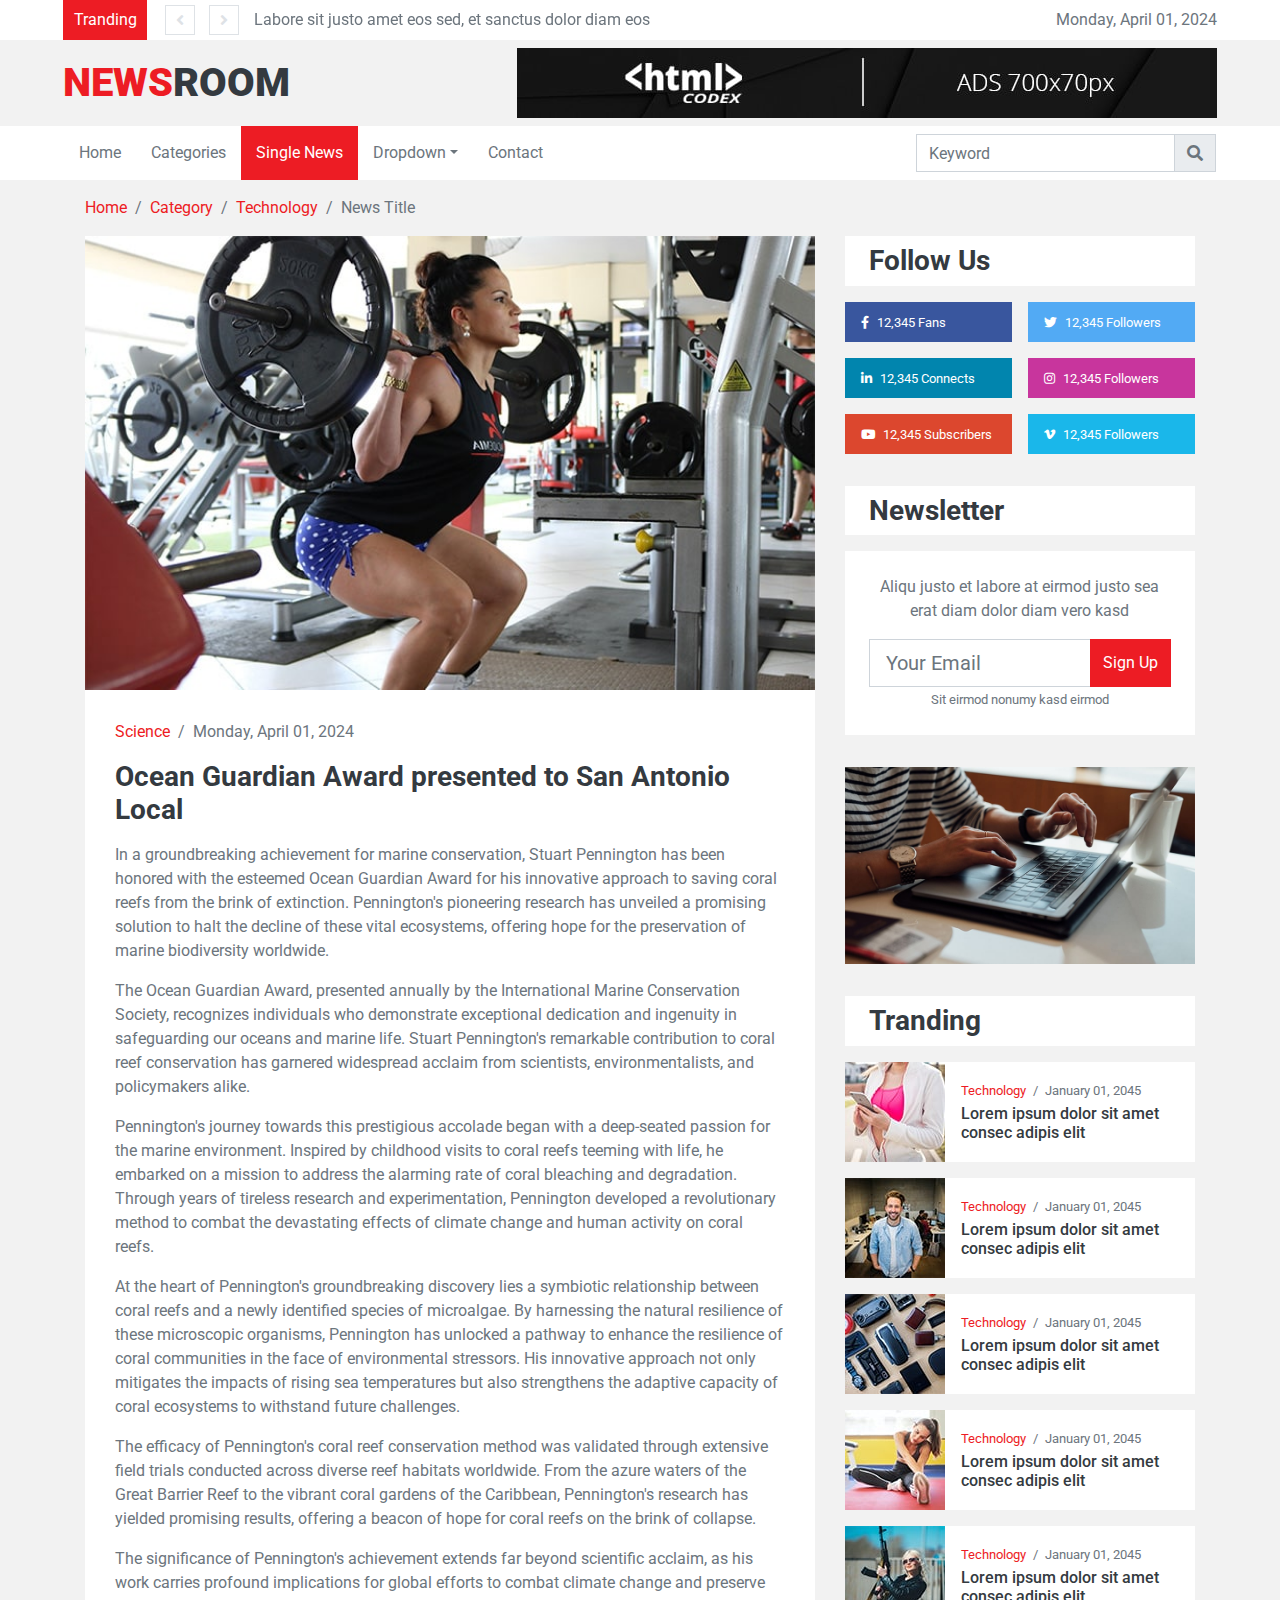
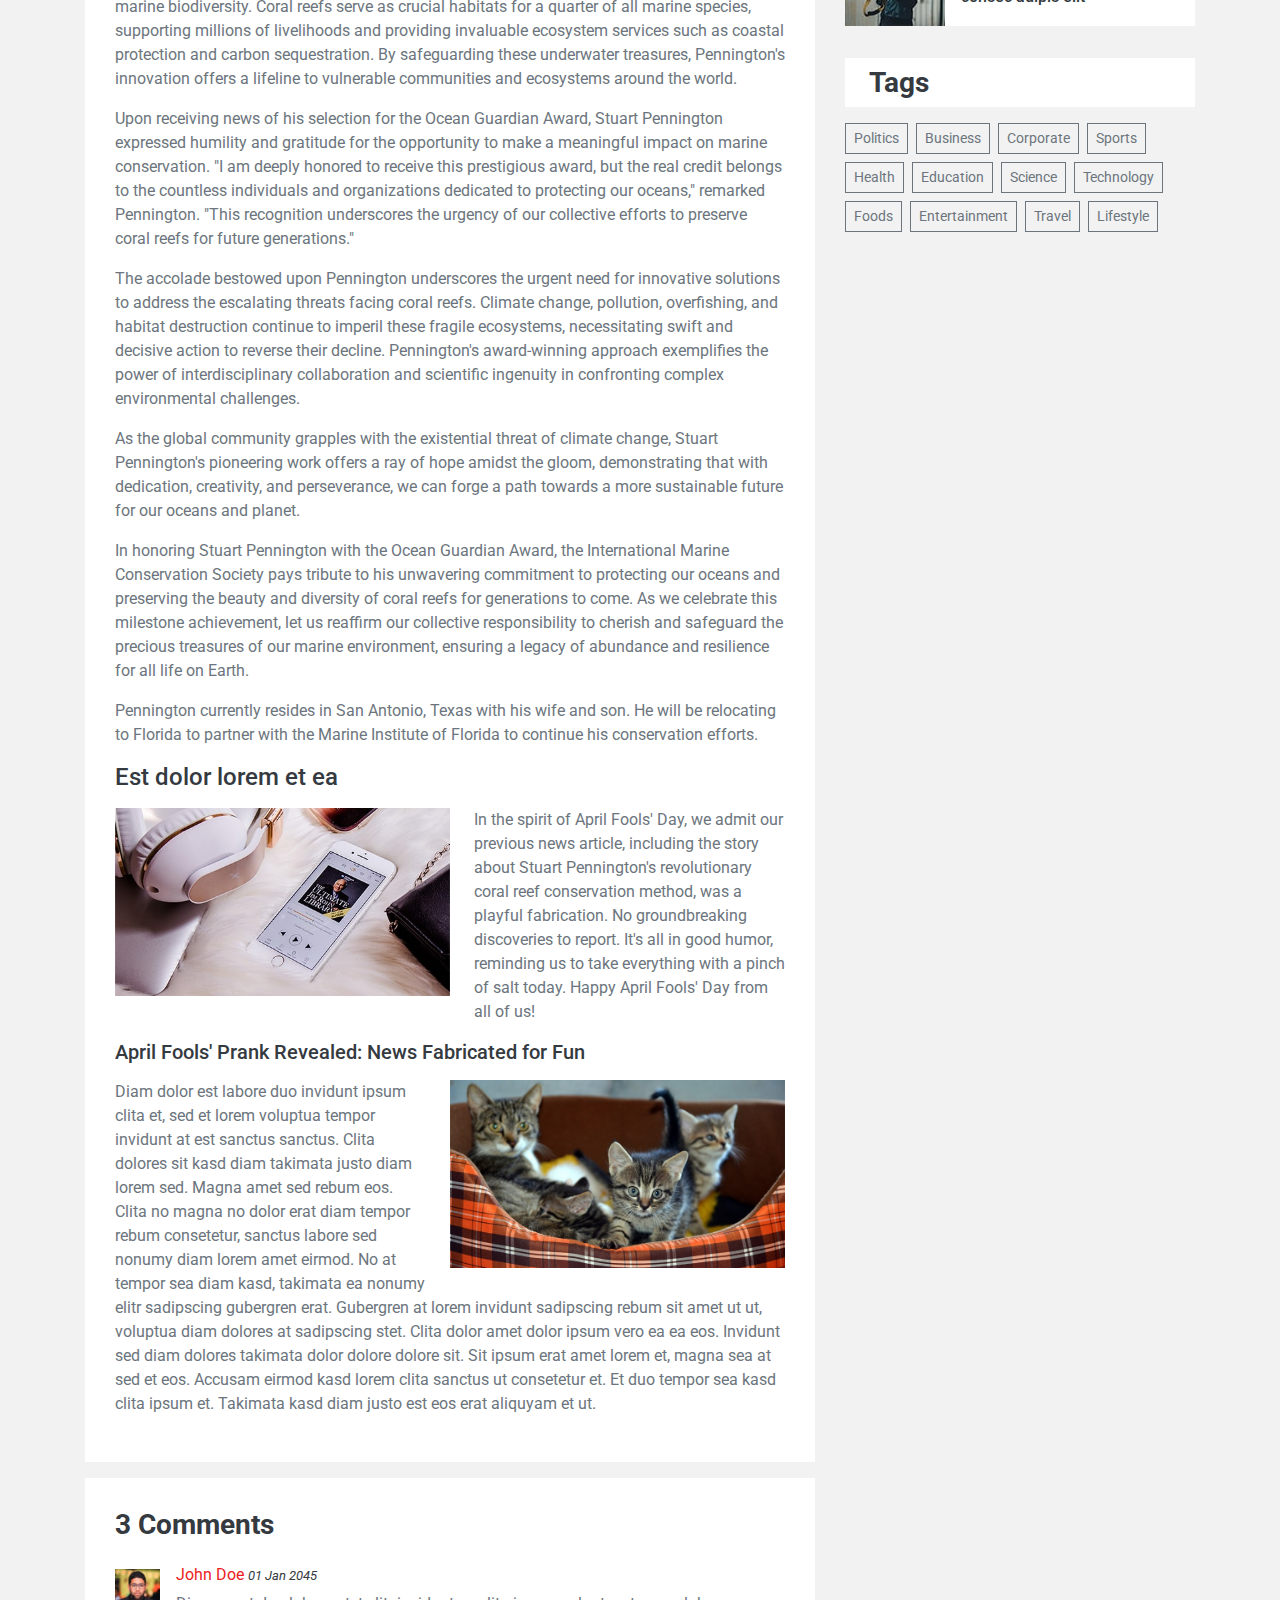
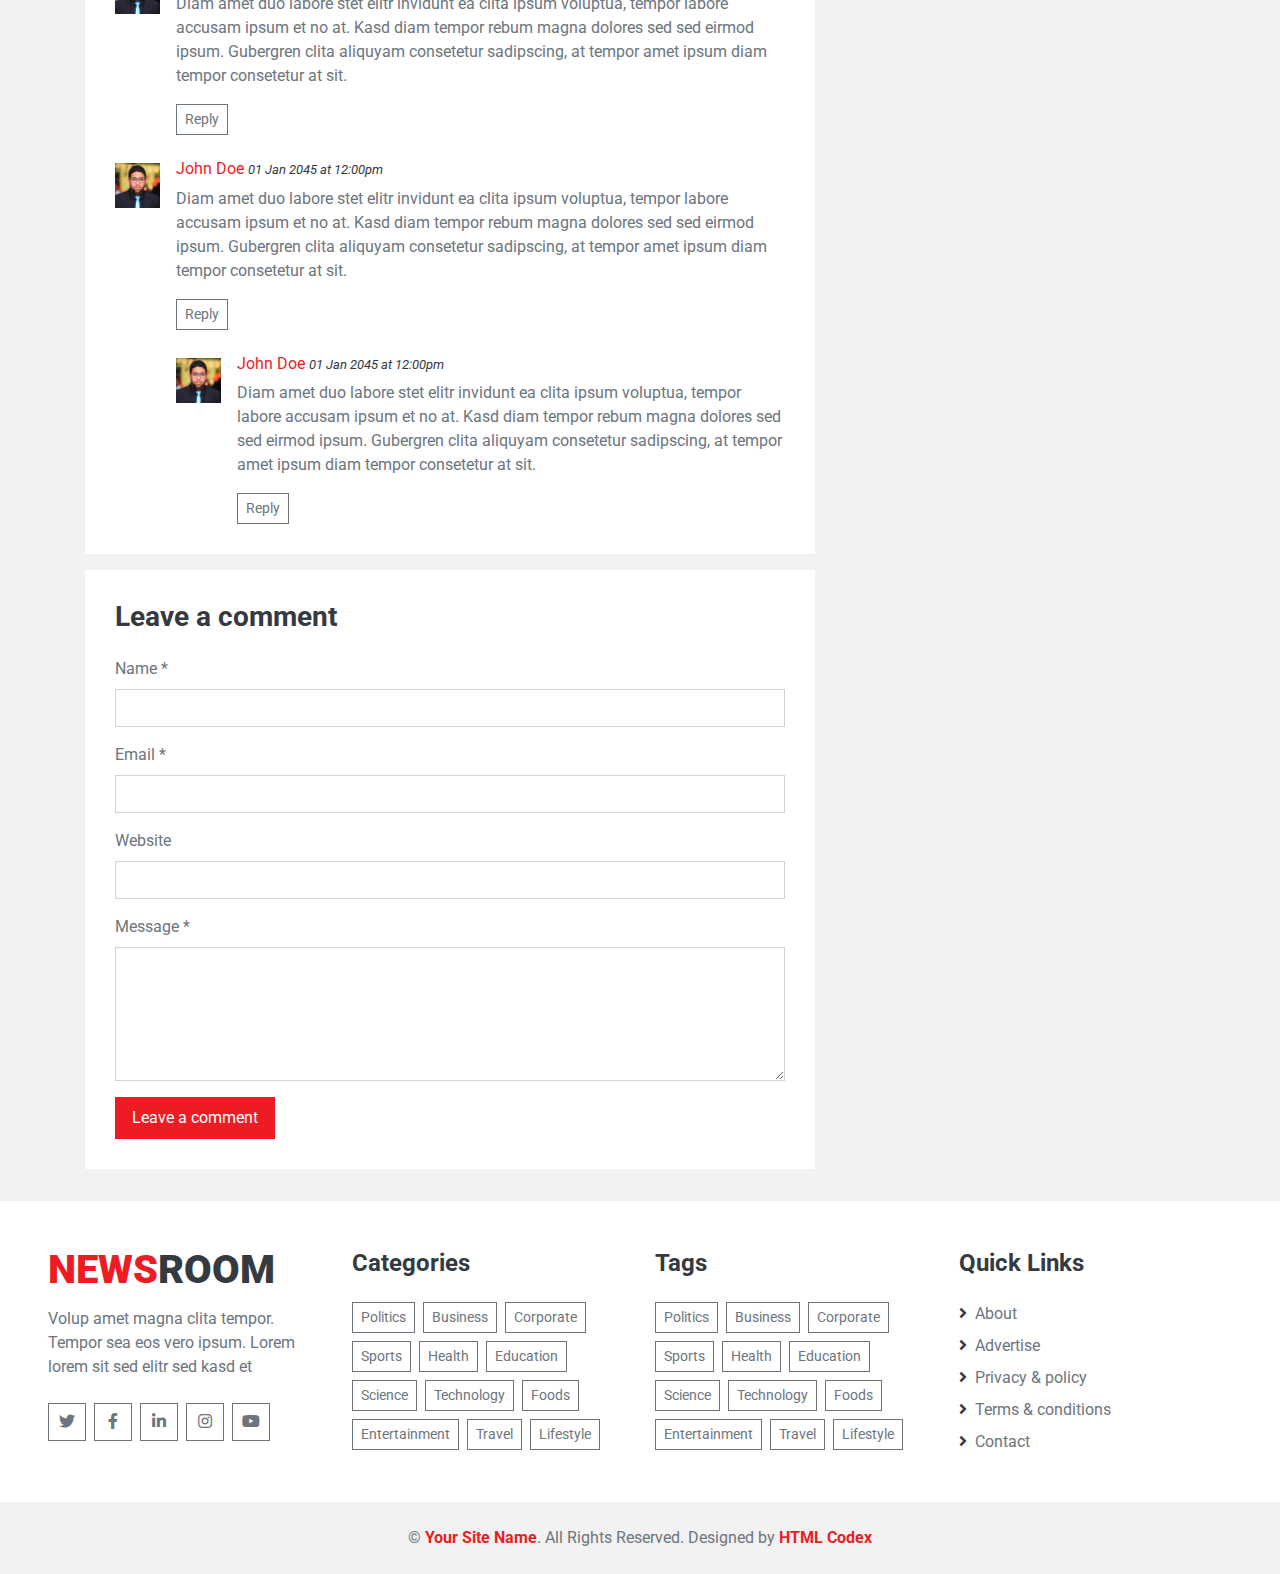
==== docs/single.html @ 5e75ae75 "adding docs directory" ====
<!DOCTYPE html>
<html lang="en">

<head>
    <meta charset="utf-8">
    <title>San Antonio News</title>
    <meta content="width=device-width, initial-scale=1.0" name="viewport">
    <meta content="Free HTML Templates" name="keywords">
    <meta content="Free HTML Templates" name="description">

    <!-- Favicon -->
    <link href="img/favicon.ico" rel="icon">

    <!-- Google Web Fonts -->
    <link rel="preconnect" href="https://fonts.gstatic.com">
    <link href="https://fonts.googleapis.com/css2?family=Roboto:wght@300;400;500;700;900&display=swap" rel="stylesheet">   

    <!-- Font Awesome -->
    <link href="https://cdnjs.cloudflare.com/ajax/libs/font-awesome/5.15.0/css/all.min.css" rel="stylesheet">

    <!-- Libraries Stylesheet -->
    <link href="lib/owlcarousel/assets/owl.carousel.min.css" rel="stylesheet">

    <!-- Customized Bootstrap Stylesheet -->
    <link href="css/style.css" rel="stylesheet">
</head>

<body>
    <!-- Topbar Start -->
    <div class="container-fluid">
        <div class="row align-items-center bg-light px-lg-5">
            <div class="col-12 col-md-8">
                <div class="d-flex justify-content-between">
                    <div class="bg-primary text-white text-center py-2" style="width: 100px;">Tranding</div>
                    <div class="owl-carousel owl-carousel-1 tranding-carousel position-relative d-inline-flex align-items-center ml-3" style="width: calc(100% - 100px); padding-left: 90px;">
                        <div class="text-truncate"><a class="text-secondary" href="">Labore sit justo amet eos sed, et sanctus dolor diam eos</a></div>
                        <div class="text-truncate"><a class="text-secondary" href="">Gubergren elitr amet eirmod et lorem diam elitr, ut est erat Gubergren elitr amet eirmod et lorem diam elitr, ut est erat</a></div>
                    </div>
                </div>
            </div>
            <div class="col-md-4 text-right d-none d-md-block">
                Monday, April 01, 2024
            </div>
        </div>
        <div class="row align-items-center py-2 px-lg-5">
            <div class="col-lg-4">
                <a href="" class="navbar-brand d-none d-lg-block">
                    <h1 class="m-0 display-5 text-uppercase"><span class="text-primary">News</span>Room</h1>
                </a>
            </div>
            <div class="col-lg-8 text-center text-lg-right">
                <img class="img-fluid" src="img/ads-700x70.jpg" alt="">
            </div>
        </div>
    </div>
    <!-- Topbar End -->


    <!-- Navbar Start -->
    <div class="container-fluid p-0 mb-3">
        <nav class="navbar navbar-expand-lg bg-light navbar-light py-2 py-lg-0 px-lg-5">
            <a href="" class="navbar-brand d-block d-lg-none">
                <h1 class="m-0 display-5 text-uppercase"><span class="text-primary">News</span>Room</h1>
            </a>
            <button type="button" class="navbar-toggler" data-toggle="collapse" data-target="#navbarCollapse">
                <span class="navbar-toggler-icon"></span>
            </button>
            <div class="collapse navbar-collapse justify-content-between px-0 px-lg-3" id="navbarCollapse">
                <div class="navbar-nav mr-auto py-0">
                    <a href="index.html" class="nav-item nav-link">Home</a>
                    <a href="category.html" class="nav-item nav-link">Categories</a>
                    <a href="single.html" class="nav-item nav-link active">Single News</a>
                    <div class="nav-item dropdown">
                        <a href="#" class="nav-link dropdown-toggle" data-toggle="dropdown">Dropdown</a>
                        <div class="dropdown-menu rounded-0 m-0">
                            <a href="#" class="dropdown-item">Menu item 1</a>
                            <a href="#" class="dropdown-item">Menu item 2</a>
                            <a href="#" class="dropdown-item">Menu item 3</a>
                        </div>
                    </div>
                    <a href="contact.html" class="nav-item nav-link">Contact</a>
                </div>
                <div class="input-group ml-auto" style="width: 100%; max-width: 300px;">
                    <input type="text" class="form-control" placeholder="Keyword">
                    <div class="input-group-append">
                        <button class="input-group-text text-secondary"><i
                                class="fa fa-search"></i></button>
                    </div>
                </div>
            </div>
        </nav>
    </div>
    <!-- Navbar End -->


    <!-- Breadcrumb Start -->
    <div class="container-fluid">
        <div class="container">
            <nav class="breadcrumb bg-transparent m-0 p-0">
                <a class="breadcrumb-item" href="#">Home</a>
                <a class="breadcrumb-item" href="#">Category</a>
                <a class="breadcrumb-item" href="#">Technology</a>
                <span class="breadcrumb-item active">News Title</span>
            </nav>
        </div>
    </div>
    <!-- Breadcrumb End -->


    <!-- News With Sidebar Start -->
    <div class="container-fluid py-3">
        <div class="container">
            <div class="row">
                <div class="col-lg-8">
                    <!-- News Detail Start -->
                    <div class="position-relative mb-3">
                        <img class="img-fluid w-100" src="img/news-700x435-2.jpg" style="object-fit: cover;">
                        <div class="overlay position-relative bg-light">
                            <div class="mb-3">
                                <a href="">Science</a>
                                <span class="px-1">/</span>
                                <span>Monday, April 01, 2024</span>
                            </div>
                            <div>
                                <h3 class="mb-3">Ocean Guardian Award presented to San Antonio Local</h3>
                                <p>In a groundbreaking achievement for marine conservation, Stuart Pennington has been honored with the esteemed Ocean Guardian Award for his innovative approach to saving coral reefs from the brink of extinction. Pennington's pioneering research has unveiled a promising solution to halt the decline of these vital ecosystems, offering hope for the preservation of marine biodiversity worldwide.</p>
                                <p>The Ocean Guardian Award, presented annually by the International Marine Conservation Society, recognizes individuals who demonstrate exceptional dedication and ingenuity in safeguarding our oceans and marine life. Stuart Pennington's remarkable contribution to coral reef conservation has garnered widespread acclaim from scientists, environmentalists, and policymakers alike.</p>
                                <p>Pennington's journey towards this prestigious accolade began with a deep-seated passion for the marine environment. Inspired by childhood visits to coral reefs teeming with life, he embarked on a mission to address the alarming rate of coral bleaching and degradation. Through years of tireless research and experimentation, Pennington developed a revolutionary method to combat the devastating effects of climate change and human activity on coral reefs.</p>
                                <p>At the heart of Pennington's groundbreaking discovery lies a symbiotic relationship between coral reefs and a newly identified species of microalgae. By harnessing the natural resilience of these microscopic organisms, Pennington has unlocked a pathway to enhance the resilience of coral communities in the face of environmental stressors. His innovative approach not only mitigates the impacts of rising sea temperatures but also strengthens the adaptive capacity of coral ecosystems to withstand future challenges.</p>
                                <p>The efficacy of Pennington's coral reef conservation method was validated through extensive field trials conducted across diverse reef habitats worldwide. From the azure waters of the Great Barrier Reef to the vibrant coral gardens of the Caribbean, Pennington's research has yielded promising results, offering a beacon of hope for coral reefs on the brink of collapse.</p>
                                <p>The significance of Pennington's achievement extends far beyond scientific acclaim, as his work carries profound implications for global efforts to combat climate change and preserve marine biodiversity. Coral reefs serve as crucial habitats for a quarter of all marine species, supporting millions of livelihoods and providing invaluable ecosystem services such as coastal protection and carbon sequestration. By safeguarding these underwater treasures, Pennington's innovation offers a lifeline to vulnerable communities and ecosystems around the world.</p>
                                <p>Upon receiving news of his selection for the Ocean Guardian Award, Stuart Pennington expressed humility and gratitude for the opportunity to make a meaningful impact on marine conservation. "I am deeply honored to receive this prestigious award, but the real credit belongs to the countless individuals and organizations dedicated to protecting our oceans," remarked Pennington. "This recognition underscores the urgency of our collective efforts to preserve coral reefs for future generations."</p>
                                <p>The accolade bestowed upon Pennington underscores the urgent need for innovative solutions to address the escalating threats facing coral reefs. Climate change, pollution, overfishing, and habitat destruction continue to imperil these fragile ecosystems, necessitating swift and decisive action to reverse their decline. Pennington's award-winning approach exemplifies the power of interdisciplinary collaboration and scientific ingenuity in confronting complex environmental challenges.</p>
                                <p>As the global community grapples with the existential threat of climate change, Stuart Pennington's pioneering work offers a ray of hope amidst the gloom, demonstrating that with dedication, creativity, and perseverance, we can forge a path towards a more sustainable future for our oceans and planet.</p>
                                <p>In honoring Stuart Pennington with the Ocean Guardian Award, the International Marine Conservation Society pays tribute to his unwavering commitment to protecting our oceans and preserving the beauty and diversity of coral reefs for generations to come. As we celebrate this milestone achievement, let us reaffirm our collective responsibility to cherish and safeguard the precious treasures of our marine environment, ensuring a legacy of abundance and resilience for all life on Earth.</p>
                                <p>Pennington currently resides in San Antonio, Texas with his wife and son. He will be relocating to Florida to partner with the Marine Institute of Florida to continue his conservation efforts.</p>
                                <h4 class="mb-3">Est dolor lorem et ea</h4>
                                <img class="img-fluid w-50 float-left mr-4 mb-2" src="img/news-500x280-1.jpg">
                                <p>In the spirit of April Fools' Day, we admit our previous news article, including the story about Stuart Pennington's revolutionary coral reef conservation method, was a playful fabrication. No groundbreaking discoveries to report. It's all in good humor, reminding us to take everything with a pinch of salt today. Happy April Fools' Day from all of us!</p>
                                <h5 class="mb-3">April Fools' Prank Revealed: News Fabricated for Fun</h5>
                                <img class="img-fluid w-50 float-right ml-4 mb-2" src="img/news-500x280-2.jpg">
                                <p>Diam dolor est labore duo invidunt ipsum clita et, sed et lorem voluptua tempor
                                    invidunt at est sanctus sanctus. Clita dolores sit kasd diam takimata justo diam
                                    lorem sed. Magna amet sed rebum eos. Clita no magna no dolor erat diam tempor
                                    rebum consetetur, sanctus labore sed nonumy diam lorem amet eirmod. No at tempor
                                    sea diam kasd, takimata ea nonumy elitr sadipscing gubergren erat. Gubergren at
                                    lorem invidunt sadipscing rebum sit amet ut ut, voluptua diam dolores at
                                    sadipscing stet. Clita dolor amet dolor ipsum vero ea ea eos. Invidunt sed diam
                                    dolores takimata dolor dolore dolore sit. Sit ipsum erat amet lorem et, magna
                                    sea at sed et eos. Accusam eirmod kasd lorem clita sanctus ut consetetur et. Et
                                    duo tempor sea kasd clita ipsum et. Takimata kasd diam justo est eos erat
                                    aliquyam et ut.</p>
                            </div>
                        </div>
                    </div>
                    <!-- News Detail End -->

                    <!-- Comment List Start -->
                    <div class="bg-light mb-3" style="padding: 30px;">
                        <h3 class="mb-4">3 Comments</h3>
                        <div class="media mb-4">
                            <img src="img/user.jpg" alt="Image" class="img-fluid mr-3 mt-1" style="width: 45px;">
                            <div class="media-body">
                                <h6><a href="">John Doe</a> <small><i>01 Jan 2045</i></small></h6>
                                <p>Diam amet duo labore stet elitr invidunt ea clita ipsum voluptua, tempor labore
                                    accusam ipsum et no at. Kasd diam tempor rebum magna dolores sed sed eirmod ipsum.
                                    Gubergren clita aliquyam consetetur sadipscing, at tempor amet ipsum diam tempor
                                    consetetur at sit.</p>
                                <button class="btn btn-sm btn-outline-secondary">Reply</button>
                            </div>
                        </div>
                        <div class="media">
                            <img src="img/user.jpg" alt="Image" class="img-fluid mr-3 mt-1" style="width: 45px;">
                            <div class="media-body">
                                <h6><a href="">John Doe</a> <small><i>01 Jan 2045 at 12:00pm</i></small></h6>
                                <p>Diam amet duo labore stet elitr invidunt ea clita ipsum voluptua, tempor labore
                                    accusam ipsum et no at. Kasd diam tempor rebum magna dolores sed sed eirmod ipsum.
                                    Gubergren clita aliquyam consetetur sadipscing, at tempor amet ipsum diam tempor
                                    consetetur at sit.</p>
                                <button class="btn btn-sm btn-outline-secondary">Reply</button>
                                <div class="media mt-4">
                                    <img src="img/user.jpg" alt="Image" class="img-fluid mr-3 mt-1"
                                        style="width: 45px;">
                                    <div class="media-body">
                                        <h6><a href="">John Doe</a> <small><i>01 Jan 2045 at 12:00pm</i></small></h6>
                                        <p>Diam amet duo labore stet elitr invidunt ea clita ipsum voluptua, tempor
                                            labore accusam ipsum et no at. Kasd diam tempor rebum magna dolores sed sed
                                            eirmod ipsum. Gubergren clita aliquyam consetetur sadipscing, at tempor amet
                                            ipsum diam tempor consetetur at sit.</p>
                                        <button class="btn btn-sm btn-outline-secondary">Reply</button>
                                    </div>
                                </div>
                            </div>
                        </div>
                    </div>
                    <!-- Comment List End -->

                    <!-- Comment Form Start -->
                    <div class="bg-light mb-3" style="padding: 30px;">
                        <h3 class="mb-4">Leave a comment</h3>
                        <form>
                            <div class="form-group">
                                <label for="name">Name *</label>
                                <input type="text" class="form-control" id="name">
                            </div>
                            <div class="form-group">
                                <label for="email">Email *</label>
                                <input type="email" class="form-control" id="email">
                            </div>
                            <div class="form-group">
                                <label for="website">Website</label>
                                <input type="url" class="form-control" id="website">
                            </div>

                            <div class="form-group">
                                <label for="message">Message *</label>
                                <textarea id="message" cols="30" rows="5" class="form-control"></textarea>
                            </div>
                            <div class="form-group mb-0">
                                <input type="submit" value="Leave a comment"
                                    class="btn btn-primary font-weight-semi-bold py-2 px-3">
                            </div>
                        </form>
                    </div>
                    <!-- Comment Form End -->
                </div>

                <div class="col-lg-4 pt-3 pt-lg-0">
                    <!-- Social Follow Start -->
                    <div class="pb-3">
                        <div class="bg-light py-2 px-4 mb-3">
                            <h3 class="m-0">Follow Us</h3>
                        </div>
                        <div class="d-flex mb-3">
                            <a href="" class="d-block w-50 py-2 px-3 text-white text-decoration-none mr-2" style="background: #39569E;">
                                <small class="fab fa-facebook-f mr-2"></small><small>12,345 Fans</small>
                            </a>
                            <a href="" class="d-block w-50 py-2 px-3 text-white text-decoration-none ml-2" style="background: #52AAF4;">
                                <small class="fab fa-twitter mr-2"></small><small>12,345 Followers</small>
                            </a>
                        </div>
                        <div class="d-flex mb-3">
                            <a href="" class="d-block w-50 py-2 px-3 text-white text-decoration-none mr-2" style="background: #0185AE;">
                                <small class="fab fa-linkedin-in mr-2"></small><small>12,345 Connects</small>
                            </a>
                            <a href="" class="d-block w-50 py-2 px-3 text-white text-decoration-none ml-2" style="background: #C8359D;">
                                <small class="fab fa-instagram mr-2"></small><small>12,345 Followers</small>
                            </a>
                        </div>
                        <div class="d-flex mb-3">
                            <a href="" class="d-block w-50 py-2 px-3 text-white text-decoration-none mr-2" style="background: #DC472E;">
                                <small class="fab fa-youtube mr-2"></small><small>12,345 Subscribers</small>
                            </a>
                            <a href="" class="d-block w-50 py-2 px-3 text-white text-decoration-none ml-2" style="background: #1AB7EA;">
                                <small class="fab fa-vimeo-v mr-2"></small><small>12,345 Followers</small>
                            </a>
                        </div>
                    </div>
                    <!-- Social Follow End -->

                    <!-- Newsletter Start -->
                    <div class="pb-3">
                        <div class="bg-light py-2 px-4 mb-3">
                            <h3 class="m-0">Newsletter</h3>
                        </div>
                        <div class="bg-light text-center p-4 mb-3">
                            <p>Aliqu justo et labore at eirmod justo sea erat diam dolor diam vero kasd</p>
                            <div class="input-group" style="width: 100%;">
                                <input type="text" class="form-control form-control-lg" placeholder="Your Email">
                                <div class="input-group-append">
                                    <button class="btn btn-primary">Sign Up</button>
                                </div>
                            </div>
                            <small>Sit eirmod nonumy kasd eirmod</small>
                        </div>
                    </div>
                    <!-- Newsletter End -->

                    <!-- Ads Start -->
                    <div class="mb-3 pb-3">
                        <a href=""><img class="img-fluid" src="img/news-500x280-4.jpg" alt=""></a>
                    </div>
                    <!-- Ads End -->

                    <!-- Popular News Start -->
                    <div class="pb-3">
                        <div class="bg-light py-2 px-4 mb-3">
                            <h3 class="m-0">Tranding</h3>
                        </div>
                        <div class="d-flex mb-3">
                            <img src="img/news-100x100-1.jpg" style="width: 100px; height: 100px; object-fit: cover;">
                            <div class="w-100 d-flex flex-column justify-content-center bg-light px-3" style="height: 100px;">
                                <div class="mb-1" style="font-size: 13px;">
                                    <a href="">Technology</a>
                                    <span class="px-1">/</span>
                                    <span>January 01, 2045</span>
                                </div>
                                <a class="h6 m-0" href="">Lorem ipsum dolor sit amet consec adipis elit</a>
                            </div>
                        </div>
                        <div class="d-flex mb-3">
                            <img src="img/news-100x100-2.jpg" style="width: 100px; height: 100px; object-fit: cover;">
                            <div class="w-100 d-flex flex-column justify-content-center bg-light px-3" style="height: 100px;">
                                <div class="mb-1" style="font-size: 13px;">
                                    <a href="">Technology</a>
                                    <span class="px-1">/</span>
                                    <span>January 01, 2045</span>
                                </div>
                                <a class="h6 m-0" href="">Lorem ipsum dolor sit amet consec adipis elit</a>
                            </div>
                        </div>
                        <div class="d-flex mb-3">
                            <img src="img/news-100x100-3.jpg" style="width: 100px; height: 100px; object-fit: cover;">
                            <div class="w-100 d-flex flex-column justify-content-center bg-light px-3" style="height: 100px;">
                                <div class="mb-1" style="font-size: 13px;">
                                    <a href="">Technology</a>
                                    <span class="px-1">/</span>
                                    <span>January 01, 2045</span>
                                </div>
                                <a class="h6 m-0" href="">Lorem ipsum dolor sit amet consec adipis elit</a>
                            </div>
                        </div>
                        <div class="d-flex mb-3">
                            <img src="img/news-100x100-4.jpg" style="width: 100px; height: 100px; object-fit: cover;">
                            <div class="w-100 d-flex flex-column justify-content-center bg-light px-3" style="height: 100px;">
                                <div class="mb-1" style="font-size: 13px;">
                                    <a href="">Technology</a>
                                    <span class="px-1">/</span>
                                    <span>January 01, 2045</span>
                                </div>
                                <a class="h6 m-0" href="">Lorem ipsum dolor sit amet consec adipis elit</a>
                            </div>
                        </div>
                        <div class="d-flex mb-3">
                            <img src="img/news-100x100-5.jpg" style="width: 100px; height: 100px; object-fit: cover;">
                            <div class="w-100 d-flex flex-column justify-content-center bg-light px-3" style="height: 100px;">
                                <div class="mb-1" style="font-size: 13px;">
                                    <a href="">Technology</a>
                                    <span class="px-1">/</span>
                                    <span>January 01, 2045</span>
                                </div>
                                <a class="h6 m-0" href="">Lorem ipsum dolor sit amet consec adipis elit</a>
                            </div>
                        </div>
                    </div>
                    <!-- Popular News End -->

                    <!-- Tags Start -->
                    <div class="pb-3">
                        <div class="bg-light py-2 px-4 mb-3">
                            <h3 class="m-0">Tags</h3>
                        </div>
                        <div class="d-flex flex-wrap m-n1">
                            <a href="" class="btn btn-sm btn-outline-secondary m-1">Politics</a>
                            <a href="" class="btn btn-sm btn-outline-secondary m-1">Business</a>
                            <a href="" class="btn btn-sm btn-outline-secondary m-1">Corporate</a>
                            <a href="" class="btn btn-sm btn-outline-secondary m-1">Sports</a>
                            <a href="" class="btn btn-sm btn-outline-secondary m-1">Health</a>
                            <a href="" class="btn btn-sm btn-outline-secondary m-1">Education</a>
                            <a href="" class="btn btn-sm btn-outline-secondary m-1">Science</a>
                            <a href="" class="btn btn-sm btn-outline-secondary m-1">Technology</a>
                            <a href="" class="btn btn-sm btn-outline-secondary m-1">Foods</a>
                            <a href="" class="btn btn-sm btn-outline-secondary m-1">Entertainment</a>
                            <a href="" class="btn btn-sm btn-outline-secondary m-1">Travel</a>
                            <a href="" class="btn btn-sm btn-outline-secondary m-1">Lifestyle</a>
                        </div>
                    </div>
                    <!-- Tags End -->
                </div>
            </div>
        </div>
    </div>
    </div>
    <!-- News With Sidebar End -->


    <!-- Footer Start -->
    <div class="container-fluid bg-light pt-5 px-sm-3 px-md-5">
        <div class="row">
            <div class="col-lg-3 col-md-6 mb-5">
                <a href="index.html" class="navbar-brand">
                    <h1 class="mb-2 mt-n2 display-5 text-uppercase"><span class="text-primary">News</span>Room</h1>
                </a>
                <p>Volup amet magna clita tempor. Tempor sea eos vero ipsum. Lorem lorem sit sed elitr sed kasd et</p>
                <div class="d-flex justify-content-start mt-4">
                    <a class="btn btn-outline-secondary text-center mr-2 px-0" style="width: 38px; height: 38px;" href="#"><i class="fab fa-twitter"></i></a>
                    <a class="btn btn-outline-secondary text-center mr-2 px-0" style="width: 38px; height: 38px;" href="#"><i class="fab fa-facebook-f"></i></a>
                    <a class="btn btn-outline-secondary text-center mr-2 px-0" style="width: 38px; height: 38px;" href="#"><i class="fab fa-linkedin-in"></i></a>
                    <a class="btn btn-outline-secondary text-center mr-2 px-0" style="width: 38px; height: 38px;" href="#"><i class="fab fa-instagram"></i></a>
                    <a class="btn btn-outline-secondary text-center mr-2 px-0" style="width: 38px; height: 38px;" href="#"><i class="fab fa-youtube"></i></a>
                </div>
            </div>
            <div class="col-lg-3 col-md-6 mb-5">
                <h4 class="font-weight-bold mb-4">Categories</h4>
                <div class="d-flex flex-wrap m-n1">
                    <a href="" class="btn btn-sm btn-outline-secondary m-1">Politics</a>
                    <a href="" class="btn btn-sm btn-outline-secondary m-1">Business</a>
                    <a href="" class="btn btn-sm btn-outline-secondary m-1">Corporate</a>
                    <a href="" class="btn btn-sm btn-outline-secondary m-1">Sports</a>
                    <a href="" class="btn btn-sm btn-outline-secondary m-1">Health</a>
                    <a href="" class="btn btn-sm btn-outline-secondary m-1">Education</a>
                    <a href="" class="btn btn-sm btn-outline-secondary m-1">Science</a>
                    <a href="" class="btn btn-sm btn-outline-secondary m-1">Technology</a>
                    <a href="" class="btn btn-sm btn-outline-secondary m-1">Foods</a>
                    <a href="" class="btn btn-sm btn-outline-secondary m-1">Entertainment</a>
                    <a href="" class="btn btn-sm btn-outline-secondary m-1">Travel</a>
                    <a href="" class="btn btn-sm btn-outline-secondary m-1">Lifestyle</a>
                </div>
            </div>
            <div class="col-lg-3 col-md-6 mb-5">
                <h4 class="font-weight-bold mb-4">Tags</h4>
                <div class="d-flex flex-wrap m-n1">
                    <a href="" class="btn btn-sm btn-outline-secondary m-1">Politics</a>
                    <a href="" class="btn btn-sm btn-outline-secondary m-1">Business</a>
                    <a href="" class="btn btn-sm btn-outline-secondary m-1">Corporate</a>
                    <a href="" class="btn btn-sm btn-outline-secondary m-1">Sports</a>
                    <a href="" class="btn btn-sm btn-outline-secondary m-1">Health</a>
                    <a href="" class="btn btn-sm btn-outline-secondary m-1">Education</a>
                    <a href="" class="btn btn-sm btn-outline-secondary m-1">Science</a>
                    <a href="" class="btn btn-sm btn-outline-secondary m-1">Technology</a>
                    <a href="" class="btn btn-sm btn-outline-secondary m-1">Foods</a>
                    <a href="" class="btn btn-sm btn-outline-secondary m-1">Entertainment</a>
                    <a href="" class="btn btn-sm btn-outline-secondary m-1">Travel</a>
                    <a href="" class="btn btn-sm btn-outline-secondary m-1">Lifestyle</a>
                </div>
            </div>
            <div class="col-lg-3 col-md-6 mb-5">
                <h4 class="font-weight-bold mb-4">Quick Links</h4>
                <div class="d-flex flex-column justify-content-start">
                    <a class="text-secondary mb-2" href="#"><i class="fa fa-angle-right text-dark mr-2"></i>About</a>
                    <a class="text-secondary mb-2" href="#"><i class="fa fa-angle-right text-dark mr-2"></i>Advertise</a>
                    <a class="text-secondary mb-2" href="#"><i class="fa fa-angle-right text-dark mr-2"></i>Privacy & policy</a>
                    <a class="text-secondary mb-2" href="#"><i class="fa fa-angle-right text-dark mr-2"></i>Terms & conditions</a>
                    <a class="text-secondary" href="#"><i class="fa fa-angle-right text-dark mr-2"></i>Contact</a>
                </div>
            </div>
        </div>
    </div>
    <div class="container-fluid py-4 px-sm-3 px-md-5">
        <p class="m-0 text-center">
            &copy; <a class="font-weight-bold" href="#">Your Site Name</a>. All Rights Reserved. 
			
			<!--/*** This template is free as long as you keep the footer author’s credit link/attribution link/backlink. If you'd like to use the template without the footer author’s credit link/attribution link/backlink, you can purchase the Credit Removal License from "https://htmlcodex.com/credit-removal". Thank you for your support. ***/-->
			Designed by <a class="font-weight-bold" href="https://htmlcodex.com">HTML Codex</a>
        </p>
    </div>
    <!-- Footer End -->


    <!-- Back to Top -->
    <a href="#" class="btn btn-dark back-to-top"><i class="fa fa-angle-up"></i></a>


    <!-- JavaScript Libraries -->
    <script src="https://code.jquery.com/jquery-3.4.1.min.js"></script>
    <script src="https://stackpath.bootstrapcdn.com/bootstrap/4.4.1/js/bootstrap.bundle.min.js"></script>
    <script src="lib/easing/easing.min.js"></script>
    <script src="lib/owlcarousel/owl.carousel.min.js"></script>

    <!-- Contact Javascript File -->
    <script src="mail/jqBootstrapValidation.min.js"></script>
    <script src="mail/contact.js"></script>

    <!-- Template Javascript -->
    <script src="js/main.js"></script>
</body>

</html>
---- docs/css/style.css ----
/******* Bootstrap Theming ********/
/*!
 * Bootstrap v4.5.3 (https://getbootstrap.com/)
 * Copyright 2011-2020 The Bootstrap Authors
 * Copyright 2011-2020 Twitter, Inc.
 * Licensed under MIT (https://github.com/twbs/bootstrap/blob/main/LICENSE)
 */
:root {
  --blue: #007bff;
  --indigo: #6610f2;
  --purple: #6f42c1;
  --pink: #e83e8c;
  --red: #dc3545;
  --orange: #fd7e14;
  --yellow: #ffc107;
  --green: #28a745;
  --teal: #20c997;
  --cyan: #17a2b8;
  --white: #fff;
  --gray: #6c757d;
  --gray-dark: #343a40;
  --primary: #ED1C24;
  --secondary: #6c757d;
  --success: #28a745;
  --info: #17a2b8;
  --warning: #ffc107;
  --danger: #dc3545;
  --light: #ffffff;
  --dark: #343a40;
  --breakpoint-xs: 0;
  --breakpoint-sm: 576px;
  --breakpoint-md: 768px;
  --breakpoint-lg: 992px;
  --breakpoint-xl: 1200px;
  --font-family-sans-serif: "Roboto", sans-serif;
  --font-family-monospace: SFMono-Regular, Menlo, Monaco, Consolas, "Liberation Mono", "Courier New", monospace;
}

*,
*::before,
*::after {
  box-sizing: border-box;
}

html {
  font-family: sans-serif;
  line-height: 1.15;
  -webkit-text-size-adjust: 100%;
  -webkit-tap-highlight-color: rgba(0, 0, 0, 0);
}

article, aside, figcaption, figure, footer, header, hgroup, main, nav, section {
  display: block;
}

body {
  margin: 0;
  font-family: "Roboto", sans-serif;
  font-size: 1rem;
  font-weight: 400;
  line-height: 1.5;
  color: #6c757d;
  text-align: left;
  background-color: #f2f2f2;
}

[tabindex="-1"]:focus:not(:focus-visible) {
  outline: 0 !important;
}

hr {
  box-sizing: content-box;
  height: 0;
  overflow: visible;
}

h1, h2, h3, h4, h5, h6 {
  margin-top: 0;
  margin-bottom: 0.5rem;
}

p {
  margin-top: 0;
  margin-bottom: 1rem;
}

abbr[title],
abbr[data-original-title] {
  text-decoration: underline;
  text-decoration: underline dotted;
  cursor: help;
  border-bottom: 0;
  text-decoration-skip-ink: none;
}

address {
  margin-bottom: 1rem;
  font-style: normal;
  line-height: inherit;
}

ol,
ul,
dl {
  margin-top: 0;
  margin-bottom: 1rem;
}

ol ol,
ul ul,
ol ul,
ul ol {
  margin-bottom: 0;
}

dt {
  font-weight: 700;
}

dd {
  margin-bottom: .5rem;
  margin-left: 0;
}

blockquote {
  margin: 0 0 1rem;
}

b,
strong {
  font-weight: bolder;
}

small {
  font-size: 80%;
}

sub,
sup {
  position: relative;
  font-size: 75%;
  line-height: 0;
  vertical-align: baseline;
}

sub {
  bottom: -.25em;
}

sup {
  top: -.5em;
}

a {
  color: #ED1C24;
  text-decoration: none;
  background-color: transparent;
}

a:hover {
  color: #af0e14;
  text-decoration: underline;
}

a:not([href]):not([class]) {
  color: inherit;
  text-decoration: none;
}

a:not([href]):not([class]):hover {
  color: inherit;
  text-decoration: none;
}

pre,
code,
kbd,
samp {
  font-family: SFMono-Regular, Menlo, Monaco, Consolas, "Liberation Mono", "Courier New", monospace;
  font-size: 1em;
}

pre {
  margin-top: 0;
  margin-bottom: 1rem;
  overflow: auto;
  -ms-overflow-style: scrollbar;
}

figure {
  margin: 0 0 1rem;
}

img {
  vertical-align: middle;
  border-style: none;
}

svg {
  overflow: hidden;
  vertical-align: middle;
}

table {
  border-collapse: collapse;
}

caption {
  padding-top: 0.75rem;
  padding-bottom: 0.75rem;
  color: #6c757d;
  text-align: left;
  caption-side: bottom;
}

th {
  text-align: inherit;
  text-align: -webkit-match-parent;
}

label {
  display: inline-block;
  margin-bottom: 0.5rem;
}

button {
  border-radius: 0;
}

button:focus {
  outline: 1px dotted;
  outline: 5px auto -webkit-focus-ring-color;
}

input,
button,
select,
optgroup,
textarea {
  margin: 0;
  font-family: inherit;
  font-size: inherit;
  line-height: inherit;
}

button,
input {
  overflow: visible;
}

button,
select {
  text-transform: none;
}

[role="button"] {
  cursor: pointer;
}

select {
  word-wrap: normal;
}

button,
[type="button"],
[type="reset"],
[type="submit"] {
  -webkit-appearance: button;
}

button:not(:disabled),
[type="button"]:not(:disabled),
[type="reset"]:not(:disabled),
[type="submit"]:not(:disabled) {
  cursor: pointer;
}

button::-moz-focus-inner,
[type="button"]::-moz-focus-inner,
[type="reset"]::-moz-focus-inner,
[type="submit"]::-moz-focus-inner {
  padding: 0;
  border-style: none;
}

input[type="radio"],
input[type="checkbox"] {
  box-sizing: border-box;
  padding: 0;
}

textarea {
  overflow: auto;
  resize: vertical;
}

fieldset {
  min-width: 0;
  padding: 0;
  margin: 0;
  border: 0;
}

legend {
  display: block;
  width: 100%;
  max-width: 100%;
  padding: 0;
  margin-bottom: .5rem;
  font-size: 1.5rem;
  line-height: inherit;
  color: inherit;
  white-space: normal;
}

@media (max-width: 1200px) {
  legend {
    font-size: calc(1.275rem + 0.3vw) ;
  }
}

progress {
  vertical-align: baseline;
}

[type="number"]::-webkit-inner-spin-button,
[type="number"]::-webkit-outer-spin-button {
  height: auto;
}

[type="search"] {
  outline-offset: -2px;
  -webkit-appearance: none;
}

[type="search"]::-webkit-search-decoration {
  -webkit-appearance: none;
}

::-webkit-file-upload-button {
  font: inherit;
  -webkit-appearance: button;
}

output {
  display: inline-block;
}

summary {
  display: list-item;
  cursor: pointer;
}

template {
  display: none;
}

[hidden] {
  display: none !important;
}

h1, h2, h3, h4, h5, h6,
.h1, .h2, .h3, .h4, .h5, .h6 {
  margin-bottom: 0.5rem;
  font-weight: 500;
  line-height: 1.2;
  color: #343a40;
}

h1, .h1 {
  font-size: 2.5rem;
}

@media (max-width: 1200px) {
  h1, .h1 {
    font-size: calc(1.375rem + 1.5vw) ;
  }
}

h2, .h2 {
  font-size: 2rem;
}

@media (max-width: 1200px) {
  h2, .h2 {
    font-size: calc(1.325rem + 0.9vw) ;
  }
}

h3, .h3 {
  font-size: 1.75rem;
}

@media (max-width: 1200px) {
  h3, .h3 {
    font-size: calc(1.3rem + 0.6vw) ;
  }
}

h4, .h4 {
  font-size: 1.5rem;
}

@media (max-width: 1200px) {
  h4, .h4 {
    font-size: calc(1.275rem + 0.3vw) ;
  }
}

h5, .h5 {
  font-size: 1.25rem;
}

h6, .h6 {
  font-size: 1rem;
}

.lead {
  font-size: 1.25rem;
  font-weight: 300;
}

.display-1 {
  font-size: 6rem;
  font-weight: 300;
  line-height: 1.2;
}

@media (max-width: 1200px) {
  .display-1 {
    font-size: calc(1.725rem + 5.7vw) ;
  }
}

.display-2 {
  font-size: 5.5rem;
  font-weight: 300;
  line-height: 1.2;
}

@media (max-width: 1200px) {
  .display-2 {
    font-size: calc(1.675rem + 5.1vw) ;
  }
}

.display-3 {
  font-size: 4.5rem;
  font-weight: 300;
  line-height: 1.2;
}

@media (max-width: 1200px) {
  .display-3 {
    font-size: calc(1.575rem + 3.9vw) ;
  }
}

.display-4 {
  font-size: 3.5rem;
  font-weight: 300;
  line-height: 1.2;
}

@media (max-width: 1200px) {
  .display-4 {
    font-size: calc(1.475rem + 2.7vw) ;
  }
}

hr {
  margin-top: 1rem;
  margin-bottom: 1rem;
  border: 0;
  border-top: 1px solid rgba(0, 0, 0, 0.1);
}

small,
.small {
  font-size: 80%;
  font-weight: 400;
}

mark,
.mark {
  padding: 0.2em;
  background-color: #fcf8e3;
}

.list-unstyled {
  padding-left: 0;
  list-style: none;
}

.list-inline {
  padding-left: 0;
  list-style: none;
}

.list-inline-item {
  display: inline-block;
}

.list-inline-item:not(:last-child) {
  margin-right: 0.5rem;
}

.initialism {
  font-size: 90%;
  text-transform: uppercase;
}

.blockquote {
  margin-bottom: 1rem;
  font-size: 1.25rem;
}

.blockquote-footer {
  display: block;
  font-size: 80%;
  color: #6c757d;
}

.blockquote-footer::before {
  content: "\2014\00A0";
}

.img-fluid {
  max-width: 100%;
  height: auto;
}

.img-thumbnail {
  padding: 0.25rem;
  background-color: #f2f2f2;
  border: 1px solid #dee2e6;
  max-width: 100%;
  height: auto;
}

.figure {
  display: inline-block;
}

.figure-img {
  margin-bottom: 0.5rem;
  line-height: 1;
}

.figure-caption {
  font-size: 90%;
  color: #6c757d;
}

code {
  font-size: 87.5%;
  color: #e83e8c;
  word-wrap: break-word;
}

a > code {
  color: inherit;
}

kbd {
  padding: 0.2rem 0.4rem;
  font-size: 87.5%;
  color: #fff;
  background-color: #212529;
}

kbd kbd {
  padding: 0;
  font-size: 100%;
  font-weight: 700;
}

pre {
  display: block;
  font-size: 87.5%;
  color: #212529;
}

pre code {
  font-size: inherit;
  color: inherit;
  word-break: normal;
}

.pre-scrollable {
  max-height: 340px;
  overflow-y: scroll;
}

.container,
.container-fluid,
.container-sm,
.container-md,
.container-lg,
.container-xl {
  width: 100%;
  padding-right: 15px;
  padding-left: 15px;
  margin-right: auto;
  margin-left: auto;
}

@media (min-width: 576px) {
  .container, .container-sm {
    max-width: 540px;
  }
}

@media (min-width: 768px) {
  .container, .container-sm, .container-md {
    max-width: 720px;
  }
}

@media (min-width: 992px) {
  .container, .container-sm, .container-md, .container-lg {
    max-width: 960px;
  }
}

@media (min-width: 1200px) {
  .container, .container-sm, .container-md, .container-lg, .container-xl {
    max-width: 1140px;
  }
}

.row {
  display: flex;
  flex-wrap: wrap;
  margin-right: -15px;
  margin-left: -15px;
}

.no-gutters {
  margin-right: 0;
  margin-left: 0;
}

.no-gutters > .col,
.no-gutters > [class*="col-"] {
  padding-right: 0;
  padding-left: 0;
}

.col-1, .col-2, .col-3, .col-4, .col-5, .col-6, .col-7, .col-8, .col-9, .col-10, .col-11, .col-12, .col,
.col-auto, .col-sm-1, .col-sm-2, .col-sm-3, .col-sm-4, .col-sm-5, .col-sm-6, .col-sm-7, .col-sm-8, .col-sm-9, .col-sm-10, .col-sm-11, .col-sm-12, .col-sm,
.col-sm-auto, .col-md-1, .col-md-2, .col-md-3, .col-md-4, .col-md-5, .col-md-6, .col-md-7, .col-md-8, .col-md-9, .col-md-10, .col-md-11, .col-md-12, .col-md,
.col-md-auto, .col-lg-1, .col-lg-2, .col-lg-3, .col-lg-4, .col-lg-5, .col-lg-6, .col-lg-7, .col-lg-8, .col-lg-9, .col-lg-10, .col-lg-11, .col-lg-12, .col-lg,
.col-lg-auto, .col-xl-1, .col-xl-2, .col-xl-3, .col-xl-4, .col-xl-5, .col-xl-6, .col-xl-7, .col-xl-8, .col-xl-9, .col-xl-10, .col-xl-11, .col-xl-12, .col-xl,
.col-xl-auto {
  position: relative;
  width: 100%;
  padding-right: 15px;
  padding-left: 15px;
}

.col {
  flex-basis: 0;
  flex-grow: 1;
  max-width: 100%;
}

.row-cols-1 > * {
  flex: 0 0 100%;
  max-width: 100%;
}

.row-cols-2 > * {
  flex: 0 0 50%;
  max-width: 50%;
}

.row-cols-3 > * {
  flex: 0 0 33.33333%;
  max-width: 33.33333%;
}

.row-cols-4 > * {
  flex: 0 0 25%;
  max-width: 25%;
}

.row-cols-5 > * {
  flex: 0 0 20%;
  max-width: 20%;
}

.row-cols-6 > * {
  flex: 0 0 16.66667%;
  max-width: 16.66667%;
}

.col-auto {
  flex: 0 0 auto;
  width: auto;
  max-width: 100%;
}

.col-1 {
  flex: 0 0 8.33333%;
  max-width: 8.33333%;
}

.col-2 {
  flex: 0 0 16.66667%;
  max-width: 16.66667%;
}

.col-3 {
  flex: 0 0 25%;
  max-width: 25%;
}

.col-4 {
  flex: 0 0 33.33333%;
  max-width: 33.33333%;
}

.col-5 {
  flex: 0 0 41.66667%;
  max-width: 41.66667%;
}

.col-6 {
  flex: 0 0 50%;
  max-width: 50%;
}

.col-7 {
  flex: 0 0 58.33333%;
  max-width: 58.33333%;
}

.col-8 {
  flex: 0 0 66.66667%;
  max-width: 66.66667%;
}

.col-9 {
  flex: 0 0 75%;
  max-width: 75%;
}

.col-10 {
  flex: 0 0 83.33333%;
  max-width: 83.33333%;
}

.col-11 {
  flex: 0 0 91.66667%;
  max-width: 91.66667%;
}

.col-12 {
  flex: 0 0 100%;
  max-width: 100%;
}

.order-first {
  order: -1;
}

.order-last {
  order: 13;
}

.order-0 {
  order: 0;
}

.order-1 {
  order: 1;
}

.order-2 {
  order: 2;
}

.order-3 {
  order: 3;
}

.order-4 {
  order: 4;
}

.order-5 {
  order: 5;
}

.order-6 {
  order: 6;
}

.order-7 {
  order: 7;
}

.order-8 {
  order: 8;
}

.order-9 {
  order: 9;
}

.order-10 {
  order: 10;
}

.order-11 {
  order: 11;
}

.order-12 {
  order: 12;
}

.offset-1 {
  margin-left: 8.33333%;
}

.offset-2 {
  margin-left: 16.66667%;
}

.offset-3 {
  margin-left: 25%;
}

.offset-4 {
  margin-left: 33.33333%;
}

.offset-5 {
  margin-left: 41.66667%;
}

.offset-6 {
  margin-left: 50%;
}

.offset-7 {
  margin-left: 58.33333%;
}

.offset-8 {
  margin-left: 66.66667%;
}

.offset-9 {
  margin-left: 75%;
}

.offset-10 {
  margin-left: 83.33333%;
}

.offset-11 {
  margin-left: 91.66667%;
}

@media (min-width: 576px) {
  .col-sm {
    flex-basis: 0;
    flex-grow: 1;
    max-width: 100%;
  }
  .row-cols-sm-1 > * {
    flex: 0 0 100%;
    max-width: 100%;
  }
  .row-cols-sm-2 > * {
    flex: 0 0 50%;
    max-width: 50%;
  }
  .row-cols-sm-3 > * {
    flex: 0 0 33.33333%;
    max-width: 33.33333%;
  }
  .row-cols-sm-4 > * {
    flex: 0 0 25%;
    max-width: 25%;
  }
  .row-cols-sm-5 > * {
    flex: 0 0 20%;
    max-width: 20%;
  }
  .row-cols-sm-6 > * {
    flex: 0 0 16.66667%;
    max-width: 16.66667%;
  }
  .col-sm-auto {
    flex: 0 0 auto;
    width: auto;
    max-width: 100%;
  }
  .col-sm-1 {
    flex: 0 0 8.33333%;
    max-width: 8.33333%;
  }
  .col-sm-2 {
    flex: 0 0 16.66667%;
    max-width: 16.66667%;
  }
  .col-sm-3 {
    flex: 0 0 25%;
    max-width: 25%;
  }
  .col-sm-4 {
    flex: 0 0 33.33333%;
    max-width: 33.33333%;
  }
  .col-sm-5 {
    flex: 0 0 41.66667%;
    max-width: 41.66667%;
  }
  .col-sm-6 {
    flex: 0 0 50%;
    max-width: 50%;
  }
  .col-sm-7 {
    flex: 0 0 58.33333%;
    max-width: 58.33333%;
  }
  .col-sm-8 {
    flex: 0 0 66.66667%;
    max-width: 66.66667%;
  }
  .col-sm-9 {
    flex: 0 0 75%;
    max-width: 75%;
  }
  .col-sm-10 {
    flex: 0 0 83.33333%;
    max-width: 83.33333%;
  }
  .col-sm-11 {
    flex: 0 0 91.66667%;
    max-width: 91.66667%;
  }
  .col-sm-12 {
    flex: 0 0 100%;
    max-width: 100%;
  }
  .order-sm-first {
    order: -1;
  }
  .order-sm-last {
    order: 13;
  }
  .order-sm-0 {
    order: 0;
  }
  .order-sm-1 {
    order: 1;
  }
  .order-sm-2 {
    order: 2;
  }
  .order-sm-3 {
    order: 3;
  }
  .order-sm-4 {
    order: 4;
  }
  .order-sm-5 {
    order: 5;
  }
  .order-sm-6 {
    order: 6;
  }
  .order-sm-7 {
    order: 7;
  }
  .order-sm-8 {
    order: 8;
  }
  .order-sm-9 {
    order: 9;
  }
  .order-sm-10 {
    order: 10;
  }
  .order-sm-11 {
    order: 11;
  }
  .order-sm-12 {
    order: 12;
  }
  .offset-sm-0 {
    margin-left: 0;
  }
  .offset-sm-1 {
    margin-left: 8.33333%;
  }
  .offset-sm-2 {
    margin-left: 16.66667%;
  }
  .offset-sm-3 {
    margin-left: 25%;
  }
  .offset-sm-4 {
    margin-left: 33.33333%;
  }
  .offset-sm-5 {
    margin-left: 41.66667%;
  }
  .offset-sm-6 {
    margin-left: 50%;
  }
  .offset-sm-7 {
    margin-left: 58.33333%;
  }
  .offset-sm-8 {
    margin-left: 66.66667%;
  }
  .offset-sm-9 {
    margin-left: 75%;
  }
  .offset-sm-10 {
    margin-left: 83.33333%;
  }
  .offset-sm-11 {
    margin-left: 91.66667%;
  }
}

@media (min-width: 768px) {
  .col-md {
    flex-basis: 0;
    flex-grow: 1;
    max-width: 100%;
  }
  .row-cols-md-1 > * {
    flex: 0 0 100%;
    max-width: 100%;
  }
  .row-cols-md-2 > * {
    flex: 0 0 50%;
    max-width: 50%;
  }
  .row-cols-md-3 > * {
    flex: 0 0 33.33333%;
    max-width: 33.33333%;
  }
  .row-cols-md-4 > * {
    flex: 0 0 25%;
    max-width: 25%;
  }
  .row-cols-md-5 > * {
    flex: 0 0 20%;
    max-width: 20%;
  }
  .row-cols-md-6 > * {
    flex: 0 0 16.66667%;
    max-width: 16.66667%;
  }
  .col-md-auto {
    flex: 0 0 auto;
    width: auto;
    max-width: 100%;
  }
  .col-md-1 {
    flex: 0 0 8.33333%;
    max-width: 8.33333%;
  }
  .col-md-2 {
    flex: 0 0 16.66667%;
    max-width: 16.66667%;
  }
  .col-md-3 {
    flex: 0 0 25%;
    max-width: 25%;
  }
  .col-md-4 {
    flex: 0 0 33.33333%;
    max-width: 33.33333%;
  }
  .col-md-5 {
    flex: 0 0 41.66667%;
    max-width: 41.66667%;
  }
  .col-md-6 {
    flex: 0 0 50%;
    max-width: 50%;
  }
  .col-md-7 {
    flex: 0 0 58.33333%;
    max-width: 58.33333%;
  }
  .col-md-8 {
    flex: 0 0 66.66667%;
    max-width: 66.66667%;
  }
  .col-md-9 {
    flex: 0 0 75%;
    max-width: 75%;
  }
  .col-md-10 {
    flex: 0 0 83.33333%;
    max-width: 83.33333%;
  }
  .col-md-11 {
    flex: 0 0 91.66667%;
    max-width: 91.66667%;
  }
  .col-md-12 {
    flex: 0 0 100%;
    max-width: 100%;
  }
  .order-md-first {
    order: -1;
  }
  .order-md-last {
    order: 13;
  }
  .order-md-0 {
    order: 0;
  }
  .order-md-1 {
    order: 1;
  }
  .order-md-2 {
    order: 2;
  }
  .order-md-3 {
    order: 3;
  }
  .order-md-4 {
    order: 4;
  }
  .order-md-5 {
    order: 5;
  }
  .order-md-6 {
    order: 6;
  }
  .order-md-7 {
    order: 7;
  }
  .order-md-8 {
    order: 8;
  }
  .order-md-9 {
    order: 9;
  }
  .order-md-10 {
    order: 10;
  }
  .order-md-11 {
    order: 11;
  }
  .order-md-12 {
    order: 12;
  }
  .offset-md-0 {
    margin-left: 0;
  }
  .offset-md-1 {
    margin-left: 8.33333%;
  }
  .offset-md-2 {
    margin-left: 16.66667%;
  }
  .offset-md-3 {
    margin-left: 25%;
  }
  .offset-md-4 {
    margin-left: 33.33333%;
  }
  .offset-md-5 {
    margin-left: 41.66667%;
  }
  .offset-md-6 {
    margin-left: 50%;
  }
  .offset-md-7 {
    margin-left: 58.33333%;
  }
  .offset-md-8 {
    margin-left: 66.66667%;
  }
  .offset-md-9 {
    margin-left: 75%;
  }
  .offset-md-10 {
    margin-left: 83.33333%;
  }
  .offset-md-11 {
    margin-left: 91.66667%;
  }
}

@media (min-width: 992px) {
  .col-lg {
    flex-basis: 0;
    flex-grow: 1;
    max-width: 100%;
  }
  .row-cols-lg-1 > * {
    flex: 0 0 100%;
    max-width: 100%;
  }
  .row-cols-lg-2 > * {
    flex: 0 0 50%;
    max-width: 50%;
  }
  .row-cols-lg-3 > * {
    flex: 0 0 33.33333%;
    max-width: 33.33333%;
  }
  .row-cols-lg-4 > * {
    flex: 0 0 25%;
    max-width: 25%;
  }
  .row-cols-lg-5 > * {
    flex: 0 0 20%;
    max-width: 20%;
  }
  .row-cols-lg-6 > * {
    flex: 0 0 16.66667%;
    max-width: 16.66667%;
  }
  .col-lg-auto {
    flex: 0 0 auto;
    width: auto;
    max-width: 100%;
  }
  .col-lg-1 {
    flex: 0 0 8.33333%;
    max-width: 8.33333%;
  }
  .col-lg-2 {
    flex: 0 0 16.66667%;
    max-width: 16.66667%;
  }
  .col-lg-3 {
    flex: 0 0 25%;
    max-width: 25%;
  }
  .col-lg-4 {
    flex: 0 0 33.33333%;
    max-width: 33.33333%;
  }
  .col-lg-5 {
    flex: 0 0 41.66667%;
    max-width: 41.66667%;
  }
  .col-lg-6 {
    flex: 0 0 50%;
    max-width: 50%;
  }
  .col-lg-7 {
    flex: 0 0 58.33333%;
    max-width: 58.33333%;
  }
  .col-lg-8 {
    flex: 0 0 66.66667%;
    max-width: 66.66667%;
  }
  .col-lg-9 {
    flex: 0 0 75%;
    max-width: 75%;
  }
  .col-lg-10 {
    flex: 0 0 83.33333%;
    max-width: 83.33333%;
  }
  .col-lg-11 {
    flex: 0 0 91.66667%;
    max-width: 91.66667%;
  }
  .col-lg-12 {
    flex: 0 0 100%;
    max-width: 100%;
  }
  .order-lg-first {
    order: -1;
  }
  .order-lg-last {
    order: 13;
  }
  .order-lg-0 {
    order: 0;
  }
  .order-lg-1 {
    order: 1;
  }
  .order-lg-2 {
    order: 2;
  }
  .order-lg-3 {
    order: 3;
  }
  .order-lg-4 {
    order: 4;
  }
  .order-lg-5 {
    order: 5;
  }
  .order-lg-6 {
    order: 6;
  }
  .order-lg-7 {
    order: 7;
  }
  .order-lg-8 {
    order: 8;
  }
  .order-lg-9 {
    order: 9;
  }
  .order-lg-10 {
    order: 10;
  }
  .order-lg-11 {
    order: 11;
  }
  .order-lg-12 {
    order: 12;
  }
  .offset-lg-0 {
    margin-left: 0;
  }
  .offset-lg-1 {
    margin-left: 8.33333%;
  }
  .offset-lg-2 {
    margin-left: 16.66667%;
  }
  .offset-lg-3 {
    margin-left: 25%;
  }
  .offset-lg-4 {
    margin-left: 33.33333%;
  }
  .offset-lg-5 {
    margin-left: 41.66667%;
  }
  .offset-lg-6 {
    margin-left: 50%;
  }
  .offset-lg-7 {
    margin-left: 58.33333%;
  }
  .offset-lg-8 {
    margin-left: 66.66667%;
  }
  .offset-lg-9 {
    margin-left: 75%;
  }
  .offset-lg-10 {
    margin-left: 83.33333%;
  }
  .offset-lg-11 {
    margin-left: 91.66667%;
  }
}

@media (min-width: 1200px) {
  .col-xl {
    flex-basis: 0;
    flex-grow: 1;
    max-width: 100%;
  }
  .row-cols-xl-1 > * {
    flex: 0 0 100%;
    max-width: 100%;
  }
  .row-cols-xl-2 > * {
    flex: 0 0 50%;
    max-width: 50%;
  }
  .row-cols-xl-3 > * {
    flex: 0 0 33.33333%;
    max-width: 33.33333%;
  }
  .row-cols-xl-4 > * {
    flex: 0 0 25%;
    max-width: 25%;
  }
  .row-cols-xl-5 > * {
    flex: 0 0 20%;
    max-width: 20%;
  }
  .row-cols-xl-6 > * {
    flex: 0 0 16.66667%;
    max-width: 16.66667%;
  }
  .col-xl-auto {
    flex: 0 0 auto;
    width: auto;
    max-width: 100%;
  }
  .col-xl-1 {
    flex: 0 0 8.33333%;
    max-width: 8.33333%;
  }
  .col-xl-2 {
    flex: 0 0 16.66667%;
    max-width: 16.66667%;
  }
  .col-xl-3 {
    flex: 0 0 25%;
    max-width: 25%;
  }
  .col-xl-4 {
    flex: 0 0 33.33333%;
    max-width: 33.33333%;
  }
  .col-xl-5 {
    flex: 0 0 41.66667%;
    max-width: 41.66667%;
  }
  .col-xl-6 {
    flex: 0 0 50%;
    max-width: 50%;
  }
  .col-xl-7 {
    flex: 0 0 58.33333%;
    max-width: 58.33333%;
  }
  .col-xl-8 {
    flex: 0 0 66.66667%;
    max-width: 66.66667%;
  }
  .col-xl-9 {
    flex: 0 0 75%;
    max-width: 75%;
  }
  .col-xl-10 {
    flex: 0 0 83.33333%;
    max-width: 83.33333%;
  }
  .col-xl-11 {
    flex: 0 0 91.66667%;
    max-width: 91.66667%;
  }
  .col-xl-12 {
    flex: 0 0 100%;
    max-width: 100%;
  }
  .order-xl-first {
    order: -1;
  }
  .order-xl-last {
    order: 13;
  }
  .order-xl-0 {
    order: 0;
  }
  .order-xl-1 {
    order: 1;
  }
  .order-xl-2 {
    order: 2;
  }
  .order-xl-3 {
    order: 3;
  }
  .order-xl-4 {
    order: 4;
  }
  .order-xl-5 {
    order: 5;
  }
  .order-xl-6 {
    order: 6;
  }
  .order-xl-7 {
    order: 7;
  }
  .order-xl-8 {
    order: 8;
  }
  .order-xl-9 {
    order: 9;
  }
  .order-xl-10 {
    order: 10;
  }
  .order-xl-11 {
    order: 11;
  }
  .order-xl-12 {
    order: 12;
  }
  .offset-xl-0 {
    margin-left: 0;
  }
  .offset-xl-1 {
    margin-left: 8.33333%;
  }
  .offset-xl-2 {
    margin-left: 16.66667%;
  }
  .offset-xl-3 {
    margin-left: 25%;
  }
  .offset-xl-4 {
    margin-left: 33.33333%;
  }
  .offset-xl-5 {
    margin-left: 41.66667%;
  }
  .offset-xl-6 {
    margin-left: 50%;
  }
  .offset-xl-7 {
    margin-left: 58.33333%;
  }
  .offset-xl-8 {
    margin-left: 66.66667%;
  }
  .offset-xl-9 {
    margin-left: 75%;
  }
  .offset-xl-10 {
    margin-left: 83.33333%;
  }
  .offset-xl-11 {
    margin-left: 91.66667%;
  }
}

.table {
  width: 100%;
  margin-bottom: 1rem;
  color: #6c757d;
}

.table th,
.table td {
  padding: 0.75rem;
  vertical-align: top;
  border-top: 1px solid #dee2e6;
}

.table thead th {
  vertical-align: bottom;
  border-bottom: 2px solid #dee2e6;
}

.table tbody + tbody {
  border-top: 2px solid #dee2e6;
}

.table-sm th,
.table-sm td {
  padding: 0.3rem;
}

.table-bordered {
  border: 1px solid #dee2e6;
}

.table-bordered th,
.table-bordered td {
  border: 1px solid #dee2e6;
}

.table-bordered thead th,
.table-bordered thead td {
  border-bottom-width: 2px;
}

.table-borderless th,
.table-borderless td,
.table-borderless thead th,
.table-borderless tbody + tbody {
  border: 0;
}

.table-striped tbody tr:nth-of-type(odd) {
  background-color: rgba(0, 0, 0, 0.05);
}

.table-hover tbody tr:hover {
  color: #6c757d;
  background-color: rgba(0, 0, 0, 0.075);
}

.table-primary,
.table-primary > th,
.table-primary > td {
  background-color: #fabfc2;
}

.table-primary th,
.table-primary td,
.table-primary thead th,
.table-primary tbody + tbody {
  border-color: #f6898d;
}

.table-hover .table-primary:hover {
  background-color: #f8a7ab;
}

.table-hover .table-primary:hover > td,
.table-hover .table-primary:hover > th {
  background-color: #f8a7ab;
}

.table-secondary,
.table-secondary > th,
.table-secondary > td {
  background-color: #d6d8db;
}

.table-secondary th,
.table-secondary td,
.table-secondary thead th,
.table-secondary tbody + tbody {
  border-color: #b3b7bb;
}

.table-hover .table-secondary:hover {
  background-color: #c8cbcf;
}

.table-hover .table-secondary:hover > td,
.table-hover .table-secondary:hover > th {
  background-color: #c8cbcf;
}

.table-success,
.table-success > th,
.table-success > td {
  background-color: #c3e6cb;
}

.table-success th,
.table-success td,
.table-success thead th,
.table-success tbody + tbody {
  border-color: #8fd19e;
}

.table-hover .table-success:hover {
  background-color: #b1dfbb;
}

.table-hover .table-success:hover > td,
.table-hover .table-success:hover > th {
  background-color: #b1dfbb;
}

.table-info,
.table-info > th,
.table-info > td {
  background-color: #bee5eb;
}

.table-info th,
.table-info td,
.table-info thead th,
.table-info tbody + tbody {
  border-color: #86cfda;
}

.table-hover .table-info:hover {
  background-color: #abdde5;
}

.table-hover .table-info:hover > td,
.table-hover .table-info:hover > th {
  background-color: #abdde5;
}

.table-warning,
.table-warning > th,
.table-warning > td {
  background-color: #ffeeba;
}

.table-warning th,
.table-warning td,
.table-warning thead th,
.table-warning tbody + tbody {
  border-color: #ffdf7e;
}

.table-hover .table-warning:hover {
  background-color: #ffe8a1;
}

.table-hover .table-warning:hover > td,
.table-hover .table-warning:hover > th {
  background-color: #ffe8a1;
}

.table-danger,
.table-danger > th,
.table-danger > td {
  background-color: #f5c6cb;
}

.table-danger th,
.table-danger td,
.table-danger thead th,
.table-danger tbody + tbody {
  border-color: #ed969e;
}

.table-hover .table-danger:hover {
  background-color: #f1b0b7;
}

.table-hover .table-danger:hover > td,
.table-hover .table-danger:hover > th {
  background-color: #f1b0b7;
}

.table-light,
.table-light > th,
.table-light > td {
  background-color: white;
}

.table-light th,
.table-light td,
.table-light thead th,
.table-light tbody + tbody {
  border-color: white;
}

.table-hover .table-light:hover {
  background-color: #f2f2f2;
}

.table-hover .table-light:hover > td,
.table-hover .table-light:hover > th {
  background-color: #f2f2f2;
}

.table-dark,
.table-dark > th,
.table-dark > td {
  background-color: #c6c8ca;
}

.table-dark th,
.table-dark td,
.table-dark thead th,
.table-dark tbody + tbody {
  border-color: #95999c;
}

.table-hover .table-dark:hover {
  background-color: #b9bbbe;
}

.table-hover .table-dark:hover > td,
.table-hover .table-dark:hover > th {
  background-color: #b9bbbe;
}

.table-active,
.table-active > th,
.table-active > td {
  background-color: rgba(0, 0, 0, 0.075);
}

.table-hover .table-active:hover {
  background-color: rgba(0, 0, 0, 0.075);
}

.table-hover .table-active:hover > td,
.table-hover .table-active:hover > th {
  background-color: rgba(0, 0, 0, 0.075);
}

.table .thead-dark th {
  color: #fff;
  background-color: #343a40;
  border-color: #454d55;
}

.table .thead-light th {
  color: #495057;
  background-color: #e9ecef;
  border-color: #dee2e6;
}

.table-dark {
  color: #fff;
  background-color: #343a40;
}

.table-dark th,
.table-dark td,
.table-dark thead th {
  border-color: #454d55;
}

.table-dark.table-bordered {
  border: 0;
}

.table-dark.table-striped tbody tr:nth-of-type(odd) {
  background-color: rgba(255, 255, 255, 0.05);
}

.table-dark.table-hover tbody tr:hover {
  color: #fff;
  background-color: rgba(255, 255, 255, 0.075);
}

@media (max-width: 575.98px) {
  .table-responsive-sm {
    display: block;
    width: 100%;
    overflow-x: auto;
    -webkit-overflow-scrolling: touch;
  }
  .table-responsive-sm > .table-bordered {
    border: 0;
  }
}

@media (max-width: 767.98px) {
  .table-responsive-md {
    display: block;
    width: 100%;
    overflow-x: auto;
    -webkit-overflow-scrolling: touch;
  }
  .table-responsive-md > .table-bordered {
    border: 0;
  }
}

@media (max-width: 991.98px) {
  .table-responsive-lg {
    display: block;
    width: 100%;
    overflow-x: auto;
    -webkit-overflow-scrolling: touch;
  }
  .table-responsive-lg > .table-bordered {
    border: 0;
  }
}

@media (max-width: 1199.98px) {
  .table-responsive-xl {
    display: block;
    width: 100%;
    overflow-x: auto;
    -webkit-overflow-scrolling: touch;
  }
  .table-responsive-xl > .table-bordered {
    border: 0;
  }
}

.table-responsive {
  display: block;
  width: 100%;
  overflow-x: auto;
  -webkit-overflow-scrolling: touch;
}

.table-responsive > .table-bordered {
  border: 0;
}

.form-control {
  display: block;
  width: 100%;
  height: calc(1.5em + 0.75rem + 2px);
  padding: 0.375rem 0.75rem;
  font-size: 1rem;
  font-weight: 400;
  line-height: 1.5;
  color: #495057;
  background-color: #fff;
  background-clip: padding-box;
  border: 1px solid #ced4da;
  border-radius: 0;
  transition: border-color 0.15s ease-in-out, box-shadow 0.15s ease-in-out;
}

@media (prefers-reduced-motion: reduce) {
  .form-control {
    transition: none;
  }
}

.form-control::-ms-expand {
  background-color: transparent;
  border: 0;
}

.form-control:-moz-focusring {
  color: transparent;
  text-shadow: 0 0 0 #495057;
}

.form-control:focus {
  color: #495057;
  background-color: #fff;
  border-color: #f69296;
  outline: 0;
  box-shadow: 0 0 0 0.2rem rgba(237, 28, 36, 0.25);
}

.form-control::placeholder {
  color: #6c757d;
  opacity: 1;
}

.form-control:disabled, .form-control[readonly] {
  background-color: #e9ecef;
  opacity: 1;
}

input[type="date"].form-control,
input[type="time"].form-control,
input[type="datetime-local"].form-control,
input[type="month"].form-control {
  appearance: none;
}

select.form-control:focus::-ms-value {
  color: #495057;
  background-color: #fff;
}

.form-control-file,
.form-control-range {
  display: block;
  width: 100%;
}

.col-form-label {
  padding-top: calc(0.375rem + 1px);
  padding-bottom: calc(0.375rem + 1px);
  margin-bottom: 0;
  font-size: inherit;
  line-height: 1.5;
}

.col-form-label-lg {
  padding-top: calc(0.5rem + 1px);
  padding-bottom: calc(0.5rem + 1px);
  font-size: 1.25rem;
  line-height: 1.5;
}

.col-form-label-sm {
  padding-top: calc(0.25rem + 1px);
  padding-bottom: calc(0.25rem + 1px);
  font-size: 0.875rem;
  line-height: 1.5;
}

.form-control-plaintext {
  display: block;
  width: 100%;
  padding: 0.375rem 0;
  margin-bottom: 0;
  font-size: 1rem;
  line-height: 1.5;
  color: #6c757d;
  background-color: transparent;
  border: solid transparent;
  border-width: 1px 0;
}

.form-control-plaintext.form-control-sm, .form-control-plaintext.form-control-lg {
  padding-right: 0;
  padding-left: 0;
}

.form-control-sm {
  height: calc(1.5em + 0.5rem + 2px);
  padding: 0.25rem 0.5rem;
  font-size: 0.875rem;
  line-height: 1.5;
}

.form-control-lg {
  height: calc(1.5em + 1rem + 2px);
  padding: 0.5rem 1rem;
  font-size: 1.25rem;
  line-height: 1.5;
}

select.form-control[size], select.form-control[multiple] {
  height: auto;
}

textarea.form-control {
  height: auto;
}

.form-group {
  margin-bottom: 1rem;
}

.form-text {
  display: block;
  margin-top: 0.25rem;
}

.form-row {
  display: flex;
  flex-wrap: wrap;
  margin-right: -5px;
  margin-left: -5px;
}

.form-row > .col,
.form-row > [class*="col-"] {
  padding-right: 5px;
  padding-left: 5px;
}

.form-check {
  position: relative;
  display: block;
  padding-left: 1.25rem;
}

.form-check-input {
  position: absolute;
  margin-top: 0.3rem;
  margin-left: -1.25rem;
}

.form-check-input[disabled] ~ .form-check-label,
.form-check-input:disabled ~ .form-check-label {
  color: #6c757d;
}

.form-check-label {
  margin-bottom: 0;
}

.form-check-inline {
  display: inline-flex;
  align-items: center;
  padding-left: 0;
  margin-right: 0.75rem;
}

.form-check-inline .form-check-input {
  position: static;
  margin-top: 0;
  margin-right: 0.3125rem;
  margin-left: 0;
}

.valid-feedback {
  display: none;
  width: 100%;
  margin-top: 0.25rem;
  font-size: 80%;
  color: #28a745;
}

.valid-tooltip {
  position: absolute;
  top: 100%;
  left: 0;
  z-index: 5;
  display: none;
  max-width: 100%;
  padding: 0.25rem 0.5rem;
  margin-top: .1rem;
  font-size: 0.875rem;
  line-height: 1.5;
  color: #fff;
  background-color: rgba(40, 167, 69, 0.9);
}

.was-validated :valid ~ .valid-feedback,
.was-validated :valid ~ .valid-tooltip,
.is-valid ~ .valid-feedback,
.is-valid ~ .valid-tooltip {
  display: block;
}

.was-validated .form-control:valid, .form-control.is-valid {
  border-color: #28a745;
  padding-right: calc(1.5em + 0.75rem);
  background-image: url("data:image/svg+xml,%3csvg xmlns='http://www.w3.org/2000/svg' width='8' height='8' viewBox='0 0 8 8'%3e%3cpath fill='%2328a745' d='M2.3 6.73L.6 4.53c-.4-1.04.46-1.4 1.1-.8l1.1 1.4 3.4-3.8c.6-.63 1.6-.27 1.2.7l-4 4.6c-.43.5-.8.4-1.1.1z'/%3e%3c/svg%3e");
  background-repeat: no-repeat;
  background-position: right calc(0.375em + 0.1875rem) center;
  background-size: calc(0.75em + 0.375rem) calc(0.75em + 0.375rem);
}

.was-validated .form-control:valid:focus, .form-control.is-valid:focus {
  border-color: #28a745;
  box-shadow: 0 0 0 0.2rem rgba(40, 167, 69, 0.25);
}

.was-validated textarea.form-control:valid, textarea.form-control.is-valid {
  padding-right: calc(1.5em + 0.75rem);
  background-position: top calc(0.375em + 0.1875rem) right calc(0.375em + 0.1875rem);
}

.was-validated .custom-select:valid, .custom-select.is-valid {
  border-color: #28a745;
  padding-right: calc(0.75em + 2.3125rem);
  background: url("data:image/svg+xml,%3csvg xmlns='http://www.w3.org/2000/svg' width='4' height='5' viewBox='0 0 4 5'%3e%3cpath fill='%23343a40' d='M2 0L0 2h4zm0 5L0 3h4z'/%3e%3c/svg%3e") no-repeat right 0.75rem center/8px 10px, url("data:image/svg+xml,%3csvg xmlns='http://www.w3.org/2000/svg' width='8' height='8' viewBox='0 0 8 8'%3e%3cpath fill='%2328a745' d='M2.3 6.73L.6 4.53c-.4-1.04.46-1.4 1.1-.8l1.1 1.4 3.4-3.8c.6-.63 1.6-.27 1.2.7l-4 4.6c-.43.5-.8.4-1.1.1z'/%3e%3c/svg%3e") #fff no-repeat center right 1.75rem/calc(0.75em + 0.375rem) calc(0.75em + 0.375rem);
}

.was-validated .custom-select:valid:focus, .custom-select.is-valid:focus {
  border-color: #28a745;
  box-shadow: 0 0 0 0.2rem rgba(40, 167, 69, 0.25);
}

.was-validated .form-check-input:valid ~ .form-check-label, .form-check-input.is-valid ~ .form-check-label {
  color: #28a745;
}

.was-validated .form-check-input:valid ~ .valid-feedback,
.was-validated .form-check-input:valid ~ .valid-tooltip, .form-check-input.is-valid ~ .valid-feedback,
.form-check-input.is-valid ~ .valid-tooltip {
  display: block;
}

.was-validated .custom-control-input:valid ~ .custom-control-label, .custom-control-input.is-valid ~ .custom-control-label {
  color: #28a745;
}

.was-validated .custom-control-input:valid ~ .custom-control-label::before, .custom-control-input.is-valid ~ .custom-control-label::before {
  border-color: #28a745;
}

.was-validated .custom-control-input:valid:checked ~ .custom-control-label::before, .custom-control-input.is-valid:checked ~ .custom-control-label::before {
  border-color: #34ce57;
  background-color: #34ce57;
}

.was-validated .custom-control-input:valid:focus ~ .custom-control-label::before, .custom-control-input.is-valid:focus ~ .custom-control-label::before {
  box-shadow: 0 0 0 0.2rem rgba(40, 167, 69, 0.25);
}

.was-validated .custom-control-input:valid:focus:not(:checked) ~ .custom-control-label::before, .custom-control-input.is-valid:focus:not(:checked) ~ .custom-control-label::before {
  border-color: #28a745;
}

.was-validated .custom-file-input:valid ~ .custom-file-label, .custom-file-input.is-valid ~ .custom-file-label {
  border-color: #28a745;
}

.was-validated .custom-file-input:valid:focus ~ .custom-file-label, .custom-file-input.is-valid:focus ~ .custom-file-label {
  border-color: #28a745;
  box-shadow: 0 0 0 0.2rem rgba(40, 167, 69, 0.25);
}

.invalid-feedback {
  display: none;
  width: 100%;
  margin-top: 0.25rem;
  font-size: 80%;
  color: #dc3545;
}

.invalid-tooltip {
  position: absolute;
  top: 100%;
  left: 0;
  z-index: 5;
  display: none;
  max-width: 100%;
  padding: 0.25rem 0.5rem;
  margin-top: .1rem;
  font-size: 0.875rem;
  line-height: 1.5;
  color: #fff;
  background-color: rgba(220, 53, 69, 0.9);
}

.was-validated :invalid ~ .invalid-feedback,
.was-validated :invalid ~ .invalid-tooltip,
.is-invalid ~ .invalid-feedback,
.is-invalid ~ .invalid-tooltip {
  display: block;
}

.was-validated .form-control:invalid, .form-control.is-invalid {
  border-color: #dc3545;
  padding-right: calc(1.5em + 0.75rem);
  background-image: url("data:image/svg+xml,%3csvg xmlns='http://www.w3.org/2000/svg' width='12' height='12' fill='none' stroke='%23dc3545' viewBox='0 0 12 12'%3e%3ccircle cx='6' cy='6' r='4.5'/%3e%3cpath stroke-linejoin='round' d='M5.8 3.6h.4L6 6.5z'/%3e%3ccircle cx='6' cy='8.2' r='.6' fill='%23dc3545' stroke='none'/%3e%3c/svg%3e");
  background-repeat: no-repeat;
  background-position: right calc(0.375em + 0.1875rem) center;
  background-size: calc(0.75em + 0.375rem) calc(0.75em + 0.375rem);
}

.was-validated .form-control:invalid:focus, .form-control.is-invalid:focus {
  border-color: #dc3545;
  box-shadow: 0 0 0 0.2rem rgba(220, 53, 69, 0.25);
}

.was-validated textarea.form-control:invalid, textarea.form-control.is-invalid {
  padding-right: calc(1.5em + 0.75rem);
  background-position: top calc(0.375em + 0.1875rem) right calc(0.375em + 0.1875rem);
}

.was-validated .custom-select:invalid, .custom-select.is-invalid {
  border-color: #dc3545;
  padding-right: calc(0.75em + 2.3125rem);
  background: url("data:image/svg+xml,%3csvg xmlns='http://www.w3.org/2000/svg' width='4' height='5' viewBox='0 0 4 5'%3e%3cpath fill='%23343a40' d='M2 0L0 2h4zm0 5L0 3h4z'/%3e%3c/svg%3e") no-repeat right 0.75rem center/8px 10px, url("data:image/svg+xml,%3csvg xmlns='http://www.w3.org/2000/svg' width='12' height='12' fill='none' stroke='%23dc3545' viewBox='0 0 12 12'%3e%3ccircle cx='6' cy='6' r='4.5'/%3e%3cpath stroke-linejoin='round' d='M5.8 3.6h.4L6 6.5z'/%3e%3ccircle cx='6' cy='8.2' r='.6' fill='%23dc3545' stroke='none'/%3e%3c/svg%3e") #fff no-repeat center right 1.75rem/calc(0.75em + 0.375rem) calc(0.75em + 0.375rem);
}

.was-validated .custom-select:invalid:focus, .custom-select.is-invalid:focus {
  border-color: #dc3545;
  box-shadow: 0 0 0 0.2rem rgba(220, 53, 69, 0.25);
}

.was-validated .form-check-input:invalid ~ .form-check-label, .form-check-input.is-invalid ~ .form-check-label {
  color: #dc3545;
}

.was-validated .form-check-input:invalid ~ .invalid-feedback,
.was-validated .form-check-input:invalid ~ .invalid-tooltip, .form-check-input.is-invalid ~ .invalid-feedback,
.form-check-input.is-invalid ~ .invalid-tooltip {
  display: block;
}

.was-validated .custom-control-input:invalid ~ .custom-control-label, .custom-control-input.is-invalid ~ .custom-control-label {
  color: #dc3545;
}

.was-validated .custom-control-input:invalid ~ .custom-control-label::before, .custom-control-input.is-invalid ~ .custom-control-label::before {
  border-color: #dc3545;
}

.was-validated .custom-control-input:invalid:checked ~ .custom-control-label::before, .custom-control-input.is-invalid:checked ~ .custom-control-label::before {
  border-color: #e4606d;
  background-color: #e4606d;
}

.was-validated .custom-control-input:invalid:focus ~ .custom-control-label::before, .custom-control-input.is-invalid:focus ~ .custom-control-label::before {
  box-shadow: 0 0 0 0.2rem rgba(220, 53, 69, 0.25);
}

.was-validated .custom-control-input:invalid:focus:not(:checked) ~ .custom-control-label::before, .custom-control-input.is-invalid:focus:not(:checked) ~ .custom-control-label::before {
  border-color: #dc3545;
}

.was-validated .custom-file-input:invalid ~ .custom-file-label, .custom-file-input.is-invalid ~ .custom-file-label {
  border-color: #dc3545;
}

.was-validated .custom-file-input:invalid:focus ~ .custom-file-label, .custom-file-input.is-invalid:focus ~ .custom-file-label {
  border-color: #dc3545;
  box-shadow: 0 0 0 0.2rem rgba(220, 53, 69, 0.25);
}

.form-inline {
  display: flex;
  flex-flow: row wrap;
  align-items: center;
}

.form-inline .form-check {
  width: 100%;
}

@media (min-width: 576px) {
  .form-inline label {
    display: flex;
    align-items: center;
    justify-content: center;
    margin-bottom: 0;
  }
  .form-inline .form-group {
    display: flex;
    flex: 0 0 auto;
    flex-flow: row wrap;
    align-items: center;
    margin-bottom: 0;
  }
  .form-inline .form-control {
    display: inline-block;
    width: auto;
    vertical-align: middle;
  }
  .form-inline .form-control-plaintext {
    display: inline-block;
  }
  .form-inline .input-group,
  .form-inline .custom-select {
    width: auto;
  }
  .form-inline .form-check {
    display: flex;
    align-items: center;
    justify-content: center;
    width: auto;
    padding-left: 0;
  }
  .form-inline .form-check-input {
    position: relative;
    flex-shrink: 0;
    margin-top: 0;
    margin-right: 0.25rem;
    margin-left: 0;
  }
  .form-inline .custom-control {
    align-items: center;
    justify-content: center;
  }
  .form-inline .custom-control-label {
    margin-bottom: 0;
  }
}

.btn {
  display: inline-block;
  font-weight: 400;
  color: #6c757d;
  text-align: center;
  vertical-align: middle;
  user-select: none;
  background-color: transparent;
  border: 1px solid transparent;
  padding: 0.375rem 0.75rem;
  font-size: 1rem;
  line-height: 1.5;
  border-radius: 0;
  transition: color 0.15s ease-in-out, background-color 0.15s ease-in-out, border-color 0.15s ease-in-out, box-shadow 0.15s ease-in-out;
}

@media (prefers-reduced-motion: reduce) {
  .btn {
    transition: none;
  }
}

.btn:hover {
  color: #6c757d;
  text-decoration: none;
}

.btn:focus, .btn.focus {
  outline: 0;
  box-shadow: 0 0 0 0.2rem rgba(237, 28, 36, 0.25);
}

.btn.disabled, .btn:disabled {
  opacity: 0.65;
}

.btn:not(:disabled):not(.disabled) {
  cursor: pointer;
}

a.btn.disabled,
fieldset:disabled a.btn {
  pointer-events: none;
}

.btn-primary {
  color: #fff;
  background-color: #ED1C24;
  border-color: #ED1C24;
}

.btn-primary:hover {
  color: #fff;
  background-color: #d21118;
  border-color: #c61017;
}

.btn-primary:focus, .btn-primary.focus {
  color: #fff;
  background-color: #d21118;
  border-color: #c61017;
  box-shadow: 0 0 0 0.2rem rgba(240, 62, 69, 0.5);
}

.btn-primary.disabled, .btn-primary:disabled {
  color: #fff;
  background-color: #ED1C24;
  border-color: #ED1C24;
}

.btn-primary:not(:disabled):not(.disabled):active, .btn-primary:not(:disabled):not(.disabled).active,
.show > .btn-primary.dropdown-toggle {
  color: #fff;
  background-color: #c61017;
  border-color: #ba0f15;
}

.btn-primary:not(:disabled):not(.disabled):active:focus, .btn-primary:not(:disabled):not(.disabled).active:focus,
.show > .btn-primary.dropdown-toggle:focus {
  box-shadow: 0 0 0 0.2rem rgba(240, 62, 69, 0.5);
}

.btn-secondary {
  color: #fff;
  background-color: #6c757d;
  border-color: #6c757d;
}

.btn-secondary:hover {
  color: #fff;
  background-color: #5a6268;
  border-color: #545b62;
}

.btn-secondary:focus, .btn-secondary.focus {
  color: #fff;
  background-color: #5a6268;
  border-color: #545b62;
  box-shadow: 0 0 0 0.2rem rgba(130, 138, 145, 0.5);
}

.btn-secondary.disabled, .btn-secondary:disabled {
  color: #fff;
  background-color: #6c757d;
  border-color: #6c757d;
}

.btn-secondary:not(:disabled):not(.disabled):active, .btn-secondary:not(:disabled):not(.disabled).active,
.show > .btn-secondary.dropdown-toggle {
  color: #fff;
  background-color: #545b62;
  border-color: #4e555b;
}

.btn-secondary:not(:disabled):not(.disabled):active:focus, .btn-secondary:not(:disabled):not(.disabled).active:focus,
.show > .btn-secondary.dropdown-toggle:focus {
  box-shadow: 0 0 0 0.2rem rgba(130, 138, 145, 0.5);
}

.btn-success {
  color: #fff;
  background-color: #28a745;
  border-color: #28a745;
}

.btn-success:hover {
  color: #fff;
  background-color: #218838;
  border-color: #1e7e34;
}

.btn-success:focus, .btn-success.focus {
  color: #fff;
  background-color: #218838;
  border-color: #1e7e34;
  box-shadow: 0 0 0 0.2rem rgba(72, 180, 97, 0.5);
}

.btn-success.disabled, .btn-success:disabled {
  color: #fff;
  background-color: #28a745;
  border-color: #28a745;
}

.btn-success:not(:disabled):not(.disabled):active, .btn-success:not(:disabled):not(.disabled).active,
.show > .btn-success.dropdown-toggle {
  color: #fff;
  background-color: #1e7e34;
  border-color: #1c7430;
}

.btn-success:not(:disabled):not(.disabled):active:focus, .btn-success:not(:disabled):not(.disabled).active:focus,
.show > .btn-success.dropdown-toggle:focus {
  box-shadow: 0 0 0 0.2rem rgba(72, 180, 97, 0.5);
}

.btn-info {
  color: #fff;
  background-color: #17a2b8;
  border-color: #17a2b8;
}

.btn-info:hover {
  color: #fff;
  background-color: #138496;
  border-color: #117a8b;
}

.btn-info:focus, .btn-info.focus {
  color: #fff;
  background-color: #138496;
  border-color: #117a8b;
  box-shadow: 0 0 0 0.2rem rgba(58, 176, 195, 0.5);
}

.btn-info.disabled, .btn-info:disabled {
  color: #fff;
  background-color: #17a2b8;
  border-color: #17a2b8;
}

.btn-info:not(:disabled):not(.disabled):active, .btn-info:not(:disabled):not(.disabled).active,
.show > .btn-info.dropdown-toggle {
  color: #fff;
  background-color: #117a8b;
  border-color: #10707f;
}

.btn-info:not(:disabled):not(.disabled):active:focus, .btn-info:not(:disabled):not(.disabled).active:focus,
.show > .btn-info.dropdown-toggle:focus {
  box-shadow: 0 0 0 0.2rem rgba(58, 176, 195, 0.5);
}

.btn-warning {
  color: #212529;
  background-color: #ffc107;
  border-color: #ffc107;
}

.btn-warning:hover {
  color: #212529;
  background-color: #e0a800;
  border-color: #d39e00;
}

.btn-warning:focus, .btn-warning.focus {
  color: #212529;
  background-color: #e0a800;
  border-color: #d39e00;
  box-shadow: 0 0 0 0.2rem rgba(222, 170, 12, 0.5);
}

.btn-warning.disabled, .btn-warning:disabled {
  color: #212529;
  background-color: #ffc107;
  border-color: #ffc107;
}

.btn-warning:not(:disabled):not(.disabled):active, .btn-warning:not(:disabled):not(.disabled).active,
.show > .btn-warning.dropdown-toggle {
  color: #212529;
  background-color: #d39e00;
  border-color: #c69500;
}

.btn-warning:not(:disabled):not(.disabled):active:focus, .btn-warning:not(:disabled):not(.disabled).active:focus,
.show > .btn-warning.dropdown-toggle:focus {
  box-shadow: 0 0 0 0.2rem rgba(222, 170, 12, 0.5);
}

.btn-danger {
  color: #fff;
  background-color: #dc3545;
  border-color: #dc3545;
}

.btn-danger:hover {
  color: #fff;
  background-color: #c82333;
  border-color: #bd2130;
}

.btn-danger:focus, .btn-danger.focus {
  color: #fff;
  background-color: #c82333;
  border-color: #bd2130;
  box-shadow: 0 0 0 0.2rem rgba(225, 83, 97, 0.5);
}

.btn-danger.disabled, .btn-danger:disabled {
  color: #fff;
  background-color: #dc3545;
  border-color: #dc3545;
}

.btn-danger:not(:disabled):not(.disabled):active, .btn-danger:not(:disabled):not(.disabled).active,
.show > .btn-danger.dropdown-toggle {
  color: #fff;
  background-color: #bd2130;
  border-color: #b21f2d;
}

.btn-danger:not(:disabled):not(.disabled):active:focus, .btn-danger:not(:disabled):not(.disabled).active:focus,
.show > .btn-danger.dropdown-toggle:focus {
  box-shadow: 0 0 0 0.2rem rgba(225, 83, 97, 0.5);
}

.btn-light {
  color: #212529;
  background-color: #ffffff;
  border-color: #ffffff;
}

.btn-light:hover {
  color: #212529;
  background-color: #ececec;
  border-color: #e6e6e6;
}

.btn-light:focus, .btn-light.focus {
  color: #212529;
  background-color: #ececec;
  border-color: #e6e6e6;
  box-shadow: 0 0 0 0.2rem rgba(222, 222, 223, 0.5);
}

.btn-light.disabled, .btn-light:disabled {
  color: #212529;
  background-color: #ffffff;
  border-color: #ffffff;
}

.btn-light:not(:disabled):not(.disabled):active, .btn-light:not(:disabled):not(.disabled).active,
.show > .btn-light.dropdown-toggle {
  color: #212529;
  background-color: #e6e6e6;
  border-color: #dfdfdf;
}

.btn-light:not(:disabled):not(.disabled):active:focus, .btn-light:not(:disabled):not(.disabled).active:focus,
.show > .btn-light.dropdown-toggle:focus {
  box-shadow: 0 0 0 0.2rem rgba(222, 222, 223, 0.5);
}

.btn-dark {
  color: #fff;
  background-color: #343a40;
  border-color: #343a40;
}

.btn-dark:hover {
  color: #fff;
  background-color: #23272b;
  border-color: #1d2124;
}

.btn-dark:focus, .btn-dark.focus {
  color: #fff;
  background-color: #23272b;
  border-color: #1d2124;
  box-shadow: 0 0 0 0.2rem rgba(82, 88, 93, 0.5);
}

.btn-dark.disabled, .btn-dark:disabled {
  color: #fff;
  background-color: #343a40;
  border-color: #343a40;
}

.btn-dark:not(:disabled):not(.disabled):active, .btn-dark:not(:disabled):not(.disabled).active,
.show > .btn-dark.dropdown-toggle {
  color: #fff;
  background-color: #1d2124;
  border-color: #171a1d;
}

.btn-dark:not(:disabled):not(.disabled):active:focus, .btn-dark:not(:disabled):not(.disabled).active:focus,
.show > .btn-dark.dropdown-toggle:focus {
  box-shadow: 0 0 0 0.2rem rgba(82, 88, 93, 0.5);
}

.btn-outline-primary {
  color: #ED1C24;
  border-color: #ED1C24;
}

.btn-outline-primary:hover {
  color: #fff;
  background-color: #ED1C24;
  border-color: #ED1C24;
}

.btn-outline-primary:focus, .btn-outline-primary.focus {
  box-shadow: 0 0 0 0.2rem rgba(237, 28, 36, 0.5);
}

.btn-outline-primary.disabled, .btn-outline-primary:disabled {
  color: #ED1C24;
  background-color: transparent;
}

.btn-outline-primary:not(:disabled):not(.disabled):active, .btn-outline-primary:not(:disabled):not(.disabled).active,
.show > .btn-outline-primary.dropdown-toggle {
  color: #fff;
  background-color: #ED1C24;
  border-color: #ED1C24;
}

.btn-outline-primary:not(:disabled):not(.disabled):active:focus, .btn-outline-primary:not(:disabled):not(.disabled).active:focus,
.show > .btn-outline-primary.dropdown-toggle:focus {
  box-shadow: 0 0 0 0.2rem rgba(237, 28, 36, 0.5);
}

.btn-outline-secondary {
  color: #6c757d;
  border-color: #6c757d;
}

.btn-outline-secondary:hover {
  color: #fff;
  background-color: #6c757d;
  border-color: #6c757d;
}

.btn-outline-secondary:focus, .btn-outline-secondary.focus {
  box-shadow: 0 0 0 0.2rem rgba(108, 117, 125, 0.5);
}

.btn-outline-secondary.disabled, .btn-outline-secondary:disabled {
  color: #6c757d;
  background-color: transparent;
}

.btn-outline-secondary:not(:disabled):not(.disabled):active, .btn-outline-secondary:not(:disabled):not(.disabled).active,
.show > .btn-outline-secondary.dropdown-toggle {
  color: #fff;
  background-color: #6c757d;
  border-color: #6c757d;
}

.btn-outline-secondary:not(:disabled):not(.disabled):active:focus, .btn-outline-secondary:not(:disabled):not(.disabled).active:focus,
.show > .btn-outline-secondary.dropdown-toggle:focus {
  box-shadow: 0 0 0 0.2rem rgba(108, 117, 125, 0.5);
}

.btn-outline-success {
  color: #28a745;
  border-color: #28a745;
}

.btn-outline-success:hover {
  color: #fff;
  background-color: #28a745;
  border-color: #28a745;
}

.btn-outline-success:focus, .btn-outline-success.focus {
  box-shadow: 0 0 0 0.2rem rgba(40, 167, 69, 0.5);
}

.btn-outline-success.disabled, .btn-outline-success:disabled {
  color: #28a745;
  background-color: transparent;
}

.btn-outline-success:not(:disabled):not(.disabled):active, .btn-outline-success:not(:disabled):not(.disabled).active,
.show > .btn-outline-success.dropdown-toggle {
  color: #fff;
  background-color: #28a745;
  border-color: #28a745;
}

.btn-outline-success:not(:disabled):not(.disabled):active:focus, .btn-outline-success:not(:disabled):not(.disabled).active:focus,
.show > .btn-outline-success.dropdown-toggle:focus {
  box-shadow: 0 0 0 0.2rem rgba(40, 167, 69, 0.5);
}

.btn-outline-info {
  color: #17a2b8;
  border-color: #17a2b8;
}

.btn-outline-info:hover {
  color: #fff;
  background-color: #17a2b8;
  border-color: #17a2b8;
}

.btn-outline-info:focus, .btn-outline-info.focus {
  box-shadow: 0 0 0 0.2rem rgba(23, 162, 184, 0.5);
}

.btn-outline-info.disabled, .btn-outline-info:disabled {
  color: #17a2b8;
  background-color: transparent;
}

.btn-outline-info:not(:disabled):not(.disabled):active, .btn-outline-info:not(:disabled):not(.disabled).active,
.show > .btn-outline-info.dropdown-toggle {
  color: #fff;
  background-color: #17a2b8;
  border-color: #17a2b8;
}

.btn-outline-info:not(:disabled):not(.disabled):active:focus, .btn-outline-info:not(:disabled):not(.disabled).active:focus,
.show > .btn-outline-info.dropdown-toggle:focus {
  box-shadow: 0 0 0 0.2rem rgba(23, 162, 184, 0.5);
}

.btn-outline-warning {
  color: #ffc107;
  border-color: #ffc107;
}

.btn-outline-warning:hover {
  color: #212529;
  background-color: #ffc107;
  border-color: #ffc107;
}

.btn-outline-warning:focus, .btn-outline-warning.focus {
  box-shadow: 0 0 0 0.2rem rgba(255, 193, 7, 0.5);
}

.btn-outline-warning.disabled, .btn-outline-warning:disabled {
  color: #ffc107;
  background-color: transparent;
}

.btn-outline-warning:not(:disabled):not(.disabled):active, .btn-outline-warning:not(:disabled):not(.disabled).active,
.show > .btn-outline-warning.dropdown-toggle {
  color: #212529;
  background-color: #ffc107;
  border-color: #ffc107;
}

.btn-outline-warning:not(:disabled):not(.disabled):active:focus, .btn-outline-warning:not(:disabled):not(.disabled).active:focus,
.show > .btn-outline-warning.dropdown-toggle:focus {
  box-shadow: 0 0 0 0.2rem rgba(255, 193, 7, 0.5);
}

.btn-outline-danger {
  color: #dc3545;
  border-color: #dc3545;
}

.btn-outline-danger:hover {
  color: #fff;
  background-color: #dc3545;
  border-color: #dc3545;
}

.btn-outline-danger:focus, .btn-outline-danger.focus {
  box-shadow: 0 0 0 0.2rem rgba(220, 53, 69, 0.5);
}

.btn-outline-danger.disabled, .btn-outline-danger:disabled {
  color: #dc3545;
  background-color: transparent;
}

.btn-outline-danger:not(:disabled):not(.disabled):active, .btn-outline-danger:not(:disabled):not(.disabled).active,
.show > .btn-outline-danger.dropdown-toggle {
  color: #fff;
  background-color: #dc3545;
  border-color: #dc3545;
}

.btn-outline-danger:not(:disabled):not(.disabled):active:focus, .btn-outline-danger:not(:disabled):not(.disabled).active:focus,
.show > .btn-outline-danger.dropdown-toggle:focus {
  box-shadow: 0 0 0 0.2rem rgba(220, 53, 69, 0.5);
}

.btn-outline-light {
  color: #ffffff;
  border-color: #ffffff;
}

.btn-outline-light:hover {
  color: #212529;
  background-color: #ffffff;
  border-color: #ffffff;
}

.btn-outline-light:focus, .btn-outline-light.focus {
  box-shadow: 0 0 0 0.2rem rgba(255, 255, 255, 0.5);
}

.btn-outline-light.disabled, .btn-outline-light:disabled {
  color: #ffffff;
  background-color: transparent;
}

.btn-outline-light:not(:disabled):not(.disabled):active, .btn-outline-light:not(:disabled):not(.disabled).active,
.show > .btn-outline-light.dropdown-toggle {
  color: #212529;
  background-color: #ffffff;
  border-color: #ffffff;
}

.btn-outline-light:not(:disabled):not(.disabled):active:focus, .btn-outline-light:not(:disabled):not(.disabled).active:focus,
.show > .btn-outline-light.dropdown-toggle:focus {
  box-shadow: 0 0 0 0.2rem rgba(255, 255, 255, 0.5);
}

.btn-outline-dark {
  color: #343a40;
  border-color: #343a40;
}

.btn-outline-dark:hover {
  color: #fff;
  background-color: #343a40;
  border-color: #343a40;
}

.btn-outline-dark:focus, .btn-outline-dark.focus {
  box-shadow: 0 0 0 0.2rem rgba(52, 58, 64, 0.5);
}

.btn-outline-dark.disabled, .btn-outline-dark:disabled {
  color: #343a40;
  background-color: transparent;
}

.btn-outline-dark:not(:disabled):not(.disabled):active, .btn-outline-dark:not(:disabled):not(.disabled).active,
.show > .btn-outline-dark.dropdown-toggle {
  color: #fff;
  background-color: #343a40;
  border-color: #343a40;
}

.btn-outline-dark:not(:disabled):not(.disabled):active:focus, .btn-outline-dark:not(:disabled):not(.disabled).active:focus,
.show > .btn-outline-dark.dropdown-toggle:focus {
  box-shadow: 0 0 0 0.2rem rgba(52, 58, 64, 0.5);
}

.btn-link {
  font-weight: 400;
  color: #ED1C24;
  text-decoration: none;
}

.btn-link:hover {
  color: #af0e14;
  text-decoration: underline;
}

.btn-link:focus, .btn-link.focus {
  text-decoration: underline;
}

.btn-link:disabled, .btn-link.disabled {
  color: #6c757d;
  pointer-events: none;
}

.btn-lg, .btn-group-lg > .btn {
  padding: 0.5rem 1rem;
  font-size: 1.25rem;
  line-height: 1.5;
  border-radius: 0;
}

.btn-sm, .btn-group-sm > .btn {
  padding: 0.25rem 0.5rem;
  font-size: 0.875rem;
  line-height: 1.5;
  border-radius: 0;
}

.btn-block {
  display: block;
  width: 100%;
}

.btn-block + .btn-block {
  margin-top: 0.5rem;
}

input[type="submit"].btn-block,
input[type="reset"].btn-block,
input[type="button"].btn-block {
  width: 100%;
}

.fade {
  transition: opacity 0.15s linear;
}

@media (prefers-reduced-motion: reduce) {
  .fade {
    transition: none;
  }
}

.fade:not(.show) {
  opacity: 0;
}

.collapse:not(.show) {
  display: none;
}

.collapsing {
  position: relative;
  height: 0;
  overflow: hidden;
  transition: height 0.35s ease;
}

@media (prefers-reduced-motion: reduce) {
  .collapsing {
    transition: none;
  }
}

.dropup,
.dropright,
.dropdown,
.dropleft {
  position: relative;
}

.dropdown-toggle {
  white-space: nowrap;
}

.dropdown-toggle::after {
  display: inline-block;
  margin-left: 0.255em;
  vertical-align: 0.255em;
  content: "";
  border-top: 0.3em solid;
  border-right: 0.3em solid transparent;
  border-bottom: 0;
  border-left: 0.3em solid transparent;
}

.dropdown-toggle:empty::after {
  margin-left: 0;
}

.dropdown-menu {
  position: absolute;
  top: 100%;
  left: 0;
  z-index: 1000;
  display: none;
  float: left;
  min-width: 10rem;
  padding: 0.5rem 0;
  margin: 0.125rem 0 0;
  font-size: 1rem;
  color: #6c757d;
  text-align: left;
  list-style: none;
  background-color: #fff;
  background-clip: padding-box;
  border: 1px solid rgba(0, 0, 0, 0.15);
}

.dropdown-menu-left {
  right: auto;
  left: 0;
}

.dropdown-menu-right {
  right: 0;
  left: auto;
}

@media (min-width: 576px) {
  .dropdown-menu-sm-left {
    right: auto;
    left: 0;
  }
  .dropdown-menu-sm-right {
    right: 0;
    left: auto;
  }
}

@media (min-width: 768px) {
  .dropdown-menu-md-left {
    right: auto;
    left: 0;
  }
  .dropdown-menu-md-right {
    right: 0;
    left: auto;
  }
}

@media (min-width: 992px) {
  .dropdown-menu-lg-left {
    right: auto;
    left: 0;
  }
  .dropdown-menu-lg-right {
    right: 0;
    left: auto;
  }
}

@media (min-width: 1200px) {
  .dropdown-menu-xl-left {
    right: auto;
    left: 0;
  }
  .dropdown-menu-xl-right {
    right: 0;
    left: auto;
  }
}

.dropup .dropdown-menu {
  top: auto;
  bottom: 100%;
  margin-top: 0;
  margin-bottom: 0.125rem;
}

.dropup .dropdown-toggle::after {
  display: inline-block;
  margin-left: 0.255em;
  vertical-align: 0.255em;
  content: "";
  border-top: 0;
  border-right: 0.3em solid transparent;
  border-bottom: 0.3em solid;
  border-left: 0.3em solid transparent;
}

.dropup .dropdown-toggle:empty::after {
  margin-left: 0;
}

.dropright .dropdown-menu {
  top: 0;
  right: auto;
  left: 100%;
  margin-top: 0;
  margin-left: 0.125rem;
}

.dropright .dropdown-toggle::after {
  display: inline-block;
  margin-left: 0.255em;
  vertical-align: 0.255em;
  content: "";
  border-top: 0.3em solid transparent;
  border-right: 0;
  border-bottom: 0.3em solid transparent;
  border-left: 0.3em solid;
}

.dropright .dropdown-toggle:empty::after {
  margin-left: 0;
}

.dropright .dropdown-toggle::after {
  vertical-align: 0;
}

.dropleft .dropdown-menu {
  top: 0;
  right: 100%;
  left: auto;
  margin-top: 0;
  margin-right: 0.125rem;
}

.dropleft .dropdown-toggle::after {
  display: inline-block;
  margin-left: 0.255em;
  vertical-align: 0.255em;
  content: "";
}

.dropleft .dropdown-toggle::after {
  display: none;
}

.dropleft .dropdown-toggle::before {
  display: inline-block;
  margin-right: 0.255em;
  vertical-align: 0.255em;
  content: "";
  border-top: 0.3em solid transparent;
  border-right: 0.3em solid;
  border-bottom: 0.3em solid transparent;
}

.dropleft .dropdown-toggle:empty::after {
  margin-left: 0;
}

.dropleft .dropdown-toggle::before {
  vertical-align: 0;
}

.dropdown-menu[x-placement^="top"], .dropdown-menu[x-placement^="right"], .dropdown-menu[x-placement^="bottom"], .dropdown-menu[x-placement^="left"] {
  right: auto;
  bottom: auto;
}

.dropdown-divider {
  height: 0;
  margin: 0.5rem 0;
  overflow: hidden;
  border-top: 1px solid #e9ecef;
}

.dropdown-item {
  display: block;
  width: 100%;
  padding: 0.25rem 1.5rem;
  clear: both;
  font-weight: 400;
  color: #212529;
  text-align: inherit;
  white-space: nowrap;
  background-color: transparent;
  border: 0;
}

.dropdown-item:hover, .dropdown-item:focus {
  color: #16181b;
  text-decoration: none;
  background-color: #f8f9fa;
}

.dropdown-item.active, .dropdown-item:active {
  color: #fff;
  text-decoration: none;
  background-color: #ED1C24;
}

.dropdown-item.disabled, .dropdown-item:disabled {
  color: #6c757d;
  pointer-events: none;
  background-color: transparent;
}

.dropdown-menu.show {
  display: block;
}

.dropdown-header {
  display: block;
  padding: 0.5rem 1.5rem;
  margin-bottom: 0;
  font-size: 0.875rem;
  color: #6c757d;
  white-space: nowrap;
}

.dropdown-item-text {
  display: block;
  padding: 0.25rem 1.5rem;
  color: #212529;
}

.btn-group,
.btn-group-vertical {
  position: relative;
  display: inline-flex;
  vertical-align: middle;
}

.btn-group > .btn,
.btn-group-vertical > .btn {
  position: relative;
  flex: 1 1 auto;
}

.btn-group > .btn:hover,
.btn-group-vertical > .btn:hover {
  z-index: 1;
}

.btn-group > .btn:focus, .btn-group > .btn:active, .btn-group > .btn.active,
.btn-group-vertical > .btn:focus,
.btn-group-vertical > .btn:active,
.btn-group-vertical > .btn.active {
  z-index: 1;
}

.btn-toolbar {
  display: flex;
  flex-wrap: wrap;
  justify-content: flex-start;
}

.btn-toolbar .input-group {
  width: auto;
}

.btn-group > .btn:not(:first-child),
.btn-group > .btn-group:not(:first-child) {
  margin-left: -1px;
}

.dropdown-toggle-split {
  padding-right: 0.5625rem;
  padding-left: 0.5625rem;
}

.dropdown-toggle-split::after,
.dropup .dropdown-toggle-split::after,
.dropright .dropdown-toggle-split::after {
  margin-left: 0;
}

.dropleft .dropdown-toggle-split::before {
  margin-right: 0;
}

.btn-sm + .dropdown-toggle-split, .btn-group-sm > .btn + .dropdown-toggle-split {
  padding-right: 0.375rem;
  padding-left: 0.375rem;
}

.btn-lg + .dropdown-toggle-split, .btn-group-lg > .btn + .dropdown-toggle-split {
  padding-right: 0.75rem;
  padding-left: 0.75rem;
}

.btn-group-vertical {
  flex-direction: column;
  align-items: flex-start;
  justify-content: center;
}

.btn-group-vertical > .btn,
.btn-group-vertical > .btn-group {
  width: 100%;
}

.btn-group-vertical > .btn:not(:first-child),
.btn-group-vertical > .btn-group:not(:first-child) {
  margin-top: -1px;
}

.btn-group-toggle > .btn,
.btn-group-toggle > .btn-group > .btn {
  margin-bottom: 0;
}

.btn-group-toggle > .btn input[type="radio"],
.btn-group-toggle > .btn input[type="checkbox"],
.btn-group-toggle > .btn-group > .btn input[type="radio"],
.btn-group-toggle > .btn-group > .btn input[type="checkbox"] {
  position: absolute;
  clip: rect(0, 0, 0, 0);
  pointer-events: none;
}

.input-group {
  position: relative;
  display: flex;
  flex-wrap: wrap;
  align-items: stretch;
  width: 100%;
}

.input-group > .form-control,
.input-group > .form-control-plaintext,
.input-group > .custom-select,
.input-group > .custom-file {
  position: relative;
  flex: 1 1 auto;
  width: 1%;
  min-width: 0;
  margin-bottom: 0;
}

.input-group > .form-control + .form-control,
.input-group > .form-control + .custom-select,
.input-group > .form-control + .custom-file,
.input-group > .form-control-plaintext + .form-control,
.input-group > .form-control-plaintext + .custom-select,
.input-group > .form-control-plaintext + .custom-file,
.input-group > .custom-select + .form-control,
.input-group > .custom-select + .custom-select,
.input-group > .custom-select + .custom-file,
.input-group > .custom-file + .form-control,
.input-group > .custom-file + .custom-select,
.input-group > .custom-file + .custom-file {
  margin-left: -1px;
}

.input-group > .form-control:focus,
.input-group > .custom-select:focus,
.input-group > .custom-file .custom-file-input:focus ~ .custom-file-label {
  z-index: 3;
}

.input-group > .custom-file .custom-file-input:focus {
  z-index: 4;
}

.input-group > .custom-file {
  display: flex;
  align-items: center;
}

.input-group-prepend,
.input-group-append {
  display: flex;
}

.input-group-prepend .btn,
.input-group-append .btn {
  position: relative;
  z-index: 2;
}

.input-group-prepend .btn:focus,
.input-group-append .btn:focus {
  z-index: 3;
}

.input-group-prepend .btn + .btn,
.input-group-prepend .btn + .input-group-text,
.input-group-prepend .input-group-text + .input-group-text,
.input-group-prepend .input-group-text + .btn,
.input-group-append .btn + .btn,
.input-group-append .btn + .input-group-text,
.input-group-append .input-group-text + .input-group-text,
.input-group-append .input-group-text + .btn {
  margin-left: -1px;
}

.input-group-prepend {
  margin-right: -1px;
}

.input-group-append {
  margin-left: -1px;
}

.input-group-text {
  display: flex;
  align-items: center;
  padding: 0.375rem 0.75rem;
  margin-bottom: 0;
  font-size: 1rem;
  font-weight: 400;
  line-height: 1.5;
  color: #495057;
  text-align: center;
  white-space: nowrap;
  background-color: #e9ecef;
  border: 1px solid #ced4da;
}

.input-group-text input[type="radio"],
.input-group-text input[type="checkbox"] {
  margin-top: 0;
}

.input-group-lg > .form-control:not(textarea),
.input-group-lg > .custom-select {
  height: calc(1.5em + 1rem + 2px);
}

.input-group-lg > .form-control,
.input-group-lg > .custom-select,
.input-group-lg > .input-group-prepend > .input-group-text,
.input-group-lg > .input-group-append > .input-group-text,
.input-group-lg > .input-group-prepend > .btn,
.input-group-lg > .input-group-append > .btn {
  padding: 0.5rem 1rem;
  font-size: 1.25rem;
  line-height: 1.5;
}

.input-group-sm > .form-control:not(textarea),
.input-group-sm > .custom-select {
  height: calc(1.5em + 0.5rem + 2px);
}

.input-group-sm > .form-control,
.input-group-sm > .custom-select,
.input-group-sm > .input-group-prepend > .input-group-text,
.input-group-sm > .input-group-append > .input-group-text,
.input-group-sm > .input-group-prepend > .btn,
.input-group-sm > .input-group-append > .btn {
  padding: 0.25rem 0.5rem;
  font-size: 0.875rem;
  line-height: 1.5;
}

.input-group-lg > .custom-select,
.input-group-sm > .custom-select {
  padding-right: 1.75rem;
}

.custom-control {
  position: relative;
  z-index: 1;
  display: block;
  min-height: 1.5rem;
  padding-left: 1.5rem;
  color-adjust: exact;
}

.custom-control-inline {
  display: inline-flex;
  margin-right: 1rem;
}

.custom-control-input {
  position: absolute;
  left: 0;
  z-index: -1;
  width: 1rem;
  height: 1.25rem;
  opacity: 0;
}

.custom-control-input:checked ~ .custom-control-label::before {
  color: #fff;
  border-color: #ED1C24;
  background-color: #ED1C24;
}

.custom-control-input:focus ~ .custom-control-label::before {
  box-shadow: 0 0 0 0.2rem rgba(237, 28, 36, 0.25);
}

.custom-control-input:focus:not(:checked) ~ .custom-control-label::before {
  border-color: #f69296;
}

.custom-control-input:not(:disabled):active ~ .custom-control-label::before {
  color: #fff;
  background-color: #fac1c4;
  border-color: #fac1c4;
}

.custom-control-input[disabled] ~ .custom-control-label, .custom-control-input:disabled ~ .custom-control-label {
  color: #6c757d;
}

.custom-control-input[disabled] ~ .custom-control-label::before, .custom-control-input:disabled ~ .custom-control-label::before {
  background-color: #e9ecef;
}

.custom-control-label {
  position: relative;
  margin-bottom: 0;
  vertical-align: top;
}

.custom-control-label::before {
  position: absolute;
  top: 0.25rem;
  left: -1.5rem;
  display: block;
  width: 1rem;
  height: 1rem;
  pointer-events: none;
  content: "";
  background-color: #fff;
  border: #adb5bd solid 1px;
}

.custom-control-label::after {
  position: absolute;
  top: 0.25rem;
  left: -1.5rem;
  display: block;
  width: 1rem;
  height: 1rem;
  content: "";
  background: no-repeat 50% / 50% 50%;
}

.custom-checkbox .custom-control-input:checked ~ .custom-control-label::after {
  background-image: url("data:image/svg+xml,%3csvg xmlns='http://www.w3.org/2000/svg' width='8' height='8' viewBox='0 0 8 8'%3e%3cpath fill='%23fff' d='M6.564.75l-3.59 3.612-1.538-1.55L0 4.26l2.974 2.99L8 2.193z'/%3e%3c/svg%3e");
}

.custom-checkbox .custom-control-input:indeterminate ~ .custom-control-label::before {
  border-color: #ED1C24;
  background-color: #ED1C24;
}

.custom-checkbox .custom-control-input:indeterminate ~ .custom-control-label::after {
  background-image: url("data:image/svg+xml,%3csvg xmlns='http://www.w3.org/2000/svg' width='4' height='4' viewBox='0 0 4 4'%3e%3cpath stroke='%23fff' d='M0 2h4'/%3e%3c/svg%3e");
}

.custom-checkbox .custom-control-input:disabled:checked ~ .custom-control-label::before {
  background-color: rgba(237, 28, 36, 0.5);
}

.custom-checkbox .custom-control-input:disabled:indeterminate ~ .custom-control-label::before {
  background-color: rgba(237, 28, 36, 0.5);
}

.custom-radio .custom-control-label::before {
  border-radius: 50%;
}

.custom-radio .custom-control-input:checked ~ .custom-control-label::after {
  background-image: url("data:image/svg+xml,%3csvg xmlns='http://www.w3.org/2000/svg' width='12' height='12' viewBox='-4 -4 8 8'%3e%3ccircle r='3' fill='%23fff'/%3e%3c/svg%3e");
}

.custom-radio .custom-control-input:disabled:checked ~ .custom-control-label::before {
  background-color: rgba(237, 28, 36, 0.5);
}

.custom-switch {
  padding-left: 2.25rem;
}

.custom-switch .custom-control-label::before {
  left: -2.25rem;
  width: 1.75rem;
  pointer-events: all;
  border-radius: 0.5rem;
}

.custom-switch .custom-control-label::after {
  top: calc(0.25rem + 2px);
  left: calc(-2.25rem + 2px);
  width: calc(1rem - 4px);
  height: calc(1rem - 4px);
  background-color: #adb5bd;
  border-radius: 0.5rem;
  transition: transform 0.15s ease-in-out, background-color 0.15s ease-in-out, border-color 0.15s ease-in-out, box-shadow 0.15s ease-in-out;
}

@media (prefers-reduced-motion: reduce) {
  .custom-switch .custom-control-label::after {
    transition: none;
  }
}

.custom-switch .custom-control-input:checked ~ .custom-control-label::after {
  background-color: #fff;
  transform: translateX(0.75rem);
}

.custom-switch .custom-control-input:disabled:checked ~ .custom-control-label::before {
  background-color: rgba(237, 28, 36, 0.5);
}

.custom-select {
  display: inline-block;
  width: 100%;
  height: calc(1.5em + 0.75rem + 2px);
  padding: 0.375rem 1.75rem 0.375rem 0.75rem;
  font-size: 1rem;
  font-weight: 400;
  line-height: 1.5;
  color: #495057;
  vertical-align: middle;
  background: #fff url("data:image/svg+xml,%3csvg xmlns='http://www.w3.org/2000/svg' width='4' height='5' viewBox='0 0 4 5'%3e%3cpath fill='%23343a40' d='M2 0L0 2h4zm0 5L0 3h4z'/%3e%3c/svg%3e") no-repeat right 0.75rem center/8px 10px;
  border: 1px solid #ced4da;
  border-radius: 0;
  appearance: none;
}

.custom-select:focus {
  border-color: #f69296;
  outline: 0;
  box-shadow: 0 0 0 0.2rem rgba(237, 28, 36, 0.25);
}

.custom-select:focus::-ms-value {
  color: #495057;
  background-color: #fff;
}

.custom-select[multiple], .custom-select[size]:not([size="1"]) {
  height: auto;
  padding-right: 0.75rem;
  background-image: none;
}

.custom-select:disabled {
  color: #6c757d;
  background-color: #e9ecef;
}

.custom-select::-ms-expand {
  display: none;
}

.custom-select:-moz-focusring {
  color: transparent;
  text-shadow: 0 0 0 #495057;
}

.custom-select-sm {
  height: calc(1.5em + 0.5rem + 2px);
  padding-top: 0.25rem;
  padding-bottom: 0.25rem;
  padding-left: 0.5rem;
  font-size: 0.875rem;
}

.custom-select-lg {
  height: calc(1.5em + 1rem + 2px);
  padding-top: 0.5rem;
  padding-bottom: 0.5rem;
  padding-left: 1rem;
  font-size: 1.25rem;
}

.custom-file {
  position: relative;
  display: inline-block;
  width: 100%;
  height: calc(1.5em + 0.75rem + 2px);
  margin-bottom: 0;
}

.custom-file-input {
  position: relative;
  z-index: 2;
  width: 100%;
  height: calc(1.5em + 0.75rem + 2px);
  margin: 0;
  opacity: 0;
}

.custom-file-input:focus ~ .custom-file-label {
  border-color: #f69296;
  box-shadow: 0 0 0 0.2rem rgba(237, 28, 36, 0.25);
}

.custom-file-input[disabled] ~ .custom-file-label,
.custom-file-input:disabled ~ .custom-file-label {
  background-color: #e9ecef;
}

.custom-file-input:lang(en) ~ .custom-file-label::after {
  content: "Browse";
}

.custom-file-input ~ .custom-file-label[data-browse]::after {
  content: attr(data-browse);
}

.custom-file-label {
  position: absolute;
  top: 0;
  right: 0;
  left: 0;
  z-index: 1;
  height: calc(1.5em + 0.75rem + 2px);
  padding: 0.375rem 0.75rem;
  font-weight: 400;
  line-height: 1.5;
  color: #495057;
  background-color: #fff;
  border: 1px solid #ced4da;
}

.custom-file-label::after {
  position: absolute;
  top: 0;
  right: 0;
  bottom: 0;
  z-index: 3;
  display: block;
  height: calc(1.5em + 0.75rem);
  padding: 0.375rem 0.75rem;
  line-height: 1.5;
  color: #495057;
  content: "Browse";
  background-color: #e9ecef;
  border-left: inherit;
}

.custom-range {
  width: 100%;
  height: 1.4rem;
  padding: 0;
  background-color: transparent;
  appearance: none;
}

.custom-range:focus {
  outline: none;
}

.custom-range:focus::-webkit-slider-thumb {
  box-shadow: 0 0 0 1px #f2f2f2, 0 0 0 0.2rem rgba(237, 28, 36, 0.25);
}

.custom-range:focus::-moz-range-thumb {
  box-shadow: 0 0 0 1px #f2f2f2, 0 0 0 0.2rem rgba(237, 28, 36, 0.25);
}

.custom-range:focus::-ms-thumb {
  box-shadow: 0 0 0 1px #f2f2f2, 0 0 0 0.2rem rgba(237, 28, 36, 0.25);
}

.custom-range::-moz-focus-outer {
  border: 0;
}

.custom-range::-webkit-slider-thumb {
  width: 1rem;
  height: 1rem;
  margin-top: -0.25rem;
  background-color: #ED1C24;
  border: 0;
  transition: background-color 0.15s ease-in-out, border-color 0.15s ease-in-out, box-shadow 0.15s ease-in-out;
  appearance: none;
}

@media (prefers-reduced-motion: reduce) {
  .custom-range::-webkit-slider-thumb {
    transition: none;
  }
}

.custom-range::-webkit-slider-thumb:active {
  background-color: #fac1c4;
}

.custom-range::-webkit-slider-runnable-track {
  width: 100%;
  height: 0.5rem;
  color: transparent;
  cursor: pointer;
  background-color: #dee2e6;
  border-color: transparent;
}

.custom-range::-moz-range-thumb {
  width: 1rem;
  height: 1rem;
  background-color: #ED1C24;
  border: 0;
  transition: background-color 0.15s ease-in-out, border-color 0.15s ease-in-out, box-shadow 0.15s ease-in-out;
  appearance: none;
}

@media (prefers-reduced-motion: reduce) {
  .custom-range::-moz-range-thumb {
    transition: none;
  }
}

.custom-range::-moz-range-thumb:active {
  background-color: #fac1c4;
}

.custom-range::-moz-range-track {
  width: 100%;
  height: 0.5rem;
  color: transparent;
  cursor: pointer;
  background-color: #dee2e6;
  border-color: transparent;
}

.custom-range::-ms-thumb {
  width: 1rem;
  height: 1rem;
  margin-top: 0;
  margin-right: 0.2rem;
  margin-left: 0.2rem;
  background-color: #ED1C24;
  border: 0;
  transition: background-color 0.15s ease-in-out, border-color 0.15s ease-in-out, box-shadow 0.15s ease-in-out;
  appearance: none;
}

@media (prefers-reduced-motion: reduce) {
  .custom-range::-ms-thumb {
    transition: none;
  }
}

.custom-range::-ms-thumb:active {
  background-color: #fac1c4;
}

.custom-range::-ms-track {
  width: 100%;
  height: 0.5rem;
  color: transparent;
  cursor: pointer;
  background-color: transparent;
  border-color: transparent;
  border-width: 0.5rem;
}

.custom-range::-ms-fill-lower {
  background-color: #dee2e6;
}

.custom-range::-ms-fill-upper {
  margin-right: 15px;
  background-color: #dee2e6;
}

.custom-range:disabled::-webkit-slider-thumb {
  background-color: #adb5bd;
}

.custom-range:disabled::-webkit-slider-runnable-track {
  cursor: default;
}

.custom-range:disabled::-moz-range-thumb {
  background-color: #adb5bd;
}

.custom-range:disabled::-moz-range-track {
  cursor: default;
}

.custom-range:disabled::-ms-thumb {
  background-color: #adb5bd;
}

.custom-control-label::before,
.custom-file-label,
.custom-select {
  transition: background-color 0.15s ease-in-out, border-color 0.15s ease-in-out, box-shadow 0.15s ease-in-out;
}

@media (prefers-reduced-motion: reduce) {
  .custom-control-label::before,
  .custom-file-label,
  .custom-select {
    transition: none;
  }
}

.nav {
  display: flex;
  flex-wrap: wrap;
  padding-left: 0;
  margin-bottom: 0;
  list-style: none;
}

.nav-link {
  display: block;
  padding: 0.5rem 1rem;
}

.nav-link:hover, .nav-link:focus {
  text-decoration: none;
}

.nav-link.disabled {
  color: #6c757d;
  pointer-events: none;
  cursor: default;
}

.nav-tabs {
  border-bottom: 1px solid #dee2e6;
}

.nav-tabs .nav-item {
  margin-bottom: -1px;
}

.nav-tabs .nav-link {
  border: 1px solid transparent;
}

.nav-tabs .nav-link:hover, .nav-tabs .nav-link:focus {
  border-color: #e9ecef #e9ecef #dee2e6;
}

.nav-tabs .nav-link.disabled {
  color: #6c757d;
  background-color: transparent;
  border-color: transparent;
}

.nav-tabs .nav-link.active,
.nav-tabs .nav-item.show .nav-link {
  color: #495057;
  background-color: #f2f2f2;
  border-color: #dee2e6 #dee2e6 #f2f2f2;
}

.nav-tabs .dropdown-menu {
  margin-top: -1px;
}

.nav-pills .nav-link.active,
.nav-pills .show > .nav-link {
  color: #fff;
  background-color: #ED1C24;
}

.nav-fill > .nav-link,
.nav-fill .nav-item {
  flex: 1 1 auto;
  text-align: center;
}

.nav-justified > .nav-link,
.nav-justified .nav-item {
  flex-basis: 0;
  flex-grow: 1;
  text-align: center;
}

.tab-content > .tab-pane {
  display: none;
}

.tab-content > .active {
  display: block;
}

.navbar {
  position: relative;
  display: flex;
  flex-wrap: wrap;
  align-items: center;
  justify-content: space-between;
  padding: 0.5rem 1rem;
}

.navbar .container,
.navbar .container-fluid, .navbar .container-sm, .navbar .container-md, .navbar .container-lg, .navbar .container-xl {
  display: flex;
  flex-wrap: wrap;
  align-items: center;
  justify-content: space-between;
}

.navbar-brand {
  display: inline-block;
  padding-top: 0.3125rem;
  padding-bottom: 0.3125rem;
  margin-right: 1rem;
  font-size: 1.25rem;
  line-height: inherit;
  white-space: nowrap;
}

.navbar-brand:hover, .navbar-brand:focus {
  text-decoration: none;
}

.navbar-nav {
  display: flex;
  flex-direction: column;
  padding-left: 0;
  margin-bottom: 0;
  list-style: none;
}

.navbar-nav .nav-link {
  padding-right: 0;
  padding-left: 0;
}

.navbar-nav .dropdown-menu {
  position: static;
  float: none;
}

.navbar-text {
  display: inline-block;
  padding-top: 0.5rem;
  padding-bottom: 0.5rem;
}

.navbar-collapse {
  flex-basis: 100%;
  flex-grow: 1;
  align-items: center;
}

.navbar-toggler {
  padding: 0.25rem 0.75rem;
  font-size: 1.25rem;
  line-height: 1;
  background-color: transparent;
  border: 1px solid transparent;
}

.navbar-toggler:hover, .navbar-toggler:focus {
  text-decoration: none;
}

.navbar-toggler-icon {
  display: inline-block;
  width: 1.5em;
  height: 1.5em;
  vertical-align: middle;
  content: "";
  background: no-repeat center center;
  background-size: 100% 100%;
}

@media (max-width: 575.98px) {
  .navbar-expand-sm > .container,
  .navbar-expand-sm > .container-fluid, .navbar-expand-sm > .container-sm, .navbar-expand-sm > .container-md, .navbar-expand-sm > .container-lg, .navbar-expand-sm > .container-xl {
    padding-right: 0;
    padding-left: 0;
  }
}

@media (min-width: 576px) {
  .navbar-expand-sm {
    flex-flow: row nowrap;
    justify-content: flex-start;
  }
  .navbar-expand-sm .navbar-nav {
    flex-direction: row;
  }
  .navbar-expand-sm .navbar-nav .dropdown-menu {
    position: absolute;
  }
  .navbar-expand-sm .navbar-nav .nav-link {
    padding-right: 0.5rem;
    padding-left: 0.5rem;
  }
  .navbar-expand-sm > .container,
  .navbar-expand-sm > .container-fluid, .navbar-expand-sm > .container-sm, .navbar-expand-sm > .container-md, .navbar-expand-sm > .container-lg, .navbar-expand-sm > .container-xl {
    flex-wrap: nowrap;
  }
  .navbar-expand-sm .navbar-collapse {
    display: flex !important;
    flex-basis: auto;
  }
  .navbar-expand-sm .navbar-toggler {
    display: none;
  }
}

@media (max-width: 767.98px) {
  .navbar-expand-md > .container,
  .navbar-expand-md > .container-fluid, .navbar-expand-md > .container-sm, .navbar-expand-md > .container-md, .navbar-expand-md > .container-lg, .navbar-expand-md > .container-xl {
    padding-right: 0;
    padding-left: 0;
  }
}

@media (min-width: 768px) {
  .navbar-expand-md {
    flex-flow: row nowrap;
    justify-content: flex-start;
  }
  .navbar-expand-md .navbar-nav {
    flex-direction: row;
  }
  .navbar-expand-md .navbar-nav .dropdown-menu {
    position: absolute;
  }
  .navbar-expand-md .navbar-nav .nav-link {
    padding-right: 0.5rem;
    padding-left: 0.5rem;
  }
  .navbar-expand-md > .container,
  .navbar-expand-md > .container-fluid, .navbar-expand-md > .container-sm, .navbar-expand-md > .container-md, .navbar-expand-md > .container-lg, .navbar-expand-md > .container-xl {
    flex-wrap: nowrap;
  }
  .navbar-expand-md .navbar-collapse {
    display: flex !important;
    flex-basis: auto;
  }
  .navbar-expand-md .navbar-toggler {
    display: none;
  }
}

@media (max-width: 991.98px) {
  .navbar-expand-lg > .container,
  .navbar-expand-lg > .container-fluid, .navbar-expand-lg > .container-sm, .navbar-expand-lg > .container-md, .navbar-expand-lg > .container-lg, .navbar-expand-lg > .container-xl {
    padding-right: 0;
    padding-left: 0;
  }
}

@media (min-width: 992px) {
  .navbar-expand-lg {
    flex-flow: row nowrap;
    justify-content: flex-start;
  }
  .navbar-expand-lg .navbar-nav {
    flex-direction: row;
  }
  .navbar-expand-lg .navbar-nav .dropdown-menu {
    position: absolute;
  }
  .navbar-expand-lg .navbar-nav .nav-link {
    padding-right: 0.5rem;
    padding-left: 0.5rem;
  }
  .navbar-expand-lg > .container,
  .navbar-expand-lg > .container-fluid, .navbar-expand-lg > .container-sm, .navbar-expand-lg > .container-md, .navbar-expand-lg > .container-lg, .navbar-expand-lg > .container-xl {
    flex-wrap: nowrap;
  }
  .navbar-expand-lg .navbar-collapse {
    display: flex !important;
    flex-basis: auto;
  }
  .navbar-expand-lg .navbar-toggler {
    display: none;
  }
}

@media (max-width: 1199.98px) {
  .navbar-expand-xl > .container,
  .navbar-expand-xl > .container-fluid, .navbar-expand-xl > .container-sm, .navbar-expand-xl > .container-md, .navbar-expand-xl > .container-lg, .navbar-expand-xl > .container-xl {
    padding-right: 0;
    padding-left: 0;
  }
}

@media (min-width: 1200px) {
  .navbar-expand-xl {
    flex-flow: row nowrap;
    justify-content: flex-start;
  }
  .navbar-expand-xl .navbar-nav {
    flex-direction: row;
  }
  .navbar-expand-xl .navbar-nav .dropdown-menu {
    position: absolute;
  }
  .navbar-expand-xl .navbar-nav .nav-link {
    padding-right: 0.5rem;
    padding-left: 0.5rem;
  }
  .navbar-expand-xl > .container,
  .navbar-expand-xl > .container-fluid, .navbar-expand-xl > .container-sm, .navbar-expand-xl > .container-md, .navbar-expand-xl > .container-lg, .navbar-expand-xl > .container-xl {
    flex-wrap: nowrap;
  }
  .navbar-expand-xl .navbar-collapse {
    display: flex !important;
    flex-basis: auto;
  }
  .navbar-expand-xl .navbar-toggler {
    display: none;
  }
}

.navbar-expand {
  flex-flow: row nowrap;
  justify-content: flex-start;
}

.navbar-expand > .container,
.navbar-expand > .container-fluid, .navbar-expand > .container-sm, .navbar-expand > .container-md, .navbar-expand > .container-lg, .navbar-expand > .container-xl {
  padding-right: 0;
  padding-left: 0;
}

.navbar-expand .navbar-nav {
  flex-direction: row;
}

.navbar-expand .navbar-nav .dropdown-menu {
  position: absolute;
}

.navbar-expand .navbar-nav .nav-link {
  padding-right: 0.5rem;
  padding-left: 0.5rem;
}

.navbar-expand > .container,
.navbar-expand > .container-fluid, .navbar-expand > .container-sm, .navbar-expand > .container-md, .navbar-expand > .container-lg, .navbar-expand > .container-xl {
  flex-wrap: nowrap;
}

.navbar-expand .navbar-collapse {
  display: flex !important;
  flex-basis: auto;
}

.navbar-expand .navbar-toggler {
  display: none;
}

.navbar-light .navbar-brand {
  color: rgba(0, 0, 0, 0.9);
}

.navbar-light .navbar-brand:hover, .navbar-light .navbar-brand:focus {
  color: rgba(0, 0, 0, 0.9);
}

.navbar-light .navbar-nav .nav-link {
  color: rgba(0, 0, 0, 0.5);
}

.navbar-light .navbar-nav .nav-link:hover, .navbar-light .navbar-nav .nav-link:focus {
  color: rgba(0, 0, 0, 0.7);
}

.navbar-light .navbar-nav .nav-link.disabled {
  color: rgba(0, 0, 0, 0.3);
}

.navbar-light .navbar-nav .show > .nav-link,
.navbar-light .navbar-nav .active > .nav-link,
.navbar-light .navbar-nav .nav-link.show,
.navbar-light .navbar-nav .nav-link.active {
  color: rgba(0, 0, 0, 0.9);
}

.navbar-light .navbar-toggler {
  color: rgba(0, 0, 0, 0.5);
  border-color: rgba(0, 0, 0, 0.1);
}

.navbar-light .navbar-toggler-icon {
  background-image: url("data:image/svg+xml,%3csvg xmlns='http://www.w3.org/2000/svg' width='30' height='30' viewBox='0 0 30 30'%3e%3cpath stroke='rgba%280, 0, 0, 0.5%29' stroke-linecap='round' stroke-miterlimit='10' stroke-width='2' d='M4 7h22M4 15h22M4 23h22'/%3e%3c/svg%3e");
}

.navbar-light .navbar-text {
  color: rgba(0, 0, 0, 0.5);
}

.navbar-light .navbar-text a {
  color: rgba(0, 0, 0, 0.9);
}

.navbar-light .navbar-text a:hover, .navbar-light .navbar-text a:focus {
  color: rgba(0, 0, 0, 0.9);
}

.navbar-dark .navbar-brand {
  color: #fff;
}

.navbar-dark .navbar-brand:hover, .navbar-dark .navbar-brand:focus {
  color: #fff;
}

.navbar-dark .navbar-nav .nav-link {
  color: rgba(255, 255, 255, 0.5);
}

.navbar-dark .navbar-nav .nav-link:hover, .navbar-dark .navbar-nav .nav-link:focus {
  color: rgba(255, 255, 255, 0.75);
}

.navbar-dark .navbar-nav .nav-link.disabled {
  color: rgba(255, 255, 255, 0.25);
}

.navbar-dark .navbar-nav .show > .nav-link,
.navbar-dark .navbar-nav .active > .nav-link,
.navbar-dark .navbar-nav .nav-link.show,
.navbar-dark .navbar-nav .nav-link.active {
  color: #fff;
}

.navbar-dark .navbar-toggler {
  color: rgba(255, 255, 255, 0.5);
  border-color: rgba(255, 255, 255, 0.1);
}

.navbar-dark .navbar-toggler-icon {
  background-image: url("data:image/svg+xml,%3csvg xmlns='http://www.w3.org/2000/svg' width='30' height='30' viewBox='0 0 30 30'%3e%3cpath stroke='rgba%28255, 255, 255, 0.5%29' stroke-linecap='round' stroke-miterlimit='10' stroke-width='2' d='M4 7h22M4 15h22M4 23h22'/%3e%3c/svg%3e");
}

.navbar-dark .navbar-text {
  color: rgba(255, 255, 255, 0.5);
}

.navbar-dark .navbar-text a {
  color: #fff;
}

.navbar-dark .navbar-text a:hover, .navbar-dark .navbar-text a:focus {
  color: #fff;
}

.card {
  position: relative;
  display: flex;
  flex-direction: column;
  min-width: 0;
  word-wrap: break-word;
  background-color: #fff;
  background-clip: border-box;
  border: 1px solid rgba(0, 0, 0, 0.125);
}

.card > hr {
  margin-right: 0;
  margin-left: 0;
}

.card > .list-group {
  border-top: inherit;
  border-bottom: inherit;
}

.card > .list-group:first-child {
  border-top-width: 0;
}

.card > .list-group:last-child {
  border-bottom-width: 0;
}

.card > .card-header + .list-group,
.card > .list-group + .card-footer {
  border-top: 0;
}

.card-body {
  flex: 1 1 auto;
  min-height: 1px;
  padding: 1.25rem;
}

.card-title {
  margin-bottom: 0.75rem;
}

.card-subtitle {
  margin-top: -0.375rem;
  margin-bottom: 0;
}

.card-text:last-child {
  margin-bottom: 0;
}

.card-link:hover {
  text-decoration: none;
}

.card-link + .card-link {
  margin-left: 1.25rem;
}

.card-header {
  padding: 0.75rem 1.25rem;
  margin-bottom: 0;
  background-color: rgba(0, 0, 0, 0.03);
  border-bottom: 1px solid rgba(0, 0, 0, 0.125);
}

.card-footer {
  padding: 0.75rem 1.25rem;
  background-color: rgba(0, 0, 0, 0.03);
  border-top: 1px solid rgba(0, 0, 0, 0.125);
}

.card-header-tabs {
  margin-right: -0.625rem;
  margin-bottom: -0.75rem;
  margin-left: -0.625rem;
  border-bottom: 0;
}

.card-header-pills {
  margin-right: -0.625rem;
  margin-left: -0.625rem;
}

.card-img-overlay {
  position: absolute;
  top: 0;
  right: 0;
  bottom: 0;
  left: 0;
  padding: 1.25rem;
}

.card-img,
.card-img-top,
.card-img-bottom {
  flex-shrink: 0;
  width: 100%;
}

.card-deck .card {
  margin-bottom: 15px;
}

@media (min-width: 576px) {
  .card-deck {
    display: flex;
    flex-flow: row wrap;
    margin-right: -15px;
    margin-left: -15px;
  }
  .card-deck .card {
    flex: 1 0 0%;
    margin-right: 15px;
    margin-bottom: 0;
    margin-left: 15px;
  }
}

.card-group > .card {
  margin-bottom: 15px;
}

@media (min-width: 576px) {
  .card-group {
    display: flex;
    flex-flow: row wrap;
  }
  .card-group > .card {
    flex: 1 0 0%;
    margin-bottom: 0;
  }
  .card-group > .card + .card {
    margin-left: 0;
    border-left: 0;
  }
}

.card-columns .card {
  margin-bottom: 0.75rem;
}

@media (min-width: 576px) {
  .card-columns {
    column-count: 3;
    column-gap: 1.25rem;
    orphans: 1;
    widows: 1;
  }
  .card-columns .card {
    display: inline-block;
    width: 100%;
  }
}

.accordion {
  overflow-anchor: none;
}

.accordion > .card {
  overflow: hidden;
}

.accordion > .card:not(:last-of-type) {
  border-bottom: 0;
}

.accordion > .card > .card-header {
  margin-bottom: -1px;
}

.breadcrumb {
  display: flex;
  flex-wrap: wrap;
  padding: 0.75rem 1rem;
  margin-bottom: 1rem;
  list-style: none;
  background-color: #e9ecef;
}

.breadcrumb-item {
  display: flex;
}

.breadcrumb-item + .breadcrumb-item {
  padding-left: 0.5rem;
}

.breadcrumb-item + .breadcrumb-item::before {
  display: inline-block;
  padding-right: 0.5rem;
  color: #6c757d;
  content: "/";
}

.breadcrumb-item + .breadcrumb-item:hover::before {
  text-decoration: underline;
}

.breadcrumb-item + .breadcrumb-item:hover::before {
  text-decoration: none;
}

.breadcrumb-item.active {
  color: #6c757d;
}

.pagination {
  display: flex;
  padding-left: 0;
  list-style: none;
}

.page-link {
  position: relative;
  display: block;
  padding: 0.5rem 0.75rem;
  margin-left: -1px;
  line-height: 1.25;
  color: #ED1C24;
  background-color: #fff;
  border: 1px solid #dee2e6;
}

.page-link:hover {
  z-index: 2;
  color: #af0e14;
  text-decoration: none;
  background-color: #e9ecef;
  border-color: #dee2e6;
}

.page-link:focus {
  z-index: 3;
  outline: 0;
  box-shadow: 0 0 0 0.2rem rgba(237, 28, 36, 0.25);
}

.page-item:first-child .page-link {
  margin-left: 0;
}

.page-item.active .page-link {
  z-index: 3;
  color: #fff;
  background-color: #ED1C24;
  border-color: #ED1C24;
}

.page-item.disabled .page-link {
  color: #6c757d;
  pointer-events: none;
  cursor: auto;
  background-color: #fff;
  border-color: #dee2e6;
}

.pagination-lg .page-link {
  padding: 0.75rem 1.5rem;
  font-size: 1.25rem;
  line-height: 1.5;
}

.pagination-sm .page-link {
  padding: 0.25rem 0.5rem;
  font-size: 0.875rem;
  line-height: 1.5;
}

.badge {
  display: inline-block;
  padding: 0.25em 0.4em;
  font-size: 75%;
  font-weight: 700;
  line-height: 1;
  text-align: center;
  white-space: nowrap;
  vertical-align: baseline;
  transition: color 0.15s ease-in-out, background-color 0.15s ease-in-out, border-color 0.15s ease-in-out, box-shadow 0.15s ease-in-out;
}

@media (prefers-reduced-motion: reduce) {
  .badge {
    transition: none;
  }
}

a.badge:hover, a.badge:focus {
  text-decoration: none;
}

.badge:empty {
  display: none;
}

.btn .badge {
  position: relative;
  top: -1px;
}

.badge-pill {
  padding-right: 0.6em;
  padding-left: 0.6em;
}

.badge-primary {
  color: #fff;
  background-color: #ED1C24;
}

a.badge-primary:hover, a.badge-primary:focus {
  color: #fff;
  background-color: #c61017;
}

a.badge-primary:focus, a.badge-primary.focus {
  outline: 0;
  box-shadow: 0 0 0 0.2rem rgba(237, 28, 36, 0.5);
}

.badge-secondary {
  color: #fff;
  background-color: #6c757d;
}

a.badge-secondary:hover, a.badge-secondary:focus {
  color: #fff;
  background-color: #545b62;
}

a.badge-secondary:focus, a.badge-secondary.focus {
  outline: 0;
  box-shadow: 0 0 0 0.2rem rgba(108, 117, 125, 0.5);
}

.badge-success {
  color: #fff;
  background-color: #28a745;
}

a.badge-success:hover, a.badge-success:focus {
  color: #fff;
  background-color: #1e7e34;
}

a.badge-success:focus, a.badge-success.focus {
  outline: 0;
  box-shadow: 0 0 0 0.2rem rgba(40, 167, 69, 0.5);
}

.badge-info {
  color: #fff;
  background-color: #17a2b8;
}

a.badge-info:hover, a.badge-info:focus {
  color: #fff;
  background-color: #117a8b;
}

a.badge-info:focus, a.badge-info.focus {
  outline: 0;
  box-shadow: 0 0 0 0.2rem rgba(23, 162, 184, 0.5);
}

.badge-warning {
  color: #212529;
  background-color: #ffc107;
}

a.badge-warning:hover, a.badge-warning:focus {
  color: #212529;
  background-color: #d39e00;
}

a.badge-warning:focus, a.badge-warning.focus {
  outline: 0;
  box-shadow: 0 0 0 0.2rem rgba(255, 193, 7, 0.5);
}

.badge-danger {
  color: #fff;
  background-color: #dc3545;
}

a.badge-danger:hover, a.badge-danger:focus {
  color: #fff;
  background-color: #bd2130;
}

a.badge-danger:focus, a.badge-danger.focus {
  outline: 0;
  box-shadow: 0 0 0 0.2rem rgba(220, 53, 69, 0.5);
}

.badge-light {
  color: #212529;
  background-color: #ffffff;
}

a.badge-light:hover, a.badge-light:focus {
  color: #212529;
  background-color: #e6e6e6;
}

a.badge-light:focus, a.badge-light.focus {
  outline: 0;
  box-shadow: 0 0 0 0.2rem rgba(255, 255, 255, 0.5);
}

.badge-dark {
  color: #fff;
  background-color: #343a40;
}

a.badge-dark:hover, a.badge-dark:focus {
  color: #fff;
  background-color: #1d2124;
}

a.badge-dark:focus, a.badge-dark.focus {
  outline: 0;
  box-shadow: 0 0 0 0.2rem rgba(52, 58, 64, 0.5);
}

.jumbotron {
  padding: 2rem 1rem;
  margin-bottom: 2rem;
  background-color: #e9ecef;
}

@media (min-width: 576px) {
  .jumbotron {
    padding: 4rem 2rem;
  }
}

.jumbotron-fluid {
  padding-right: 0;
  padding-left: 0;
}

.alert {
  position: relative;
  padding: 0.75rem 1.25rem;
  margin-bottom: 1rem;
  border: 1px solid transparent;
}

.alert-heading {
  color: inherit;
}

.alert-link {
  font-weight: 700;
}

.alert-dismissible {
  padding-right: 4rem;
}

.alert-dismissible .close {
  position: absolute;
  top: 0;
  right: 0;
  z-index: 2;
  padding: 0.75rem 1.25rem;
  color: inherit;
}

.alert-primary {
  color: #7b0f13;
  background-color: #fbd2d3;
  border-color: #fabfc2;
}

.alert-primary hr {
  border-top-color: #f8a7ab;
}

.alert-primary .alert-link {
  color: #4e090c;
}

.alert-secondary {
  color: #383d41;
  background-color: #e2e3e5;
  border-color: #d6d8db;
}

.alert-secondary hr {
  border-top-color: #c8cbcf;
}

.alert-secondary .alert-link {
  color: #202326;
}

.alert-success {
  color: #155724;
  background-color: #d4edda;
  border-color: #c3e6cb;
}

.alert-success hr {
  border-top-color: #b1dfbb;
}

.alert-success .alert-link {
  color: #0b2e13;
}

.alert-info {
  color: #0c5460;
  background-color: #d1ecf1;
  border-color: #bee5eb;
}

.alert-info hr {
  border-top-color: #abdde5;
}

.alert-info .alert-link {
  color: #062c33;
}

.alert-warning {
  color: #856404;
  background-color: #fff3cd;
  border-color: #ffeeba;
}

.alert-warning hr {
  border-top-color: #ffe8a1;
}

.alert-warning .alert-link {
  color: #533f03;
}

.alert-danger {
  color: #721c24;
  background-color: #f8d7da;
  border-color: #f5c6cb;
}

.alert-danger hr {
  border-top-color: #f1b0b7;
}

.alert-danger .alert-link {
  color: #491217;
}

.alert-light {
  color: #858585;
  background-color: white;
  border-color: white;
}

.alert-light hr {
  border-top-color: #f2f2f2;
}

.alert-light .alert-link {
  color: #6c6c6c;
}

.alert-dark {
  color: #1b1e21;
  background-color: #d6d8d9;
  border-color: #c6c8ca;
}

.alert-dark hr {
  border-top-color: #b9bbbe;
}

.alert-dark .alert-link {
  color: #040505;
}

@keyframes progress-bar-stripes {
  from {
    background-position: 1rem 0;
  }
  to {
    background-position: 0 0;
  }
}

.progress {
  display: flex;
  height: 1rem;
  overflow: hidden;
  line-height: 0;
  font-size: 0.75rem;
  background-color: #e9ecef;
}

.progress-bar {
  display: flex;
  flex-direction: column;
  justify-content: center;
  overflow: hidden;
  color: #fff;
  text-align: center;
  white-space: nowrap;
  background-color: #ED1C24;
  transition: width 0.6s ease;
}

@media (prefers-reduced-motion: reduce) {
  .progress-bar {
    transition: none;
  }
}

.progress-bar-striped {
  background-image: linear-gradient(45deg, rgba(255, 255, 255, 0.15) 25%, transparent 25%, transparent 50%, rgba(255, 255, 255, 0.15) 50%, rgba(255, 255, 255, 0.15) 75%, transparent 75%, transparent);
  background-size: 1rem 1rem;
}

.progress-bar-animated {
  animation: progress-bar-stripes 1s linear infinite;
}

@media (prefers-reduced-motion: reduce) {
  .progress-bar-animated {
    animation: none;
  }
}

.media {
  display: flex;
  align-items: flex-start;
}

.media-body {
  flex: 1;
}

.list-group {
  display: flex;
  flex-direction: column;
  padding-left: 0;
  margin-bottom: 0;
}

.list-group-item-action {
  width: 100%;
  color: #495057;
  text-align: inherit;
}

.list-group-item-action:hover, .list-group-item-action:focus {
  z-index: 1;
  color: #495057;
  text-decoration: none;
  background-color: #f8f9fa;
}

.list-group-item-action:active {
  color: #6c757d;
  background-color: #e9ecef;
}

.list-group-item {
  position: relative;
  display: block;
  padding: 0.75rem 1.25rem;
  background-color: #fff;
  border: 1px solid rgba(0, 0, 0, 0.125);
}

.list-group-item.disabled, .list-group-item:disabled {
  color: #6c757d;
  pointer-events: none;
  background-color: #fff;
}

.list-group-item.active {
  z-index: 2;
  color: #fff;
  background-color: #ED1C24;
  border-color: #ED1C24;
}

.list-group-item + .list-group-item {
  border-top-width: 0;
}

.list-group-item + .list-group-item.active {
  margin-top: -1px;
  border-top-width: 1px;
}

.list-group-horizontal {
  flex-direction: row;
}

.list-group-horizontal > .list-group-item.active {
  margin-top: 0;
}

.list-group-horizontal > .list-group-item + .list-group-item {
  border-top-width: 1px;
  border-left-width: 0;
}

.list-group-horizontal > .list-group-item + .list-group-item.active {
  margin-left: -1px;
  border-left-width: 1px;
}

@media (min-width: 576px) {
  .list-group-horizontal-sm {
    flex-direction: row;
  }
  .list-group-horizontal-sm > .list-group-item.active {
    margin-top: 0;
  }
  .list-group-horizontal-sm > .list-group-item + .list-group-item {
    border-top-width: 1px;
    border-left-width: 0;
  }
  .list-group-horizontal-sm > .list-group-item + .list-group-item.active {
    margin-left: -1px;
    border-left-width: 1px;
  }
}

@media (min-width: 768px) {
  .list-group-horizontal-md {
    flex-direction: row;
  }
  .list-group-horizontal-md > .list-group-item.active {
    margin-top: 0;
  }
  .list-group-horizontal-md > .list-group-item + .list-group-item {
    border-top-width: 1px;
    border-left-width: 0;
  }
  .list-group-horizontal-md > .list-group-item + .list-group-item.active {
    margin-left: -1px;
    border-left-width: 1px;
  }
}

@media (min-width: 992px) {
  .list-group-horizontal-lg {
    flex-direction: row;
  }
  .list-group-horizontal-lg > .list-group-item.active {
    margin-top: 0;
  }
  .list-group-horizontal-lg > .list-group-item + .list-group-item {
    border-top-width: 1px;
    border-left-width: 0;
  }
  .list-group-horizontal-lg > .list-group-item + .list-group-item.active {
    margin-left: -1px;
    border-left-width: 1px;
  }
}

@media (min-width: 1200px) {
  .list-group-horizontal-xl {
    flex-direction: row;
  }
  .list-group-horizontal-xl > .list-group-item.active {
    margin-top: 0;
  }
  .list-group-horizontal-xl > .list-group-item + .list-group-item {
    border-top-width: 1px;
    border-left-width: 0;
  }
  .list-group-horizontal-xl > .list-group-item + .list-group-item.active {
    margin-left: -1px;
    border-left-width: 1px;
  }
}

.list-group-flush > .list-group-item {
  border-width: 0 0 1px;
}

.list-group-flush > .list-group-item:last-child {
  border-bottom-width: 0;
}

.list-group-item-primary {
  color: #7b0f13;
  background-color: #fabfc2;
}

.list-group-item-primary.list-group-item-action:hover, .list-group-item-primary.list-group-item-action:focus {
  color: #7b0f13;
  background-color: #f8a7ab;
}

.list-group-item-primary.list-group-item-action.active {
  color: #fff;
  background-color: #7b0f13;
  border-color: #7b0f13;
}

.list-group-item-secondary {
  color: #383d41;
  background-color: #d6d8db;
}

.list-group-item-secondary.list-group-item-action:hover, .list-group-item-secondary.list-group-item-action:focus {
  color: #383d41;
  background-color: #c8cbcf;
}

.list-group-item-secondary.list-group-item-action.active {
  color: #fff;
  background-color: #383d41;
  border-color: #383d41;
}

.list-group-item-success {
  color: #155724;
  background-color: #c3e6cb;
}

.list-group-item-success.list-group-item-action:hover, .list-group-item-success.list-group-item-action:focus {
  color: #155724;
  background-color: #b1dfbb;
}

.list-group-item-success.list-group-item-action.active {
  color: #fff;
  background-color: #155724;
  border-color: #155724;
}

.list-group-item-info {
  color: #0c5460;
  background-color: #bee5eb;
}

.list-group-item-info.list-group-item-action:hover, .list-group-item-info.list-group-item-action:focus {
  color: #0c5460;
  background-color: #abdde5;
}

.list-group-item-info.list-group-item-action.active {
  color: #fff;
  background-color: #0c5460;
  border-color: #0c5460;
}

.list-group-item-warning {
  color: #856404;
  background-color: #ffeeba;
}

.list-group-item-warning.list-group-item-action:hover, .list-group-item-warning.list-group-item-action:focus {
  color: #856404;
  background-color: #ffe8a1;
}

.list-group-item-warning.list-group-item-action.active {
  color: #fff;
  background-color: #856404;
  border-color: #856404;
}

.list-group-item-danger {
  color: #721c24;
  background-color: #f5c6cb;
}

.list-group-item-danger.list-group-item-action:hover, .list-group-item-danger.list-group-item-action:focus {
  color: #721c24;
  background-color: #f1b0b7;
}

.list-group-item-danger.list-group-item-action.active {
  color: #fff;
  background-color: #721c24;
  border-color: #721c24;
}

.list-group-item-light {
  color: #858585;
  background-color: white;
}

.list-group-item-light.list-group-item-action:hover, .list-group-item-light.list-group-item-action:focus {
  color: #858585;
  background-color: #f2f2f2;
}

.list-group-item-light.list-group-item-action.active {
  color: #fff;
  background-color: #858585;
  border-color: #858585;
}

.list-group-item-dark {
  color: #1b1e21;
  background-color: #c6c8ca;
}

.list-group-item-dark.list-group-item-action:hover, .list-group-item-dark.list-group-item-action:focus {
  color: #1b1e21;
  background-color: #b9bbbe;
}

.list-group-item-dark.list-group-item-action.active {
  color: #fff;
  background-color: #1b1e21;
  border-color: #1b1e21;
}

.close {
  float: right;
  font-size: 1.5rem;
  font-weight: 700;
  line-height: 1;
  color: #000;
  text-shadow: 0 1px 0 #fff;
  opacity: .5;
}

@media (max-width: 1200px) {
  .close {
    font-size: calc(1.275rem + 0.3vw) ;
  }
}

.close:hover {
  color: #000;
  text-decoration: none;
}

.close:not(:disabled):not(.disabled):hover, .close:not(:disabled):not(.disabled):focus {
  opacity: .75;
}

button.close {
  padding: 0;
  background-color: transparent;
  border: 0;
}

a.close.disabled {
  pointer-events: none;
}

.toast {
  flex-basis: 350px;
  max-width: 350px;
  font-size: 0.875rem;
  background-color: rgba(255, 255, 255, 0.85);
  background-clip: padding-box;
  border: 1px solid rgba(0, 0, 0, 0.1);
  box-shadow: 0 0.25rem 0.75rem rgba(0, 0, 0, 0.1);
  opacity: 0;
}

.toast:not(:last-child) {
  margin-bottom: 0.75rem;
}

.toast.showing {
  opacity: 1;
}

.toast.show {
  display: block;
  opacity: 1;
}

.toast.hide {
  display: none;
}

.toast-header {
  display: flex;
  align-items: center;
  padding: 0.25rem 0.75rem;
  color: #6c757d;
  background-color: rgba(255, 255, 255, 0.85);
  background-clip: padding-box;
  border-bottom: 1px solid rgba(0, 0, 0, 0.05);
}

.toast-body {
  padding: 0.75rem;
}

.modal-open {
  overflow: hidden;
}

.modal-open .modal {
  overflow-x: hidden;
  overflow-y: auto;
}

.modal {
  position: fixed;
  top: 0;
  left: 0;
  z-index: 1050;
  display: none;
  width: 100%;
  height: 100%;
  overflow: hidden;
  outline: 0;
}

.modal-dialog {
  position: relative;
  width: auto;
  margin: 0.5rem;
  pointer-events: none;
}

.modal.fade .modal-dialog {
  transition: transform 0.3s ease-out;
  transform: translate(0, -50px);
}

@media (prefers-reduced-motion: reduce) {
  .modal.fade .modal-dialog {
    transition: none;
  }
}

.modal.show .modal-dialog {
  transform: none;
}

.modal.modal-static .modal-dialog {
  transform: scale(1.02);
}

.modal-dialog-scrollable {
  display: flex;
  max-height: calc(100% - 1rem);
}

.modal-dialog-scrollable .modal-content {
  max-height: calc(100vh - 1rem);
  overflow: hidden;
}

.modal-dialog-scrollable .modal-header,
.modal-dialog-scrollable .modal-footer {
  flex-shrink: 0;
}

.modal-dialog-scrollable .modal-body {
  overflow-y: auto;
}

.modal-dialog-centered {
  display: flex;
  align-items: center;
  min-height: calc(100% - 1rem);
}

.modal-dialog-centered::before {
  display: block;
  height: calc(100vh - 1rem);
  height: min-content;
  content: "";
}

.modal-dialog-centered.modal-dialog-scrollable {
  flex-direction: column;
  justify-content: center;
  height: 100%;
}

.modal-dialog-centered.modal-dialog-scrollable .modal-content {
  max-height: none;
}

.modal-dialog-centered.modal-dialog-scrollable::before {
  content: none;
}

.modal-content {
  position: relative;
  display: flex;
  flex-direction: column;
  width: 100%;
  pointer-events: auto;
  background-color: #fff;
  background-clip: padding-box;
  border: 1px solid rgba(0, 0, 0, 0.2);
  outline: 0;
}

.modal-backdrop {
  position: fixed;
  top: 0;
  left: 0;
  z-index: 1040;
  width: 100vw;
  height: 100vh;
  background-color: #000;
}

.modal-backdrop.fade {
  opacity: 0;
}

.modal-backdrop.show {
  opacity: 0.5;
}

.modal-header {
  display: flex;
  align-items: flex-start;
  justify-content: space-between;
  padding: 1rem 1rem;
  border-bottom: 1px solid #dee2e6;
}

.modal-header .close {
  padding: 1rem 1rem;
  margin: -1rem -1rem -1rem auto;
}

.modal-title {
  margin-bottom: 0;
  line-height: 1.5;
}

.modal-body {
  position: relative;
  flex: 1 1 auto;
  padding: 1rem;
}

.modal-footer {
  display: flex;
  flex-wrap: wrap;
  align-items: center;
  justify-content: flex-end;
  padding: 0.75rem;
  border-top: 1px solid #dee2e6;
}

.modal-footer > * {
  margin: 0.25rem;
}

.modal-scrollbar-measure {
  position: absolute;
  top: -9999px;
  width: 50px;
  height: 50px;
  overflow: scroll;
}

@media (min-width: 576px) {
  .modal-dialog {
    max-width: 500px;
    margin: 1.75rem auto;
  }
  .modal-dialog-scrollable {
    max-height: calc(100% - 3.5rem);
  }
  .modal-dialog-scrollable .modal-content {
    max-height: calc(100vh - 3.5rem);
  }
  .modal-dialog-centered {
    min-height: calc(100% - 3.5rem);
  }
  .modal-dialog-centered::before {
    height: calc(100vh - 3.5rem);
    height: min-content;
  }
  .modal-sm {
    max-width: 300px;
  }
}

@media (min-width: 992px) {
  .modal-lg,
  .modal-xl {
    max-width: 800px;
  }
}

@media (min-width: 1200px) {
  .modal-xl {
    max-width: 1140px;
  }
}

.tooltip {
  position: absolute;
  z-index: 1070;
  display: block;
  margin: 0;
  font-family: "Roboto", sans-serif;
  font-style: normal;
  font-weight: 400;
  line-height: 1.5;
  text-align: left;
  text-align: start;
  text-decoration: none;
  text-shadow: none;
  text-transform: none;
  letter-spacing: normal;
  word-break: normal;
  word-spacing: normal;
  white-space: normal;
  line-break: auto;
  font-size: 0.875rem;
  word-wrap: break-word;
  opacity: 0;
}

.tooltip.show {
  opacity: 0.9;
}

.tooltip .arrow {
  position: absolute;
  display: block;
  width: 0.8rem;
  height: 0.4rem;
}

.tooltip .arrow::before {
  position: absolute;
  content: "";
  border-color: transparent;
  border-style: solid;
}

.bs-tooltip-top, .bs-tooltip-auto[x-placement^="top"] {
  padding: 0.4rem 0;
}

.bs-tooltip-top .arrow, .bs-tooltip-auto[x-placement^="top"] .arrow {
  bottom: 0;
}

.bs-tooltip-top .arrow::before, .bs-tooltip-auto[x-placement^="top"] .arrow::before {
  top: 0;
  border-width: 0.4rem 0.4rem 0;
  border-top-color: #000;
}

.bs-tooltip-right, .bs-tooltip-auto[x-placement^="right"] {
  padding: 0 0.4rem;
}

.bs-tooltip-right .arrow, .bs-tooltip-auto[x-placement^="right"] .arrow {
  left: 0;
  width: 0.4rem;
  height: 0.8rem;
}

.bs-tooltip-right .arrow::before, .bs-tooltip-auto[x-placement^="right"] .arrow::before {
  right: 0;
  border-width: 0.4rem 0.4rem 0.4rem 0;
  border-right-color: #000;
}

.bs-tooltip-bottom, .bs-tooltip-auto[x-placement^="bottom"] {
  padding: 0.4rem 0;
}

.bs-tooltip-bottom .arrow, .bs-tooltip-auto[x-placement^="bottom"] .arrow {
  top: 0;
}

.bs-tooltip-bottom .arrow::before, .bs-tooltip-auto[x-placement^="bottom"] .arrow::before {
  bottom: 0;
  border-width: 0 0.4rem 0.4rem;
  border-bottom-color: #000;
}

.bs-tooltip-left, .bs-tooltip-auto[x-placement^="left"] {
  padding: 0 0.4rem;
}

.bs-tooltip-left .arrow, .bs-tooltip-auto[x-placement^="left"] .arrow {
  right: 0;
  width: 0.4rem;
  height: 0.8rem;
}

.bs-tooltip-left .arrow::before, .bs-tooltip-auto[x-placement^="left"] .arrow::before {
  left: 0;
  border-width: 0.4rem 0 0.4rem 0.4rem;
  border-left-color: #000;
}

.tooltip-inner {
  max-width: 200px;
  padding: 0.25rem 0.5rem;
  color: #fff;
  text-align: center;
  background-color: #000;
}

.popover {
  position: absolute;
  top: 0;
  left: 0;
  z-index: 1060;
  display: block;
  max-width: 276px;
  font-family: "Roboto", sans-serif;
  font-style: normal;
  font-weight: 400;
  line-height: 1.5;
  text-align: left;
  text-align: start;
  text-decoration: none;
  text-shadow: none;
  text-transform: none;
  letter-spacing: normal;
  word-break: normal;
  word-spacing: normal;
  white-space: normal;
  line-break: auto;
  font-size: 0.875rem;
  word-wrap: break-word;
  background-color: #fff;
  background-clip: padding-box;
  border: 1px solid rgba(0, 0, 0, 0.2);
}

.popover .arrow {
  position: absolute;
  display: block;
  width: 1rem;
  height: 0.5rem;
  margin: 0 0.3rem;
}

.popover .arrow::before, .popover .arrow::after {
  position: absolute;
  display: block;
  content: "";
  border-color: transparent;
  border-style: solid;
}

.bs-popover-top, .bs-popover-auto[x-placement^="top"] {
  margin-bottom: 0.5rem;
}

.bs-popover-top > .arrow, .bs-popover-auto[x-placement^="top"] > .arrow {
  bottom: calc(-0.5rem - 1px);
}

.bs-popover-top > .arrow::before, .bs-popover-auto[x-placement^="top"] > .arrow::before {
  bottom: 0;
  border-width: 0.5rem 0.5rem 0;
  border-top-color: rgba(0, 0, 0, 0.25);
}

.bs-popover-top > .arrow::after, .bs-popover-auto[x-placement^="top"] > .arrow::after {
  bottom: 1px;
  border-width: 0.5rem 0.5rem 0;
  border-top-color: #fff;
}

.bs-popover-right, .bs-popover-auto[x-placement^="right"] {
  margin-left: 0.5rem;
}

.bs-popover-right > .arrow, .bs-popover-auto[x-placement^="right"] > .arrow {
  left: calc(-0.5rem - 1px);
  width: 0.5rem;
  height: 1rem;
  margin: 0.3rem 0;
}

.bs-popover-right > .arrow::before, .bs-popover-auto[x-placement^="right"] > .arrow::before {
  left: 0;
  border-width: 0.5rem 0.5rem 0.5rem 0;
  border-right-color: rgba(0, 0, 0, 0.25);
}

.bs-popover-right > .arrow::after, .bs-popover-auto[x-placement^="right"] > .arrow::after {
  left: 1px;
  border-width: 0.5rem 0.5rem 0.5rem 0;
  border-right-color: #fff;
}

.bs-popover-bottom, .bs-popover-auto[x-placement^="bottom"] {
  margin-top: 0.5rem;
}

.bs-popover-bottom > .arrow, .bs-popover-auto[x-placement^="bottom"] > .arrow {
  top: calc(-0.5rem - 1px);
}

.bs-popover-bottom > .arrow::before, .bs-popover-auto[x-placement^="bottom"] > .arrow::before {
  top: 0;
  border-width: 0 0.5rem 0.5rem 0.5rem;
  border-bottom-color: rgba(0, 0, 0, 0.25);
}

.bs-popover-bottom > .arrow::after, .bs-popover-auto[x-placement^="bottom"] > .arrow::after {
  top: 1px;
  border-width: 0 0.5rem 0.5rem 0.5rem;
  border-bottom-color: #fff;
}

.bs-popover-bottom .popover-header::before, .bs-popover-auto[x-placement^="bottom"] .popover-header::before {
  position: absolute;
  top: 0;
  left: 50%;
  display: block;
  width: 1rem;
  margin-left: -0.5rem;
  content: "";
  border-bottom: 1px solid #f7f7f7;
}

.bs-popover-left, .bs-popover-auto[x-placement^="left"] {
  margin-right: 0.5rem;
}

.bs-popover-left > .arrow, .bs-popover-auto[x-placement^="left"] > .arrow {
  right: calc(-0.5rem - 1px);
  width: 0.5rem;
  height: 1rem;
  margin: 0.3rem 0;
}

.bs-popover-left > .arrow::before, .bs-popover-auto[x-placement^="left"] > .arrow::before {
  right: 0;
  border-width: 0.5rem 0 0.5rem 0.5rem;
  border-left-color: rgba(0, 0, 0, 0.25);
}

.bs-popover-left > .arrow::after, .bs-popover-auto[x-placement^="left"] > .arrow::after {
  right: 1px;
  border-width: 0.5rem 0 0.5rem 0.5rem;
  border-left-color: #fff;
}

.popover-header {
  padding: 0.5rem 0.75rem;
  margin-bottom: 0;
  font-size: 1rem;
  color: #343a40;
  background-color: #f7f7f7;
  border-bottom: 1px solid #ebebeb;
}

.popover-header:empty {
  display: none;
}

.popover-body {
  padding: 0.5rem 0.75rem;
  color: #6c757d;
}

.carousel {
  position: relative;
}

.carousel.pointer-event {
  touch-action: pan-y;
}

.carousel-inner {
  position: relative;
  width: 100%;
  overflow: hidden;
}

.carousel-inner::after {
  display: block;
  clear: both;
  content: "";
}

.carousel-item {
  position: relative;
  display: none;
  float: left;
  width: 100%;
  margin-right: -100%;
  backface-visibility: hidden;
  transition: transform 0.6s ease-in-out;
}

@media (prefers-reduced-motion: reduce) {
  .carousel-item {
    transition: none;
  }
}

.carousel-item.active,
.carousel-item-next,
.carousel-item-prev {
  display: block;
}

.carousel-item-next:not(.carousel-item-left),
.active.carousel-item-right {
  transform: translateX(100%);
}

.carousel-item-prev:not(.carousel-item-right),
.active.carousel-item-left {
  transform: translateX(-100%);
}

.carousel-fade .carousel-item {
  opacity: 0;
  transition-property: opacity;
  transform: none;
}

.carousel-fade .carousel-item.active,
.carousel-fade .carousel-item-next.carousel-item-left,
.carousel-fade .carousel-item-prev.carousel-item-right {
  z-index: 1;
  opacity: 1;
}

.carousel-fade .active.carousel-item-left,
.carousel-fade .active.carousel-item-right {
  z-index: 0;
  opacity: 0;
  transition: opacity 0s 0.6s;
}

@media (prefers-reduced-motion: reduce) {
  .carousel-fade .active.carousel-item-left,
  .carousel-fade .active.carousel-item-right {
    transition: none;
  }
}

.carousel-control-prev,
.carousel-control-next {
  position: absolute;
  top: 0;
  bottom: 0;
  z-index: 1;
  display: flex;
  align-items: center;
  justify-content: center;
  width: 15%;
  color: #fff;
  text-align: center;
  opacity: 0.5;
  transition: opacity 0.15s ease;
}

@media (prefers-reduced-motion: reduce) {
  .carousel-control-prev,
  .carousel-control-next {
    transition: none;
  }
}

.carousel-control-prev:hover, .carousel-control-prev:focus,
.carousel-control-next:hover,
.carousel-control-next:focus {
  color: #fff;
  text-decoration: none;
  outline: 0;
  opacity: 0.9;
}

.carousel-control-prev {
  left: 0;
}

.carousel-control-next {
  right: 0;
}

.carousel-control-prev-icon,
.carousel-control-next-icon {
  display: inline-block;
  width: 20px;
  height: 20px;
  background: no-repeat 50% / 100% 100%;
}

.carousel-control-prev-icon {
  background-image: url("data:image/svg+xml,%3csvg xmlns='http://www.w3.org/2000/svg' fill='%23fff' width='8' height='8' viewBox='0 0 8 8'%3e%3cpath d='M5.25 0l-4 4 4 4 1.5-1.5L4.25 4l2.5-2.5L5.25 0z'/%3e%3c/svg%3e");
}

.carousel-control-next-icon {
  background-image: url("data:image/svg+xml,%3csvg xmlns='http://www.w3.org/2000/svg' fill='%23fff' width='8' height='8' viewBox='0 0 8 8'%3e%3cpath d='M2.75 0l-1.5 1.5L3.75 4l-2.5 2.5L2.75 8l4-4-4-4z'/%3e%3c/svg%3e");
}

.carousel-indicators {
  position: absolute;
  right: 0;
  bottom: 0;
  left: 0;
  z-index: 15;
  display: flex;
  justify-content: center;
  padding-left: 0;
  margin-right: 15%;
  margin-left: 15%;
  list-style: none;
}

.carousel-indicators li {
  box-sizing: content-box;
  flex: 0 1 auto;
  width: 30px;
  height: 3px;
  margin-right: 3px;
  margin-left: 3px;
  text-indent: -999px;
  cursor: pointer;
  background-color: #fff;
  background-clip: padding-box;
  border-top: 10px solid transparent;
  border-bottom: 10px solid transparent;
  opacity: .5;
  transition: opacity 0.6s ease;
}

@media (prefers-reduced-motion: reduce) {
  .carousel-indicators li {
    transition: none;
  }
}

.carousel-indicators .active {
  opacity: 1;
}

.carousel-caption {
  position: absolute;
  right: 15%;
  bottom: 20px;
  left: 15%;
  z-index: 10;
  padding-top: 20px;
  padding-bottom: 20px;
  color: #fff;
  text-align: center;
}

@keyframes spinner-border {
  to {
    transform: rotate(360deg);
  }
}

.spinner-border {
  display: inline-block;
  width: 2rem;
  height: 2rem;
  vertical-align: text-bottom;
  border: 0.25em solid currentColor;
  border-right-color: transparent;
  border-radius: 50%;
  animation: spinner-border .75s linear infinite;
}

.spinner-border-sm {
  width: 1rem;
  height: 1rem;
  border-width: 0.2em;
}

@keyframes spinner-grow {
  0% {
    transform: scale(0);
  }
  50% {
    opacity: 1;
    transform: none;
  }
}

.spinner-grow {
  display: inline-block;
  width: 2rem;
  height: 2rem;
  vertical-align: text-bottom;
  background-color: currentColor;
  border-radius: 50%;
  opacity: 0;
  animation: spinner-grow .75s linear infinite;
}

.spinner-grow-sm {
  width: 1rem;
  height: 1rem;
}

.align-baseline {
  vertical-align: baseline !important;
}

.align-top {
  vertical-align: top !important;
}

.align-middle {
  vertical-align: middle !important;
}

.align-bottom {
  vertical-align: bottom !important;
}

.align-text-bottom {
  vertical-align: text-bottom !important;
}

.align-text-top {
  vertical-align: text-top !important;
}

.bg-primary {
  background-color: #ED1C24 !important;
}

a.bg-primary:hover, a.bg-primary:focus,
button.bg-primary:hover,
button.bg-primary:focus {
  background-color: #c61017 !important;
}

.bg-secondary {
  background-color: #6c757d !important;
}

a.bg-secondary:hover, a.bg-secondary:focus,
button.bg-secondary:hover,
button.bg-secondary:focus {
  background-color: #545b62 !important;
}

.bg-success {
  background-color: #28a745 !important;
}

a.bg-success:hover, a.bg-success:focus,
button.bg-success:hover,
button.bg-success:focus {
  background-color: #1e7e34 !important;
}

.bg-info {
  background-color: #17a2b8 !important;
}

a.bg-info:hover, a.bg-info:focus,
button.bg-info:hover,
button.bg-info:focus {
  background-color: #117a8b !important;
}

.bg-warning {
  background-color: #ffc107 !important;
}

a.bg-warning:hover, a.bg-warning:focus,
button.bg-warning:hover,
button.bg-warning:focus {
  background-color: #d39e00 !important;
}

.bg-danger {
  background-color: #dc3545 !important;
}

a.bg-danger:hover, a.bg-danger:focus,
button.bg-danger:hover,
button.bg-danger:focus {
  background-color: #bd2130 !important;
}

.bg-light {
  background-color: #ffffff !important;
}

a.bg-light:hover, a.bg-light:focus,
button.bg-light:hover,
button.bg-light:focus {
  background-color: #e6e6e6 !important;
}

.bg-dark {
  background-color: #343a40 !important;
}

a.bg-dark:hover, a.bg-dark:focus,
button.bg-dark:hover,
button.bg-dark:focus {
  background-color: #1d2124 !important;
}

.bg-white {
  background-color: #fff !important;
}

.bg-transparent {
  background-color: transparent !important;
}

.border {
  border: 1px solid #dee2e6 !important;
}

.border-top {
  border-top: 1px solid #dee2e6 !important;
}

.border-right {
  border-right: 1px solid #dee2e6 !important;
}

.border-bottom {
  border-bottom: 1px solid #dee2e6 !important;
}

.border-left {
  border-left: 1px solid #dee2e6 !important;
}

.border-0 {
  border: 0 !important;
}

.border-top-0 {
  border-top: 0 !important;
}

.border-right-0 {
  border-right: 0 !important;
}

.border-bottom-0 {
  border-bottom: 0 !important;
}

.border-left-0 {
  border-left: 0 !important;
}

.border-primary {
  border-color: #ED1C24 !important;
}

.border-secondary {
  border-color: #6c757d !important;
}

.border-success {
  border-color: #28a745 !important;
}

.border-info {
  border-color: #17a2b8 !important;
}

.border-warning {
  border-color: #ffc107 !important;
}

.border-danger {
  border-color: #dc3545 !important;
}

.border-light {
  border-color: #ffffff !important;
}

.border-dark {
  border-color: #343a40 !important;
}

.border-white {
  border-color: #fff !important;
}

.rounded-sm {
  border-radius: 0.2rem !important;
}

.rounded {
  border-radius: 0.25rem !important;
}

.rounded-top {
  border-top-left-radius: 0.25rem !important;
  border-top-right-radius: 0.25rem !important;
}

.rounded-right {
  border-top-right-radius: 0.25rem !important;
  border-bottom-right-radius: 0.25rem !important;
}

.rounded-bottom {
  border-bottom-right-radius: 0.25rem !important;
  border-bottom-left-radius: 0.25rem !important;
}

.rounded-left {
  border-top-left-radius: 0.25rem !important;
  border-bottom-left-radius: 0.25rem !important;
}

.rounded-lg {
  border-radius: 0.3rem !important;
}

.rounded-circle {
  border-radius: 50% !important;
}

.rounded-pill {
  border-radius: 50rem !important;
}

.rounded-0 {
  border-radius: 0 !important;
}

.clearfix::after {
  display: block;
  clear: both;
  content: "";
}

.d-none {
  display: none !important;
}

.d-inline {
  display: inline !important;
}

.d-inline-block {
  display: inline-block !important;
}

.d-block {
  display: block !important;
}

.d-table {
  display: table !important;
}

.d-table-row {
  display: table-row !important;
}

.d-table-cell {
  display: table-cell !important;
}

.d-flex {
  display: flex !important;
}

.d-inline-flex {
  display: inline-flex !important;
}

@media (min-width: 576px) {
  .d-sm-none {
    display: none !important;
  }
  .d-sm-inline {
    display: inline !important;
  }
  .d-sm-inline-block {
    display: inline-block !important;
  }
  .d-sm-block {
    display: block !important;
  }
  .d-sm-table {
    display: table !important;
  }
  .d-sm-table-row {
    display: table-row !important;
  }
  .d-sm-table-cell {
    display: table-cell !important;
  }
  .d-sm-flex {
    display: flex !important;
  }
  .d-sm-inline-flex {
    display: inline-flex !important;
  }
}

@media (min-width: 768px) {
  .d-md-none {
    display: none !important;
  }
  .d-md-inline {
    display: inline !important;
  }
  .d-md-inline-block {
    display: inline-block !important;
  }
  .d-md-block {
    display: block !important;
  }
  .d-md-table {
    display: table !important;
  }
  .d-md-table-row {
    display: table-row !important;
  }
  .d-md-table-cell {
    display: table-cell !important;
  }
  .d-md-flex {
    display: flex !important;
  }
  .d-md-inline-flex {
    display: inline-flex !important;
  }
}

@media (min-width: 992px) {
  .d-lg-none {
    display: none !important;
  }
  .d-lg-inline {
    display: inline !important;
  }
  .d-lg-inline-block {
    display: inline-block !important;
  }
  .d-lg-block {
    display: block !important;
  }
  .d-lg-table {
    display: table !important;
  }
  .d-lg-table-row {
    display: table-row !important;
  }
  .d-lg-table-cell {
    display: table-cell !important;
  }
  .d-lg-flex {
    display: flex !important;
  }
  .d-lg-inline-flex {
    display: inline-flex !important;
  }
}

@media (min-width: 1200px) {
  .d-xl-none {
    display: none !important;
  }
  .d-xl-inline {
    display: inline !important;
  }
  .d-xl-inline-block {
    display: inline-block !important;
  }
  .d-xl-block {
    display: block !important;
  }
  .d-xl-table {
    display: table !important;
  }
  .d-xl-table-row {
    display: table-row !important;
  }
  .d-xl-table-cell {
    display: table-cell !important;
  }
  .d-xl-flex {
    display: flex !important;
  }
  .d-xl-inline-flex {
    display: inline-flex !important;
  }
}

@media print {
  .d-print-none {
    display: none !important;
  }
  .d-print-inline {
    display: inline !important;
  }
  .d-print-inline-block {
    display: inline-block !important;
  }
  .d-print-block {
    display: block !important;
  }
  .d-print-table {
    display: table !important;
  }
  .d-print-table-row {
    display: table-row !important;
  }
  .d-print-table-cell {
    display: table-cell !important;
  }
  .d-print-flex {
    display: flex !important;
  }
  .d-print-inline-flex {
    display: inline-flex !important;
  }
}

.embed-responsive {
  position: relative;
  display: block;
  width: 100%;
  padding: 0;
  overflow: hidden;
}

.embed-responsive::before {
  display: block;
  content: "";
}

.embed-responsive .embed-responsive-item,
.embed-responsive iframe,
.embed-responsive embed,
.embed-responsive object,
.embed-responsive video {
  position: absolute;
  top: 0;
  bottom: 0;
  left: 0;
  width: 100%;
  height: 100%;
  border: 0;
}

.embed-responsive-21by9::before {
  padding-top: 42.85714%;
}

.embed-responsive-16by9::before {
  padding-top: 56.25%;
}

.embed-responsive-4by3::before {
  padding-top: 75%;
}

.embed-responsive-1by1::before {
  padding-top: 100%;
}

.flex-row {
  flex-direction: row !important;
}

.flex-column {
  flex-direction: column !important;
}

.flex-row-reverse {
  flex-direction: row-reverse !important;
}

.flex-column-reverse {
  flex-direction: column-reverse !important;
}

.flex-wrap {
  flex-wrap: wrap !important;
}

.flex-nowrap {
  flex-wrap: nowrap !important;
}

.flex-wrap-reverse {
  flex-wrap: wrap-reverse !important;
}

.flex-fill {
  flex: 1 1 auto !important;
}

.flex-grow-0 {
  flex-grow: 0 !important;
}

.flex-grow-1 {
  flex-grow: 1 !important;
}

.flex-shrink-0 {
  flex-shrink: 0 !important;
}

.flex-shrink-1 {
  flex-shrink: 1 !important;
}

.justify-content-start {
  justify-content: flex-start !important;
}

.justify-content-end {
  justify-content: flex-end !important;
}

.justify-content-center {
  justify-content: center !important;
}

.justify-content-between {
  justify-content: space-between !important;
}

.justify-content-around {
  justify-content: space-around !important;
}

.align-items-start {
  align-items: flex-start !important;
}

.align-items-end {
  align-items: flex-end !important;
}

.align-items-center {
  align-items: center !important;
}

.align-items-baseline {
  align-items: baseline !important;
}

.align-items-stretch {
  align-items: stretch !important;
}

.align-content-start {
  align-content: flex-start !important;
}

.align-content-end {
  align-content: flex-end !important;
}

.align-content-center {
  align-content: center !important;
}

.align-content-between {
  align-content: space-between !important;
}

.align-content-around {
  align-content: space-around !important;
}

.align-content-stretch {
  align-content: stretch !important;
}

.align-self-auto {
  align-self: auto !important;
}

.align-self-start {
  align-self: flex-start !important;
}

.align-self-end {
  align-self: flex-end !important;
}

.align-self-center {
  align-self: center !important;
}

.align-self-baseline {
  align-self: baseline !important;
}

.align-self-stretch {
  align-self: stretch !important;
}

@media (min-width: 576px) {
  .flex-sm-row {
    flex-direction: row !important;
  }
  .flex-sm-column {
    flex-direction: column !important;
  }
  .flex-sm-row-reverse {
    flex-direction: row-reverse !important;
  }
  .flex-sm-column-reverse {
    flex-direction: column-reverse !important;
  }
  .flex-sm-wrap {
    flex-wrap: wrap !important;
  }
  .flex-sm-nowrap {
    flex-wrap: nowrap !important;
  }
  .flex-sm-wrap-reverse {
    flex-wrap: wrap-reverse !important;
  }
  .flex-sm-fill {
    flex: 1 1 auto !important;
  }
  .flex-sm-grow-0 {
    flex-grow: 0 !important;
  }
  .flex-sm-grow-1 {
    flex-grow: 1 !important;
  }
  .flex-sm-shrink-0 {
    flex-shrink: 0 !important;
  }
  .flex-sm-shrink-1 {
    flex-shrink: 1 !important;
  }
  .justify-content-sm-start {
    justify-content: flex-start !important;
  }
  .justify-content-sm-end {
    justify-content: flex-end !important;
  }
  .justify-content-sm-center {
    justify-content: center !important;
  }
  .justify-content-sm-between {
    justify-content: space-between !important;
  }
  .justify-content-sm-around {
    justify-content: space-around !important;
  }
  .align-items-sm-start {
    align-items: flex-start !important;
  }
  .align-items-sm-end {
    align-items: flex-end !important;
  }
  .align-items-sm-center {
    align-items: center !important;
  }
  .align-items-sm-baseline {
    align-items: baseline !important;
  }
  .align-items-sm-stretch {
    align-items: stretch !important;
  }
  .align-content-sm-start {
    align-content: flex-start !important;
  }
  .align-content-sm-end {
    align-content: flex-end !important;
  }
  .align-content-sm-center {
    align-content: center !important;
  }
  .align-content-sm-between {
    align-content: space-between !important;
  }
  .align-content-sm-around {
    align-content: space-around !important;
  }
  .align-content-sm-stretch {
    align-content: stretch !important;
  }
  .align-self-sm-auto {
    align-self: auto !important;
  }
  .align-self-sm-start {
    align-self: flex-start !important;
  }
  .align-self-sm-end {
    align-self: flex-end !important;
  }
  .align-self-sm-center {
    align-self: center !important;
  }
  .align-self-sm-baseline {
    align-self: baseline !important;
  }
  .align-self-sm-stretch {
    align-self: stretch !important;
  }
}

@media (min-width: 768px) {
  .flex-md-row {
    flex-direction: row !important;
  }
  .flex-md-column {
    flex-direction: column !important;
  }
  .flex-md-row-reverse {
    flex-direction: row-reverse !important;
  }
  .flex-md-column-reverse {
    flex-direction: column-reverse !important;
  }
  .flex-md-wrap {
    flex-wrap: wrap !important;
  }
  .flex-md-nowrap {
    flex-wrap: nowrap !important;
  }
  .flex-md-wrap-reverse {
    flex-wrap: wrap-reverse !important;
  }
  .flex-md-fill {
    flex: 1 1 auto !important;
  }
  .flex-md-grow-0 {
    flex-grow: 0 !important;
  }
  .flex-md-grow-1 {
    flex-grow: 1 !important;
  }
  .flex-md-shrink-0 {
    flex-shrink: 0 !important;
  }
  .flex-md-shrink-1 {
    flex-shrink: 1 !important;
  }
  .justify-content-md-start {
    justify-content: flex-start !important;
  }
  .justify-content-md-end {
    justify-content: flex-end !important;
  }
  .justify-content-md-center {
    justify-content: center !important;
  }
  .justify-content-md-between {
    justify-content: space-between !important;
  }
  .justify-content-md-around {
    justify-content: space-around !important;
  }
  .align-items-md-start {
    align-items: flex-start !important;
  }
  .align-items-md-end {
    align-items: flex-end !important;
  }
  .align-items-md-center {
    align-items: center !important;
  }
  .align-items-md-baseline {
    align-items: baseline !important;
  }
  .align-items-md-stretch {
    align-items: stretch !important;
  }
  .align-content-md-start {
    align-content: flex-start !important;
  }
  .align-content-md-end {
    align-content: flex-end !important;
  }
  .align-content-md-center {
    align-content: center !important;
  }
  .align-content-md-between {
    align-content: space-between !important;
  }
  .align-content-md-around {
    align-content: space-around !important;
  }
  .align-content-md-stretch {
    align-content: stretch !important;
  }
  .align-self-md-auto {
    align-self: auto !important;
  }
  .align-self-md-start {
    align-self: flex-start !important;
  }
  .align-self-md-end {
    align-self: flex-end !important;
  }
  .align-self-md-center {
    align-self: center !important;
  }
  .align-self-md-baseline {
    align-self: baseline !important;
  }
  .align-self-md-stretch {
    align-self: stretch !important;
  }
}

@media (min-width: 992px) {
  .flex-lg-row {
    flex-direction: row !important;
  }
  .flex-lg-column {
    flex-direction: column !important;
  }
  .flex-lg-row-reverse {
    flex-direction: row-reverse !important;
  }
  .flex-lg-column-reverse {
    flex-direction: column-reverse !important;
  }
  .flex-lg-wrap {
    flex-wrap: wrap !important;
  }
  .flex-lg-nowrap {
    flex-wrap: nowrap !important;
  }
  .flex-lg-wrap-reverse {
    flex-wrap: wrap-reverse !important;
  }
  .flex-lg-fill {
    flex: 1 1 auto !important;
  }
  .flex-lg-grow-0 {
    flex-grow: 0 !important;
  }
  .flex-lg-grow-1 {
    flex-grow: 1 !important;
  }
  .flex-lg-shrink-0 {
    flex-shrink: 0 !important;
  }
  .flex-lg-shrink-1 {
    flex-shrink: 1 !important;
  }
  .justify-content-lg-start {
    justify-content: flex-start !important;
  }
  .justify-content-lg-end {
    justify-content: flex-end !important;
  }
  .justify-content-lg-center {
    justify-content: center !important;
  }
  .justify-content-lg-between {
    justify-content: space-between !important;
  }
  .justify-content-lg-around {
    justify-content: space-around !important;
  }
  .align-items-lg-start {
    align-items: flex-start !important;
  }
  .align-items-lg-end {
    align-items: flex-end !important;
  }
  .align-items-lg-center {
    align-items: center !important;
  }
  .align-items-lg-baseline {
    align-items: baseline !important;
  }
  .align-items-lg-stretch {
    align-items: stretch !important;
  }
  .align-content-lg-start {
    align-content: flex-start !important;
  }
  .align-content-lg-end {
    align-content: flex-end !important;
  }
  .align-content-lg-center {
    align-content: center !important;
  }
  .align-content-lg-between {
    align-content: space-between !important;
  }
  .align-content-lg-around {
    align-content: space-around !important;
  }
  .align-content-lg-stretch {
    align-content: stretch !important;
  }
  .align-self-lg-auto {
    align-self: auto !important;
  }
  .align-self-lg-start {
    align-self: flex-start !important;
  }
  .align-self-lg-end {
    align-self: flex-end !important;
  }
  .align-self-lg-center {
    align-self: center !important;
  }
  .align-self-lg-baseline {
    align-self: baseline !important;
  }
  .align-self-lg-stretch {
    align-self: stretch !important;
  }
}

@media (min-width: 1200px) {
  .flex-xl-row {
    flex-direction: row !important;
  }
  .flex-xl-column {
    flex-direction: column !important;
  }
  .flex-xl-row-reverse {
    flex-direction: row-reverse !important;
  }
  .flex-xl-column-reverse {
    flex-direction: column-reverse !important;
  }
  .flex-xl-wrap {
    flex-wrap: wrap !important;
  }
  .flex-xl-nowrap {
    flex-wrap: nowrap !important;
  }
  .flex-xl-wrap-reverse {
    flex-wrap: wrap-reverse !important;
  }
  .flex-xl-fill {
    flex: 1 1 auto !important;
  }
  .flex-xl-grow-0 {
    flex-grow: 0 !important;
  }
  .flex-xl-grow-1 {
    flex-grow: 1 !important;
  }
  .flex-xl-shrink-0 {
    flex-shrink: 0 !important;
  }
  .flex-xl-shrink-1 {
    flex-shrink: 1 !important;
  }
  .justify-content-xl-start {
    justify-content: flex-start !important;
  }
  .justify-content-xl-end {
    justify-content: flex-end !important;
  }
  .justify-content-xl-center {
    justify-content: center !important;
  }
  .justify-content-xl-between {
    justify-content: space-between !important;
  }
  .justify-content-xl-around {
    justify-content: space-around !important;
  }
  .align-items-xl-start {
    align-items: flex-start !important;
  }
  .align-items-xl-end {
    align-items: flex-end !important;
  }
  .align-items-xl-center {
    align-items: center !important;
  }
  .align-items-xl-baseline {
    align-items: baseline !important;
  }
  .align-items-xl-stretch {
    align-items: stretch !important;
  }
  .align-content-xl-start {
    align-content: flex-start !important;
  }
  .align-content-xl-end {
    align-content: flex-end !important;
  }
  .align-content-xl-center {
    align-content: center !important;
  }
  .align-content-xl-between {
    align-content: space-between !important;
  }
  .align-content-xl-around {
    align-content: space-around !important;
  }
  .align-content-xl-stretch {
    align-content: stretch !important;
  }
  .align-self-xl-auto {
    align-self: auto !important;
  }
  .align-self-xl-start {
    align-self: flex-start !important;
  }
  .align-self-xl-end {
    align-self: flex-end !important;
  }
  .align-self-xl-center {
    align-self: center !important;
  }
  .align-self-xl-baseline {
    align-self: baseline !important;
  }
  .align-self-xl-stretch {
    align-self: stretch !important;
  }
}

.float-left {
  float: left !important;
}

.float-right {
  float: right !important;
}

.float-none {
  float: none !important;
}

@media (min-width: 576px) {
  .float-sm-left {
    float: left !important;
  }
  .float-sm-right {
    float: right !important;
  }
  .float-sm-none {
    float: none !important;
  }
}

@media (min-width: 768px) {
  .float-md-left {
    float: left !important;
  }
  .float-md-right {
    float: right !important;
  }
  .float-md-none {
    float: none !important;
  }
}

@media (min-width: 992px) {
  .float-lg-left {
    float: left !important;
  }
  .float-lg-right {
    float: right !important;
  }
  .float-lg-none {
    float: none !important;
  }
}

@media (min-width: 1200px) {
  .float-xl-left {
    float: left !important;
  }
  .float-xl-right {
    float: right !important;
  }
  .float-xl-none {
    float: none !important;
  }
}

.user-select-all {
  user-select: all !important;
}

.user-select-auto {
  user-select: auto !important;
}

.user-select-none {
  user-select: none !important;
}

.overflow-auto {
  overflow: auto !important;
}

.overflow-hidden {
  overflow: hidden !important;
}

.position-static {
  position: static !important;
}

.position-relative {
  position: relative !important;
}

.position-absolute {
  position: absolute !important;
}

.position-fixed {
  position: fixed !important;
}

.position-sticky {
  position: sticky !important;
}

.fixed-top {
  position: fixed;
  top: 0;
  right: 0;
  left: 0;
  z-index: 1030;
}

.fixed-bottom {
  position: fixed;
  right: 0;
  bottom: 0;
  left: 0;
  z-index: 1030;
}

@supports (position: sticky) {
  .sticky-top {
    position: sticky;
    top: 0;
    z-index: 1020;
  }
}

.sr-only {
  position: absolute;
  width: 1px;
  height: 1px;
  padding: 0;
  margin: -1px;
  overflow: hidden;
  clip: rect(0, 0, 0, 0);
  white-space: nowrap;
  border: 0;
}

.sr-only-focusable:active, .sr-only-focusable:focus {
  position: static;
  width: auto;
  height: auto;
  overflow: visible;
  clip: auto;
  white-space: normal;
}

.shadow-sm {
  box-shadow: 0 0.125rem 0.25rem rgba(0, 0, 0, 0.075) !important;
}

.shadow {
  box-shadow: 0 0.5rem 1rem rgba(0, 0, 0, 0.15) !important;
}

.shadow-lg {
  box-shadow: 0 1rem 3rem rgba(0, 0, 0, 0.175) !important;
}

.shadow-none {
  box-shadow: none !important;
}

.w-25 {
  width: 25% !important;
}

.w-50 {
  width: 50% !important;
}

.w-75 {
  width: 75% !important;
}

.w-100 {
  width: 100% !important;
}

.w-auto {
  width: auto !important;
}

.h-25 {
  height: 25% !important;
}

.h-50 {
  height: 50% !important;
}

.h-75 {
  height: 75% !important;
}

.h-100 {
  height: 100% !important;
}

.h-auto {
  height: auto !important;
}

.mw-100 {
  max-width: 100% !important;
}

.mh-100 {
  max-height: 100% !important;
}

.min-vw-100 {
  min-width: 100vw !important;
}

.min-vh-100 {
  min-height: 100vh !important;
}

.vw-100 {
  width: 100vw !important;
}

.vh-100 {
  height: 100vh !important;
}

.m-0 {
  margin: 0 !important;
}

.mt-0,
.my-0 {
  margin-top: 0 !important;
}

.mr-0,
.mx-0 {
  margin-right: 0 !important;
}

.mb-0,
.my-0 {
  margin-bottom: 0 !important;
}

.ml-0,
.mx-0 {
  margin-left: 0 !important;
}

.m-1 {
  margin: 0.25rem !important;
}

.mt-1,
.my-1 {
  margin-top: 0.25rem !important;
}

.mr-1,
.mx-1 {
  margin-right: 0.25rem !important;
}

.mb-1,
.my-1 {
  margin-bottom: 0.25rem !important;
}

.ml-1,
.mx-1 {
  margin-left: 0.25rem !important;
}

.m-2 {
  margin: 0.5rem !important;
}

.mt-2,
.my-2 {
  margin-top: 0.5rem !important;
}

.mr-2,
.mx-2 {
  margin-right: 0.5rem !important;
}

.mb-2,
.my-2 {
  margin-bottom: 0.5rem !important;
}

.ml-2,
.mx-2 {
  margin-left: 0.5rem !important;
}

.m-3 {
  margin: 1rem !important;
}

.mt-3,
.my-3 {
  margin-top: 1rem !important;
}

.mr-3,
.mx-3 {
  margin-right: 1rem !important;
}

.mb-3,
.my-3 {
  margin-bottom: 1rem !important;
}

.ml-3,
.mx-3 {
  margin-left: 1rem !important;
}

.m-4 {
  margin: 1.5rem !important;
}

.mt-4,
.my-4 {
  margin-top: 1.5rem !important;
}

.mr-4,
.mx-4 {
  margin-right: 1.5rem !important;
}

.mb-4,
.my-4 {
  margin-bottom: 1.5rem !important;
}

.ml-4,
.mx-4 {
  margin-left: 1.5rem !important;
}

.m-5 {
  margin: 3rem !important;
}

.mt-5,
.my-5 {
  margin-top: 3rem !important;
}

.mr-5,
.mx-5 {
  margin-right: 3rem !important;
}

.mb-5,
.my-5 {
  margin-bottom: 3rem !important;
}

.ml-5,
.mx-5 {
  margin-left: 3rem !important;
}

.p-0 {
  padding: 0 !important;
}

.pt-0,
.py-0 {
  padding-top: 0 !important;
}

.pr-0,
.px-0 {
  padding-right: 0 !important;
}

.pb-0,
.py-0 {
  padding-bottom: 0 !important;
}

.pl-0,
.px-0 {
  padding-left: 0 !important;
}

.p-1 {
  padding: 0.25rem !important;
}

.pt-1,
.py-1 {
  padding-top: 0.25rem !important;
}

.pr-1,
.px-1 {
  padding-right: 0.25rem !important;
}

.pb-1,
.py-1 {
  padding-bottom: 0.25rem !important;
}

.pl-1,
.px-1 {
  padding-left: 0.25rem !important;
}

.p-2 {
  padding: 0.5rem !important;
}

.pt-2,
.py-2 {
  padding-top: 0.5rem !important;
}

.pr-2,
.px-2 {
  padding-right: 0.5rem !important;
}

.pb-2,
.py-2 {
  padding-bottom: 0.5rem !important;
}

.pl-2,
.px-2 {
  padding-left: 0.5rem !important;
}

.p-3 {
  padding: 1rem !important;
}

.pt-3,
.py-3 {
  padding-top: 1rem !important;
}

.pr-3,
.px-3 {
  padding-right: 1rem !important;
}

.pb-3,
.py-3 {
  padding-bottom: 1rem !important;
}

.pl-3,
.px-3 {
  padding-left: 1rem !important;
}

.p-4 {
  padding: 1.5rem !important;
}

.pt-4,
.py-4 {
  padding-top: 1.5rem !important;
}

.pr-4,
.px-4 {
  padding-right: 1.5rem !important;
}

.pb-4,
.py-4 {
  padding-bottom: 1.5rem !important;
}

.pl-4,
.px-4 {
  padding-left: 1.5rem !important;
}

.p-5 {
  padding: 3rem !important;
}

.pt-5,
.py-5 {
  padding-top: 3rem !important;
}

.pr-5,
.px-5 {
  padding-right: 3rem !important;
}

.pb-5,
.py-5 {
  padding-bottom: 3rem !important;
}

.pl-5,
.px-5 {
  padding-left: 3rem !important;
}

.m-n1 {
  margin: -0.25rem !important;
}

.mt-n1,
.my-n1 {
  margin-top: -0.25rem !important;
}

.mr-n1,
.mx-n1 {
  margin-right: -0.25rem !important;
}

.mb-n1,
.my-n1 {
  margin-bottom: -0.25rem !important;
}

.ml-n1,
.mx-n1 {
  margin-left: -0.25rem !important;
}

.m-n2 {
  margin: -0.5rem !important;
}

.mt-n2,
.my-n2 {
  margin-top: -0.5rem !important;
}

.mr-n2,
.mx-n2 {
  margin-right: -0.5rem !important;
}

.mb-n2,
.my-n2 {
  margin-bottom: -0.5rem !important;
}

.ml-n2,
.mx-n2 {
  margin-left: -0.5rem !important;
}

.m-n3 {
  margin: -1rem !important;
}

.mt-n3,
.my-n3 {
  margin-top: -1rem !important;
}

.mr-n3,
.mx-n3 {
  margin-right: -1rem !important;
}

.mb-n3,
.my-n3 {
  margin-bottom: -1rem !important;
}

.ml-n3,
.mx-n3 {
  margin-left: -1rem !important;
}

.m-n4 {
  margin: -1.5rem !important;
}

.mt-n4,
.my-n4 {
  margin-top: -1.5rem !important;
}

.mr-n4,
.mx-n4 {
  margin-right: -1.5rem !important;
}

.mb-n4,
.my-n4 {
  margin-bottom: -1.5rem !important;
}

.ml-n4,
.mx-n4 {
  margin-left: -1.5rem !important;
}

.m-n5 {
  margin: -3rem !important;
}

.mt-n5,
.my-n5 {
  margin-top: -3rem !important;
}

.mr-n5,
.mx-n5 {
  margin-right: -3rem !important;
}

.mb-n5,
.my-n5 {
  margin-bottom: -3rem !important;
}

.ml-n5,
.mx-n5 {
  margin-left: -3rem !important;
}

.m-auto {
  margin: auto !important;
}

.mt-auto,
.my-auto {
  margin-top: auto !important;
}

.mr-auto,
.mx-auto {
  margin-right: auto !important;
}

.mb-auto,
.my-auto {
  margin-bottom: auto !important;
}

.ml-auto,
.mx-auto {
  margin-left: auto !important;
}

@media (min-width: 576px) {
  .m-sm-0 {
    margin: 0 !important;
  }
  .mt-sm-0,
  .my-sm-0 {
    margin-top: 0 !important;
  }
  .mr-sm-0,
  .mx-sm-0 {
    margin-right: 0 !important;
  }
  .mb-sm-0,
  .my-sm-0 {
    margin-bottom: 0 !important;
  }
  .ml-sm-0,
  .mx-sm-0 {
    margin-left: 0 !important;
  }
  .m-sm-1 {
    margin: 0.25rem !important;
  }
  .mt-sm-1,
  .my-sm-1 {
    margin-top: 0.25rem !important;
  }
  .mr-sm-1,
  .mx-sm-1 {
    margin-right: 0.25rem !important;
  }
  .mb-sm-1,
  .my-sm-1 {
    margin-bottom: 0.25rem !important;
  }
  .ml-sm-1,
  .mx-sm-1 {
    margin-left: 0.25rem !important;
  }
  .m-sm-2 {
    margin: 0.5rem !important;
  }
  .mt-sm-2,
  .my-sm-2 {
    margin-top: 0.5rem !important;
  }
  .mr-sm-2,
  .mx-sm-2 {
    margin-right: 0.5rem !important;
  }
  .mb-sm-2,
  .my-sm-2 {
    margin-bottom: 0.5rem !important;
  }
  .ml-sm-2,
  .mx-sm-2 {
    margin-left: 0.5rem !important;
  }
  .m-sm-3 {
    margin: 1rem !important;
  }
  .mt-sm-3,
  .my-sm-3 {
    margin-top: 1rem !important;
  }
  .mr-sm-3,
  .mx-sm-3 {
    margin-right: 1rem !important;
  }
  .mb-sm-3,
  .my-sm-3 {
    margin-bottom: 1rem !important;
  }
  .ml-sm-3,
  .mx-sm-3 {
    margin-left: 1rem !important;
  }
  .m-sm-4 {
    margin: 1.5rem !important;
  }
  .mt-sm-4,
  .my-sm-4 {
    margin-top: 1.5rem !important;
  }
  .mr-sm-4,
  .mx-sm-4 {
    margin-right: 1.5rem !important;
  }
  .mb-sm-4,
  .my-sm-4 {
    margin-bottom: 1.5rem !important;
  }
  .ml-sm-4,
  .mx-sm-4 {
    margin-left: 1.5rem !important;
  }
  .m-sm-5 {
    margin: 3rem !important;
  }
  .mt-sm-5,
  .my-sm-5 {
    margin-top: 3rem !important;
  }
  .mr-sm-5,
  .mx-sm-5 {
    margin-right: 3rem !important;
  }
  .mb-sm-5,
  .my-sm-5 {
    margin-bottom: 3rem !important;
  }
  .ml-sm-5,
  .mx-sm-5 {
    margin-left: 3rem !important;
  }
  .p-sm-0 {
    padding: 0 !important;
  }
  .pt-sm-0,
  .py-sm-0 {
    padding-top: 0 !important;
  }
  .pr-sm-0,
  .px-sm-0 {
    padding-right: 0 !important;
  }
  .pb-sm-0,
  .py-sm-0 {
    padding-bottom: 0 !important;
  }
  .pl-sm-0,
  .px-sm-0 {
    padding-left: 0 !important;
  }
  .p-sm-1 {
    padding: 0.25rem !important;
  }
  .pt-sm-1,
  .py-sm-1 {
    padding-top: 0.25rem !important;
  }
  .pr-sm-1,
  .px-sm-1 {
    padding-right: 0.25rem !important;
  }
  .pb-sm-1,
  .py-sm-1 {
    padding-bottom: 0.25rem !important;
  }
  .pl-sm-1,
  .px-sm-1 {
    padding-left: 0.25rem !important;
  }
  .p-sm-2 {
    padding: 0.5rem !important;
  }
  .pt-sm-2,
  .py-sm-2 {
    padding-top: 0.5rem !important;
  }
  .pr-sm-2,
  .px-sm-2 {
    padding-right: 0.5rem !important;
  }
  .pb-sm-2,
  .py-sm-2 {
    padding-bottom: 0.5rem !important;
  }
  .pl-sm-2,
  .px-sm-2 {
    padding-left: 0.5rem !important;
  }
  .p-sm-3 {
    padding: 1rem !important;
  }
  .pt-sm-3,
  .py-sm-3 {
    padding-top: 1rem !important;
  }
  .pr-sm-3,
  .px-sm-3 {
    padding-right: 1rem !important;
  }
  .pb-sm-3,
  .py-sm-3 {
    padding-bottom: 1rem !important;
  }
  .pl-sm-3,
  .px-sm-3 {
    padding-left: 1rem !important;
  }
  .p-sm-4 {
    padding: 1.5rem !important;
  }
  .pt-sm-4,
  .py-sm-4 {
    padding-top: 1.5rem !important;
  }
  .pr-sm-4,
  .px-sm-4 {
    padding-right: 1.5rem !important;
  }
  .pb-sm-4,
  .py-sm-4 {
    padding-bottom: 1.5rem !important;
  }
  .pl-sm-4,
  .px-sm-4 {
    padding-left: 1.5rem !important;
  }
  .p-sm-5 {
    padding: 3rem !important;
  }
  .pt-sm-5,
  .py-sm-5 {
    padding-top: 3rem !important;
  }
  .pr-sm-5,
  .px-sm-5 {
    padding-right: 3rem !important;
  }
  .pb-sm-5,
  .py-sm-5 {
    padding-bottom: 3rem !important;
  }
  .pl-sm-5,
  .px-sm-5 {
    padding-left: 3rem !important;
  }
  .m-sm-n1 {
    margin: -0.25rem !important;
  }
  .mt-sm-n1,
  .my-sm-n1 {
    margin-top: -0.25rem !important;
  }
  .mr-sm-n1,
  .mx-sm-n1 {
    margin-right: -0.25rem !important;
  }
  .mb-sm-n1,
  .my-sm-n1 {
    margin-bottom: -0.25rem !important;
  }
  .ml-sm-n1,
  .mx-sm-n1 {
    margin-left: -0.25rem !important;
  }
  .m-sm-n2 {
    margin: -0.5rem !important;
  }
  .mt-sm-n2,
  .my-sm-n2 {
    margin-top: -0.5rem !important;
  }
  .mr-sm-n2,
  .mx-sm-n2 {
    margin-right: -0.5rem !important;
  }
  .mb-sm-n2,
  .my-sm-n2 {
    margin-bottom: -0.5rem !important;
  }
  .ml-sm-n2,
  .mx-sm-n2 {
    margin-left: -0.5rem !important;
  }
  .m-sm-n3 {
    margin: -1rem !important;
  }
  .mt-sm-n3,
  .my-sm-n3 {
    margin-top: -1rem !important;
  }
  .mr-sm-n3,
  .mx-sm-n3 {
    margin-right: -1rem !important;
  }
  .mb-sm-n3,
  .my-sm-n3 {
    margin-bottom: -1rem !important;
  }
  .ml-sm-n3,
  .mx-sm-n3 {
    margin-left: -1rem !important;
  }
  .m-sm-n4 {
    margin: -1.5rem !important;
  }
  .mt-sm-n4,
  .my-sm-n4 {
    margin-top: -1.5rem !important;
  }
  .mr-sm-n4,
  .mx-sm-n4 {
    margin-right: -1.5rem !important;
  }
  .mb-sm-n4,
  .my-sm-n4 {
    margin-bottom: -1.5rem !important;
  }
  .ml-sm-n4,
  .mx-sm-n4 {
    margin-left: -1.5rem !important;
  }
  .m-sm-n5 {
    margin: -3rem !important;
  }
  .mt-sm-n5,
  .my-sm-n5 {
    margin-top: -3rem !important;
  }
  .mr-sm-n5,
  .mx-sm-n5 {
    margin-right: -3rem !important;
  }
  .mb-sm-n5,
  .my-sm-n5 {
    margin-bottom: -3rem !important;
  }
  .ml-sm-n5,
  .mx-sm-n5 {
    margin-left: -3rem !important;
  }
  .m-sm-auto {
    margin: auto !important;
  }
  .mt-sm-auto,
  .my-sm-auto {
    margin-top: auto !important;
  }
  .mr-sm-auto,
  .mx-sm-auto {
    margin-right: auto !important;
  }
  .mb-sm-auto,
  .my-sm-auto {
    margin-bottom: auto !important;
  }
  .ml-sm-auto,
  .mx-sm-auto {
    margin-left: auto !important;
  }
}

@media (min-width: 768px) {
  .m-md-0 {
    margin: 0 !important;
  }
  .mt-md-0,
  .my-md-0 {
    margin-top: 0 !important;
  }
  .mr-md-0,
  .mx-md-0 {
    margin-right: 0 !important;
  }
  .mb-md-0,
  .my-md-0 {
    margin-bottom: 0 !important;
  }
  .ml-md-0,
  .mx-md-0 {
    margin-left: 0 !important;
  }
  .m-md-1 {
    margin: 0.25rem !important;
  }
  .mt-md-1,
  .my-md-1 {
    margin-top: 0.25rem !important;
  }
  .mr-md-1,
  .mx-md-1 {
    margin-right: 0.25rem !important;
  }
  .mb-md-1,
  .my-md-1 {
    margin-bottom: 0.25rem !important;
  }
  .ml-md-1,
  .mx-md-1 {
    margin-left: 0.25rem !important;
  }
  .m-md-2 {
    margin: 0.5rem !important;
  }
  .mt-md-2,
  .my-md-2 {
    margin-top: 0.5rem !important;
  }
  .mr-md-2,
  .mx-md-2 {
    margin-right: 0.5rem !important;
  }
  .mb-md-2,
  .my-md-2 {
    margin-bottom: 0.5rem !important;
  }
  .ml-md-2,
  .mx-md-2 {
    margin-left: 0.5rem !important;
  }
  .m-md-3 {
    margin: 1rem !important;
  }
  .mt-md-3,
  .my-md-3 {
    margin-top: 1rem !important;
  }
  .mr-md-3,
  .mx-md-3 {
    margin-right: 1rem !important;
  }
  .mb-md-3,
  .my-md-3 {
    margin-bottom: 1rem !important;
  }
  .ml-md-3,
  .mx-md-3 {
    margin-left: 1rem !important;
  }
  .m-md-4 {
    margin: 1.5rem !important;
  }
  .mt-md-4,
  .my-md-4 {
    margin-top: 1.5rem !important;
  }
  .mr-md-4,
  .mx-md-4 {
    margin-right: 1.5rem !important;
  }
  .mb-md-4,
  .my-md-4 {
    margin-bottom: 1.5rem !important;
  }
  .ml-md-4,
  .mx-md-4 {
    margin-left: 1.5rem !important;
  }
  .m-md-5 {
    margin: 3rem !important;
  }
  .mt-md-5,
  .my-md-5 {
    margin-top: 3rem !important;
  }
  .mr-md-5,
  .mx-md-5 {
    margin-right: 3rem !important;
  }
  .mb-md-5,
  .my-md-5 {
    margin-bottom: 3rem !important;
  }
  .ml-md-5,
  .mx-md-5 {
    margin-left: 3rem !important;
  }
  .p-md-0 {
    padding: 0 !important;
  }
  .pt-md-0,
  .py-md-0 {
    padding-top: 0 !important;
  }
  .pr-md-0,
  .px-md-0 {
    padding-right: 0 !important;
  }
  .pb-md-0,
  .py-md-0 {
    padding-bottom: 0 !important;
  }
  .pl-md-0,
  .px-md-0 {
    padding-left: 0 !important;
  }
  .p-md-1 {
    padding: 0.25rem !important;
  }
  .pt-md-1,
  .py-md-1 {
    padding-top: 0.25rem !important;
  }
  .pr-md-1,
  .px-md-1 {
    padding-right: 0.25rem !important;
  }
  .pb-md-1,
  .py-md-1 {
    padding-bottom: 0.25rem !important;
  }
  .pl-md-1,
  .px-md-1 {
    padding-left: 0.25rem !important;
  }
  .p-md-2 {
    padding: 0.5rem !important;
  }
  .pt-md-2,
  .py-md-2 {
    padding-top: 0.5rem !important;
  }
  .pr-md-2,
  .px-md-2 {
    padding-right: 0.5rem !important;
  }
  .pb-md-2,
  .py-md-2 {
    padding-bottom: 0.5rem !important;
  }
  .pl-md-2,
  .px-md-2 {
    padding-left: 0.5rem !important;
  }
  .p-md-3 {
    padding: 1rem !important;
  }
  .pt-md-3,
  .py-md-3 {
    padding-top: 1rem !important;
  }
  .pr-md-3,
  .px-md-3 {
    padding-right: 1rem !important;
  }
  .pb-md-3,
  .py-md-3 {
    padding-bottom: 1rem !important;
  }
  .pl-md-3,
  .px-md-3 {
    padding-left: 1rem !important;
  }
  .p-md-4 {
    padding: 1.5rem !important;
  }
  .pt-md-4,
  .py-md-4 {
    padding-top: 1.5rem !important;
  }
  .pr-md-4,
  .px-md-4 {
    padding-right: 1.5rem !important;
  }
  .pb-md-4,
  .py-md-4 {
    padding-bottom: 1.5rem !important;
  }
  .pl-md-4,
  .px-md-4 {
    padding-left: 1.5rem !important;
  }
  .p-md-5 {
    padding: 3rem !important;
  }
  .pt-md-5,
  .py-md-5 {
    padding-top: 3rem !important;
  }
  .pr-md-5,
  .px-md-5 {
    padding-right: 3rem !important;
  }
  .pb-md-5,
  .py-md-5 {
    padding-bottom: 3rem !important;
  }
  .pl-md-5,
  .px-md-5 {
    padding-left: 3rem !important;
  }
  .m-md-n1 {
    margin: -0.25rem !important;
  }
  .mt-md-n1,
  .my-md-n1 {
    margin-top: -0.25rem !important;
  }
  .mr-md-n1,
  .mx-md-n1 {
    margin-right: -0.25rem !important;
  }
  .mb-md-n1,
  .my-md-n1 {
    margin-bottom: -0.25rem !important;
  }
  .ml-md-n1,
  .mx-md-n1 {
    margin-left: -0.25rem !important;
  }
  .m-md-n2 {
    margin: -0.5rem !important;
  }
  .mt-md-n2,
  .my-md-n2 {
    margin-top: -0.5rem !important;
  }
  .mr-md-n2,
  .mx-md-n2 {
    margin-right: -0.5rem !important;
  }
  .mb-md-n2,
  .my-md-n2 {
    margin-bottom: -0.5rem !important;
  }
  .ml-md-n2,
  .mx-md-n2 {
    margin-left: -0.5rem !important;
  }
  .m-md-n3 {
    margin: -1rem !important;
  }
  .mt-md-n3,
  .my-md-n3 {
    margin-top: -1rem !important;
  }
  .mr-md-n3,
  .mx-md-n3 {
    margin-right: -1rem !important;
  }
  .mb-md-n3,
  .my-md-n3 {
    margin-bottom: -1rem !important;
  }
  .ml-md-n3,
  .mx-md-n3 {
    margin-left: -1rem !important;
  }
  .m-md-n4 {
    margin: -1.5rem !important;
  }
  .mt-md-n4,
  .my-md-n4 {
    margin-top: -1.5rem !important;
  }
  .mr-md-n4,
  .mx-md-n4 {
    margin-right: -1.5rem !important;
  }
  .mb-md-n4,
  .my-md-n4 {
    margin-bottom: -1.5rem !important;
  }
  .ml-md-n4,
  .mx-md-n4 {
    margin-left: -1.5rem !important;
  }
  .m-md-n5 {
    margin: -3rem !important;
  }
  .mt-md-n5,
  .my-md-n5 {
    margin-top: -3rem !important;
  }
  .mr-md-n5,
  .mx-md-n5 {
    margin-right: -3rem !important;
  }
  .mb-md-n5,
  .my-md-n5 {
    margin-bottom: -3rem !important;
  }
  .ml-md-n5,
  .mx-md-n5 {
    margin-left: -3rem !important;
  }
  .m-md-auto {
    margin: auto !important;
  }
  .mt-md-auto,
  .my-md-auto {
    margin-top: auto !important;
  }
  .mr-md-auto,
  .mx-md-auto {
    margin-right: auto !important;
  }
  .mb-md-auto,
  .my-md-auto {
    margin-bottom: auto !important;
  }
  .ml-md-auto,
  .mx-md-auto {
    margin-left: auto !important;
  }
}

@media (min-width: 992px) {
  .m-lg-0 {
    margin: 0 !important;
  }
  .mt-lg-0,
  .my-lg-0 {
    margin-top: 0 !important;
  }
  .mr-lg-0,
  .mx-lg-0 {
    margin-right: 0 !important;
  }
  .mb-lg-0,
  .my-lg-0 {
    margin-bottom: 0 !important;
  }
  .ml-lg-0,
  .mx-lg-0 {
    margin-left: 0 !important;
  }
  .m-lg-1 {
    margin: 0.25rem !important;
  }
  .mt-lg-1,
  .my-lg-1 {
    margin-top: 0.25rem !important;
  }
  .mr-lg-1,
  .mx-lg-1 {
    margin-right: 0.25rem !important;
  }
  .mb-lg-1,
  .my-lg-1 {
    margin-bottom: 0.25rem !important;
  }
  .ml-lg-1,
  .mx-lg-1 {
    margin-left: 0.25rem !important;
  }
  .m-lg-2 {
    margin: 0.5rem !important;
  }
  .mt-lg-2,
  .my-lg-2 {
    margin-top: 0.5rem !important;
  }
  .mr-lg-2,
  .mx-lg-2 {
    margin-right: 0.5rem !important;
  }
  .mb-lg-2,
  .my-lg-2 {
    margin-bottom: 0.5rem !important;
  }
  .ml-lg-2,
  .mx-lg-2 {
    margin-left: 0.5rem !important;
  }
  .m-lg-3 {
    margin: 1rem !important;
  }
  .mt-lg-3,
  .my-lg-3 {
    margin-top: 1rem !important;
  }
  .mr-lg-3,
  .mx-lg-3 {
    margin-right: 1rem !important;
  }
  .mb-lg-3,
  .my-lg-3 {
    margin-bottom: 1rem !important;
  }
  .ml-lg-3,
  .mx-lg-3 {
    margin-left: 1rem !important;
  }
  .m-lg-4 {
    margin: 1.5rem !important;
  }
  .mt-lg-4,
  .my-lg-4 {
    margin-top: 1.5rem !important;
  }
  .mr-lg-4,
  .mx-lg-4 {
    margin-right: 1.5rem !important;
  }
  .mb-lg-4,
  .my-lg-4 {
    margin-bottom: 1.5rem !important;
  }
  .ml-lg-4,
  .mx-lg-4 {
    margin-left: 1.5rem !important;
  }
  .m-lg-5 {
    margin: 3rem !important;
  }
  .mt-lg-5,
  .my-lg-5 {
    margin-top: 3rem !important;
  }
  .mr-lg-5,
  .mx-lg-5 {
    margin-right: 3rem !important;
  }
  .mb-lg-5,
  .my-lg-5 {
    margin-bottom: 3rem !important;
  }
  .ml-lg-5,
  .mx-lg-5 {
    margin-left: 3rem !important;
  }
  .p-lg-0 {
    padding: 0 !important;
  }
  .pt-lg-0,
  .py-lg-0 {
    padding-top: 0 !important;
  }
  .pr-lg-0,
  .px-lg-0 {
    padding-right: 0 !important;
  }
  .pb-lg-0,
  .py-lg-0 {
    padding-bottom: 0 !important;
  }
  .pl-lg-0,
  .px-lg-0 {
    padding-left: 0 !important;
  }
  .p-lg-1 {
    padding: 0.25rem !important;
  }
  .pt-lg-1,
  .py-lg-1 {
    padding-top: 0.25rem !important;
  }
  .pr-lg-1,
  .px-lg-1 {
    padding-right: 0.25rem !important;
  }
  .pb-lg-1,
  .py-lg-1 {
    padding-bottom: 0.25rem !important;
  }
  .pl-lg-1,
  .px-lg-1 {
    padding-left: 0.25rem !important;
  }
  .p-lg-2 {
    padding: 0.5rem !important;
  }
  .pt-lg-2,
  .py-lg-2 {
    padding-top: 0.5rem !important;
  }
  .pr-lg-2,
  .px-lg-2 {
    padding-right: 0.5rem !important;
  }
  .pb-lg-2,
  .py-lg-2 {
    padding-bottom: 0.5rem !important;
  }
  .pl-lg-2,
  .px-lg-2 {
    padding-left: 0.5rem !important;
  }
  .p-lg-3 {
    padding: 1rem !important;
  }
  .pt-lg-3,
  .py-lg-3 {
    padding-top: 1rem !important;
  }
  .pr-lg-3,
  .px-lg-3 {
    padding-right: 1rem !important;
  }
  .pb-lg-3,
  .py-lg-3 {
    padding-bottom: 1rem !important;
  }
  .pl-lg-3,
  .px-lg-3 {
    padding-left: 1rem !important;
  }
  .p-lg-4 {
    padding: 1.5rem !important;
  }
  .pt-lg-4,
  .py-lg-4 {
    padding-top: 1.5rem !important;
  }
  .pr-lg-4,
  .px-lg-4 {
    padding-right: 1.5rem !important;
  }
  .pb-lg-4,
  .py-lg-4 {
    padding-bottom: 1.5rem !important;
  }
  .pl-lg-4,
  .px-lg-4 {
    padding-left: 1.5rem !important;
  }
  .p-lg-5 {
    padding: 3rem !important;
  }
  .pt-lg-5,
  .py-lg-5 {
    padding-top: 3rem !important;
  }
  .pr-lg-5,
  .px-lg-5 {
    padding-right: 3rem !important;
  }
  .pb-lg-5,
  .py-lg-5 {
    padding-bottom: 3rem !important;
  }
  .pl-lg-5,
  .px-lg-5 {
    padding-left: 3rem !important;
  }
  .m-lg-n1 {
    margin: -0.25rem !important;
  }
  .mt-lg-n1,
  .my-lg-n1 {
    margin-top: -0.25rem !important;
  }
  .mr-lg-n1,
  .mx-lg-n1 {
    margin-right: -0.25rem !important;
  }
  .mb-lg-n1,
  .my-lg-n1 {
    margin-bottom: -0.25rem !important;
  }
  .ml-lg-n1,
  .mx-lg-n1 {
    margin-left: -0.25rem !important;
  }
  .m-lg-n2 {
    margin: -0.5rem !important;
  }
  .mt-lg-n2,
  .my-lg-n2 {
    margin-top: -0.5rem !important;
  }
  .mr-lg-n2,
  .mx-lg-n2 {
    margin-right: -0.5rem !important;
  }
  .mb-lg-n2,
  .my-lg-n2 {
    margin-bottom: -0.5rem !important;
  }
  .ml-lg-n2,
  .mx-lg-n2 {
    margin-left: -0.5rem !important;
  }
  .m-lg-n3 {
    margin: -1rem !important;
  }
  .mt-lg-n3,
  .my-lg-n3 {
    margin-top: -1rem !important;
  }
  .mr-lg-n3,
  .mx-lg-n3 {
    margin-right: -1rem !important;
  }
  .mb-lg-n3,
  .my-lg-n3 {
    margin-bottom: -1rem !important;
  }
  .ml-lg-n3,
  .mx-lg-n3 {
    margin-left: -1rem !important;
  }
  .m-lg-n4 {
    margin: -1.5rem !important;
  }
  .mt-lg-n4,
  .my-lg-n4 {
    margin-top: -1.5rem !important;
  }
  .mr-lg-n4,
  .mx-lg-n4 {
    margin-right: -1.5rem !important;
  }
  .mb-lg-n4,
  .my-lg-n4 {
    margin-bottom: -1.5rem !important;
  }
  .ml-lg-n4,
  .mx-lg-n4 {
    margin-left: -1.5rem !important;
  }
  .m-lg-n5 {
    margin: -3rem !important;
  }
  .mt-lg-n5,
  .my-lg-n5 {
    margin-top: -3rem !important;
  }
  .mr-lg-n5,
  .mx-lg-n5 {
    margin-right: -3rem !important;
  }
  .mb-lg-n5,
  .my-lg-n5 {
    margin-bottom: -3rem !important;
  }
  .ml-lg-n5,
  .mx-lg-n5 {
    margin-left: -3rem !important;
  }
  .m-lg-auto {
    margin: auto !important;
  }
  .mt-lg-auto,
  .my-lg-auto {
    margin-top: auto !important;
  }
  .mr-lg-auto,
  .mx-lg-auto {
    margin-right: auto !important;
  }
  .mb-lg-auto,
  .my-lg-auto {
    margin-bottom: auto !important;
  }
  .ml-lg-auto,
  .mx-lg-auto {
    margin-left: auto !important;
  }
}

@media (min-width: 1200px) {
  .m-xl-0 {
    margin: 0 !important;
  }
  .mt-xl-0,
  .my-xl-0 {
    margin-top: 0 !important;
  }
  .mr-xl-0,
  .mx-xl-0 {
    margin-right: 0 !important;
  }
  .mb-xl-0,
  .my-xl-0 {
    margin-bottom: 0 !important;
  }
  .ml-xl-0,
  .mx-xl-0 {
    margin-left: 0 !important;
  }
  .m-xl-1 {
    margin: 0.25rem !important;
  }
  .mt-xl-1,
  .my-xl-1 {
    margin-top: 0.25rem !important;
  }
  .mr-xl-1,
  .mx-xl-1 {
    margin-right: 0.25rem !important;
  }
  .mb-xl-1,
  .my-xl-1 {
    margin-bottom: 0.25rem !important;
  }
  .ml-xl-1,
  .mx-xl-1 {
    margin-left: 0.25rem !important;
  }
  .m-xl-2 {
    margin: 0.5rem !important;
  }
  .mt-xl-2,
  .my-xl-2 {
    margin-top: 0.5rem !important;
  }
  .mr-xl-2,
  .mx-xl-2 {
    margin-right: 0.5rem !important;
  }
  .mb-xl-2,
  .my-xl-2 {
    margin-bottom: 0.5rem !important;
  }
  .ml-xl-2,
  .mx-xl-2 {
    margin-left: 0.5rem !important;
  }
  .m-xl-3 {
    margin: 1rem !important;
  }
  .mt-xl-3,
  .my-xl-3 {
    margin-top: 1rem !important;
  }
  .mr-xl-3,
  .mx-xl-3 {
    margin-right: 1rem !important;
  }
  .mb-xl-3,
  .my-xl-3 {
    margin-bottom: 1rem !important;
  }
  .ml-xl-3,
  .mx-xl-3 {
    margin-left: 1rem !important;
  }
  .m-xl-4 {
    margin: 1.5rem !important;
  }
  .mt-xl-4,
  .my-xl-4 {
    margin-top: 1.5rem !important;
  }
  .mr-xl-4,
  .mx-xl-4 {
    margin-right: 1.5rem !important;
  }
  .mb-xl-4,
  .my-xl-4 {
    margin-bottom: 1.5rem !important;
  }
  .ml-xl-4,
  .mx-xl-4 {
    margin-left: 1.5rem !important;
  }
  .m-xl-5 {
    margin: 3rem !important;
  }
  .mt-xl-5,
  .my-xl-5 {
    margin-top: 3rem !important;
  }
  .mr-xl-5,
  .mx-xl-5 {
    margin-right: 3rem !important;
  }
  .mb-xl-5,
  .my-xl-5 {
    margin-bottom: 3rem !important;
  }
  .ml-xl-5,
  .mx-xl-5 {
    margin-left: 3rem !important;
  }
  .p-xl-0 {
    padding: 0 !important;
  }
  .pt-xl-0,
  .py-xl-0 {
    padding-top: 0 !important;
  }
  .pr-xl-0,
  .px-xl-0 {
    padding-right: 0 !important;
  }
  .pb-xl-0,
  .py-xl-0 {
    padding-bottom: 0 !important;
  }
  .pl-xl-0,
  .px-xl-0 {
    padding-left: 0 !important;
  }
  .p-xl-1 {
    padding: 0.25rem !important;
  }
  .pt-xl-1,
  .py-xl-1 {
    padding-top: 0.25rem !important;
  }
  .pr-xl-1,
  .px-xl-1 {
    padding-right: 0.25rem !important;
  }
  .pb-xl-1,
  .py-xl-1 {
    padding-bottom: 0.25rem !important;
  }
  .pl-xl-1,
  .px-xl-1 {
    padding-left: 0.25rem !important;
  }
  .p-xl-2 {
    padding: 0.5rem !important;
  }
  .pt-xl-2,
  .py-xl-2 {
    padding-top: 0.5rem !important;
  }
  .pr-xl-2,
  .px-xl-2 {
    padding-right: 0.5rem !important;
  }
  .pb-xl-2,
  .py-xl-2 {
    padding-bottom: 0.5rem !important;
  }
  .pl-xl-2,
  .px-xl-2 {
    padding-left: 0.5rem !important;
  }
  .p-xl-3 {
    padding: 1rem !important;
  }
  .pt-xl-3,
  .py-xl-3 {
    padding-top: 1rem !important;
  }
  .pr-xl-3,
  .px-xl-3 {
    padding-right: 1rem !important;
  }
  .pb-xl-3,
  .py-xl-3 {
    padding-bottom: 1rem !important;
  }
  .pl-xl-3,
  .px-xl-3 {
    padding-left: 1rem !important;
  }
  .p-xl-4 {
    padding: 1.5rem !important;
  }
  .pt-xl-4,
  .py-xl-4 {
    padding-top: 1.5rem !important;
  }
  .pr-xl-4,
  .px-xl-4 {
    padding-right: 1.5rem !important;
  }
  .pb-xl-4,
  .py-xl-4 {
    padding-bottom: 1.5rem !important;
  }
  .pl-xl-4,
  .px-xl-4 {
    padding-left: 1.5rem !important;
  }
  .p-xl-5 {
    padding: 3rem !important;
  }
  .pt-xl-5,
  .py-xl-5 {
    padding-top: 3rem !important;
  }
  .pr-xl-5,
  .px-xl-5 {
    padding-right: 3rem !important;
  }
  .pb-xl-5,
  .py-xl-5 {
    padding-bottom: 3rem !important;
  }
  .pl-xl-5,
  .px-xl-5 {
    padding-left: 3rem !important;
  }
  .m-xl-n1 {
    margin: -0.25rem !important;
  }
  .mt-xl-n1,
  .my-xl-n1 {
    margin-top: -0.25rem !important;
  }
  .mr-xl-n1,
  .mx-xl-n1 {
    margin-right: -0.25rem !important;
  }
  .mb-xl-n1,
  .my-xl-n1 {
    margin-bottom: -0.25rem !important;
  }
  .ml-xl-n1,
  .mx-xl-n1 {
    margin-left: -0.25rem !important;
  }
  .m-xl-n2 {
    margin: -0.5rem !important;
  }
  .mt-xl-n2,
  .my-xl-n2 {
    margin-top: -0.5rem !important;
  }
  .mr-xl-n2,
  .mx-xl-n2 {
    margin-right: -0.5rem !important;
  }
  .mb-xl-n2,
  .my-xl-n2 {
    margin-bottom: -0.5rem !important;
  }
  .ml-xl-n2,
  .mx-xl-n2 {
    margin-left: -0.5rem !important;
  }
  .m-xl-n3 {
    margin: -1rem !important;
  }
  .mt-xl-n3,
  .my-xl-n3 {
    margin-top: -1rem !important;
  }
  .mr-xl-n3,
  .mx-xl-n3 {
    margin-right: -1rem !important;
  }
  .mb-xl-n3,
  .my-xl-n3 {
    margin-bottom: -1rem !important;
  }
  .ml-xl-n3,
  .mx-xl-n3 {
    margin-left: -1rem !important;
  }
  .m-xl-n4 {
    margin: -1.5rem !important;
  }
  .mt-xl-n4,
  .my-xl-n4 {
    margin-top: -1.5rem !important;
  }
  .mr-xl-n4,
  .mx-xl-n4 {
    margin-right: -1.5rem !important;
  }
  .mb-xl-n4,
  .my-xl-n4 {
    margin-bottom: -1.5rem !important;
  }
  .ml-xl-n4,
  .mx-xl-n4 {
    margin-left: -1.5rem !important;
  }
  .m-xl-n5 {
    margin: -3rem !important;
  }
  .mt-xl-n5,
  .my-xl-n5 {
    margin-top: -3rem !important;
  }
  .mr-xl-n5,
  .mx-xl-n5 {
    margin-right: -3rem !important;
  }
  .mb-xl-n5,
  .my-xl-n5 {
    margin-bottom: -3rem !important;
  }
  .ml-xl-n5,
  .mx-xl-n5 {
    margin-left: -3rem !important;
  }
  .m-xl-auto {
    margin: auto !important;
  }
  .mt-xl-auto,
  .my-xl-auto {
    margin-top: auto !important;
  }
  .mr-xl-auto,
  .mx-xl-auto {
    margin-right: auto !important;
  }
  .mb-xl-auto,
  .my-xl-auto {
    margin-bottom: auto !important;
  }
  .ml-xl-auto,
  .mx-xl-auto {
    margin-left: auto !important;
  }
}

.stretched-link::after {
  position: absolute;
  top: 0;
  right: 0;
  bottom: 0;
  left: 0;
  z-index: 1;
  pointer-events: auto;
  content: "";
  background-color: rgba(0, 0, 0, 0);
}

.text-monospace {
  font-family: SFMono-Regular, Menlo, Monaco, Consolas, "Liberation Mono", "Courier New", monospace !important;
}

.text-justify {
  text-align: justify !important;
}

.text-wrap {
  white-space: normal !important;
}

.text-nowrap {
  white-space: nowrap !important;
}

.text-truncate {
  overflow: hidden;
  text-overflow: ellipsis;
  white-space: nowrap;
}

.text-left {
  text-align: left !important;
}

.text-right {
  text-align: right !important;
}

.text-center {
  text-align: center !important;
}

@media (min-width: 576px) {
  .text-sm-left {
    text-align: left !important;
  }
  .text-sm-right {
    text-align: right !important;
  }
  .text-sm-center {
    text-align: center !important;
  }
}

@media (min-width: 768px) {
  .text-md-left {
    text-align: left !important;
  }
  .text-md-right {
    text-align: right !important;
  }
  .text-md-center {
    text-align: center !important;
  }
}

@media (min-width: 992px) {
  .text-lg-left {
    text-align: left !important;
  }
  .text-lg-right {
    text-align: right !important;
  }
  .text-lg-center {
    text-align: center !important;
  }
}

@media (min-width: 1200px) {
  .text-xl-left {
    text-align: left !important;
  }
  .text-xl-right {
    text-align: right !important;
  }
  .text-xl-center {
    text-align: center !important;
  }
}

.text-lowercase {
  text-transform: lowercase !important;
}

.text-uppercase {
  text-transform: uppercase !important;
}

.text-capitalize {
  text-transform: capitalize !important;
}

.font-weight-light {
  font-weight: 300 !important;
}

.font-weight-lighter {
  font-weight: lighter !important;
}

.font-weight-normal {
  font-weight: 400 !important;
}

.font-weight-bold {
  font-weight: 700 !important;
}

.font-weight-bolder {
  font-weight: bolder !important;
}

.font-italic {
  font-style: italic !important;
}

.text-white {
  color: #fff !important;
}

.text-primary {
  color: #ED1C24 !important;
}

a.text-primary:hover, a.text-primary:focus {
  color: #af0e14 !important;
}

.text-secondary {
  color: #6c757d !important;
}

a.text-secondary:hover, a.text-secondary:focus {
  color: #494f54 !important;
}

.text-success {
  color: #28a745 !important;
}

a.text-success:hover, a.text-success:focus {
  color: #19692c !important;
}

.text-info {
  color: #17a2b8 !important;
}

a.text-info:hover, a.text-info:focus {
  color: #0f6674 !important;
}

.text-warning {
  color: #ffc107 !important;
}

a.text-warning:hover, a.text-warning:focus {
  color: #ba8b00 !important;
}

.text-danger {
  color: #dc3545 !important;
}

a.text-danger:hover, a.text-danger:focus {
  color: #a71d2a !important;
}

.text-light {
  color: #ffffff !important;
}

a.text-light:hover, a.text-light:focus {
  color: #d9d9d9 !important;
}

.text-dark {
  color: #343a40 !important;
}

a.text-dark:hover, a.text-dark:focus {
  color: #121416 !important;
}

.text-body {
  color: #6c757d !important;
}

.text-muted {
  color: #6c757d !important;
}

.text-black-50 {
  color: rgba(0, 0, 0, 0.5) !important;
}

.text-white-50 {
  color: rgba(255, 255, 255, 0.5) !important;
}

.text-hide {
  font: 0/0 a;
  color: transparent;
  text-shadow: none;
  background-color: transparent;
  border: 0;
}

.text-decoration-none {
  text-decoration: none !important;
}

.text-break {
  word-break: break-word !important;
  word-wrap: break-word !important;
}

.text-reset {
  color: inherit !important;
}

.visible {
  visibility: visible !important;
}

.invisible {
  visibility: hidden !important;
}

@media print {
  *,
  *::before,
  *::after {
    text-shadow: none !important;
    box-shadow: none !important;
  }
  a:not(.btn) {
    text-decoration: underline;
  }
  abbr[title]::after {
    content: " (" attr(title) ")";
  }
  pre {
    white-space: pre-wrap !important;
  }
  pre,
  blockquote {
    border: 1px solid #adb5bd;
    page-break-inside: avoid;
  }
  thead {
    display: table-header-group;
  }
  tr,
  img {
    page-break-inside: avoid;
  }
  p,
  h2,
  h3 {
    orphans: 3;
    widows: 3;
  }
  h2,
  h3 {
    page-break-after: avoid;
  }
  @page {
    size: a3;
  }
  body {
    min-width: 992px !important;
  }
  .container {
    min-width: 992px !important;
  }
  .navbar {
    display: none;
  }
  .badge {
    border: 1px solid #000;
  }
  .table {
    border-collapse: collapse !important;
  }
  .table td,
  .table th {
    background-color: #fff !important;
  }
  .table-bordered th,
  .table-bordered td {
    border: 1px solid #dee2e6 !important;
  }
  .table-dark {
    color: inherit;
  }
  .table-dark th,
  .table-dark td,
  .table-dark thead th,
  .table-dark tbody + tbody {
    border-color: #dee2e6;
  }
  .table .thead-dark th {
    color: inherit;
    border-color: #dee2e6;
  }
}

/********** Template CSS ************/
h1,
.font-weight-bolder {
  font-weight: 900 !important;
}

h2,
h3,
.font-weight-bold {
  font-weight: 700 !important;
}

h4,
h5 .font-weight-medium {
  font-weight: 500 !important;
}

h6,
.font-weight-normal {
  font-weight: 400 !important;
}

.back-to-top {
  position: fixed;
  display: none;
  right: 30px;
  bottom: 30px;
  z-index: 99;
}

.navbar-light .navbar-nav .nav-link {
  padding: 15px;
  color: #6c757d;
  font-weight: 400;
  outline: none;
}

.navbar-light .navbar-nav .nav-link:hover,
.navbar-light .navbar-nav .nav-link.active {
  color: #ffffff;
  background: #ED1C24;
}

@media (max-width: 991.98px) {
  .navbar-light .navbar-nav .nav-link {
    padding: 8px 15px;
  }
}

.owl-carousel .owl-nav {
  position: absolute;
  width: 100%;
  height: 30px;
  top: calc(50% - 15px);
  left: 0;
  display: flex;
  align-items: center;
  justify-content: space-between;
  z-index: 1;
}

.owl-carousel .owl-nav .owl-prev,
.owl-carousel .owl-nav .owl-next {
  position: relative;
  width: 30px;
  height: 30px;
  margin: 0 30px;
  display: flex;
  align-items: center;
  justify-content: center;
  color: #dee2e6;
  background: transparent;
  border: 1px solid #dee2e6;
  font-size: 16px;
  transition: .3s;
}

.owl-carousel .owl-nav .owl-prev:hover,
.owl-carousel .owl-nav .owl-next:hover {
  color: #ffffff;
  background: #ED1C24;
  border-color: #ED1C24;
}

.owl-carousel-1 .owl-nav {
  width: auto;
  left: -5px;
  justify-content: flex-start;
}

.owl-carousel-1 .owl-nav .owl-prev,
.owl-carousel-1 .owl-nav .owl-next,
.owl-carousel-3 .owl-nav .owl-prev,
.owl-carousel-3 .owl-nav .owl-next {
  margin: 0 7px;
}

.owl-carousel-3 .owl-nav {
  width: auto;
  top: -56px;
  right: 15px;
  left: auto;
  justify-content: flex-end;
}

.overlay {
  position: absolute;
  width: 100%;
  height: 100%;
  padding: 30px;
  top: 0;
  left: 0;
  display: flex;
  flex-direction: column;
  align-items: flex-start;
  justify-content: flex-end;
  background: rgba(0, 0, 0, 0.3);
  z-index: 1;
}

.page-header {
  height: 400px;
  background: linear-gradient(rgba(0, 0, 0, 0.7), rgba(0, 0, 0, 0.7)), url(../img/header.jpg);
  background-position: top;
  background-repeat: no-repeat;
  background-size: cover;
}

@media (max-width: 991.98px) {
  .page-header {
    height: 300px;
  }
}

.testimonial-text::before {
  position: absolute;
  content: "";
  width: 0;
  height: 0;
  bottom: -20px;
  left: 30px;
  border: 10px solid;
  border-color: #ffffff transparent transparent transparent;
  z-index: 2;
}

.testimonial-text::after {
  position: absolute;
  content: "";
  width: 0;
  height: 0;
  bottom: -24px;
  left: 28px;
  border: 12px solid;
  border-color: #dee2e6 transparent transparent transparent;
  z-index: 1;
}

.team-carousel .owl-dots,
.testimonial-carousel .owl-dots {
  margin-top: 30px;
  text-align: center;
}

.team-carousel .owl-dot,
.testimonial-carousel .owl-dot {
  display: inline-block;
  margin: 0 5px;
  width: 12px;
  height: 12px;
  border-radius: 10px;
  background: #dddddd;
}

.team-carousel .owl-dot.active,
.testimonial-carousel .owl-dot.active {
  background: #ED1C24;
}

.team-item .team-overlay {
  top: 0;
  right: 0;
  bottom: 0;
  left: 0;
  opacity: 0;
  background: rgba(253, 172, 83, 0.7);
  border: 15px solid #ffffff;
  transition: .5s;
}

.team-item:hover .team-overlay {
  opacity: 1;
}

.contact-form .help-block ul {
  margin: 0;
  padding: 0;
  list-style-type: none;
}
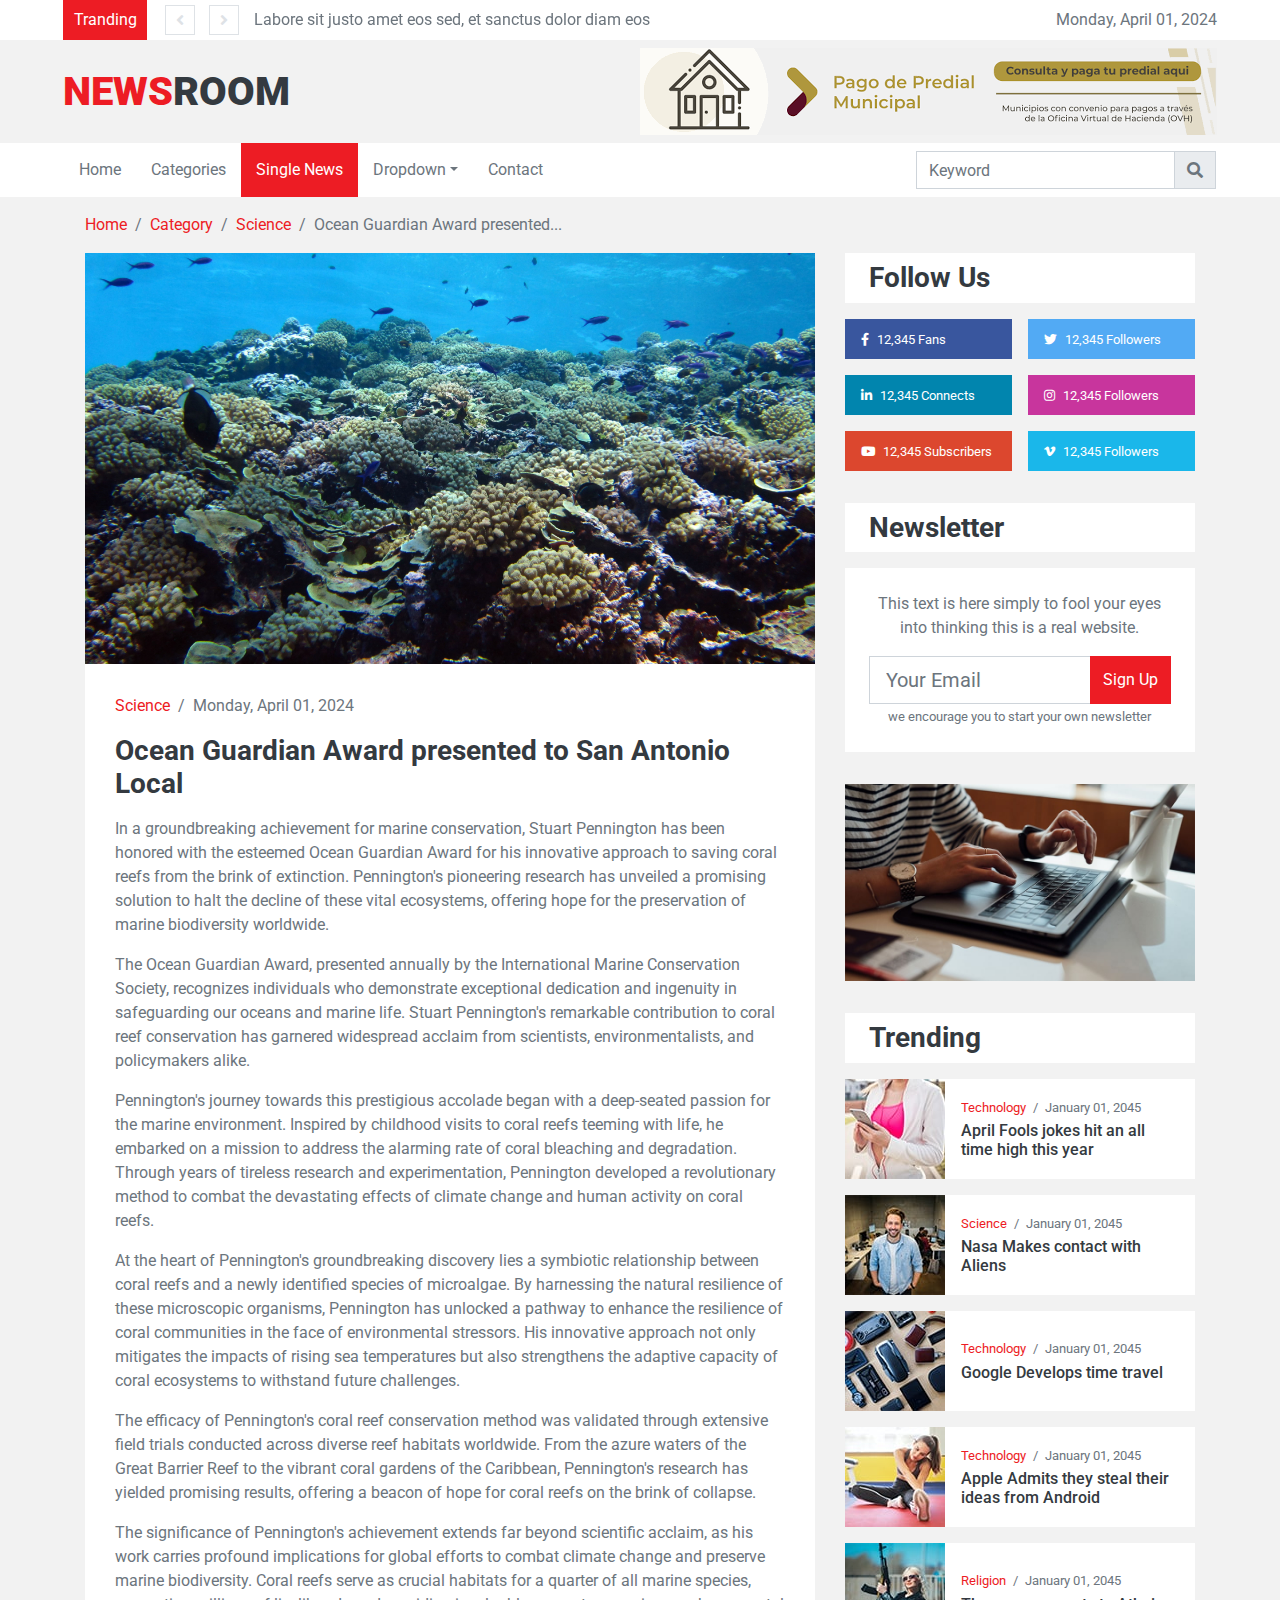
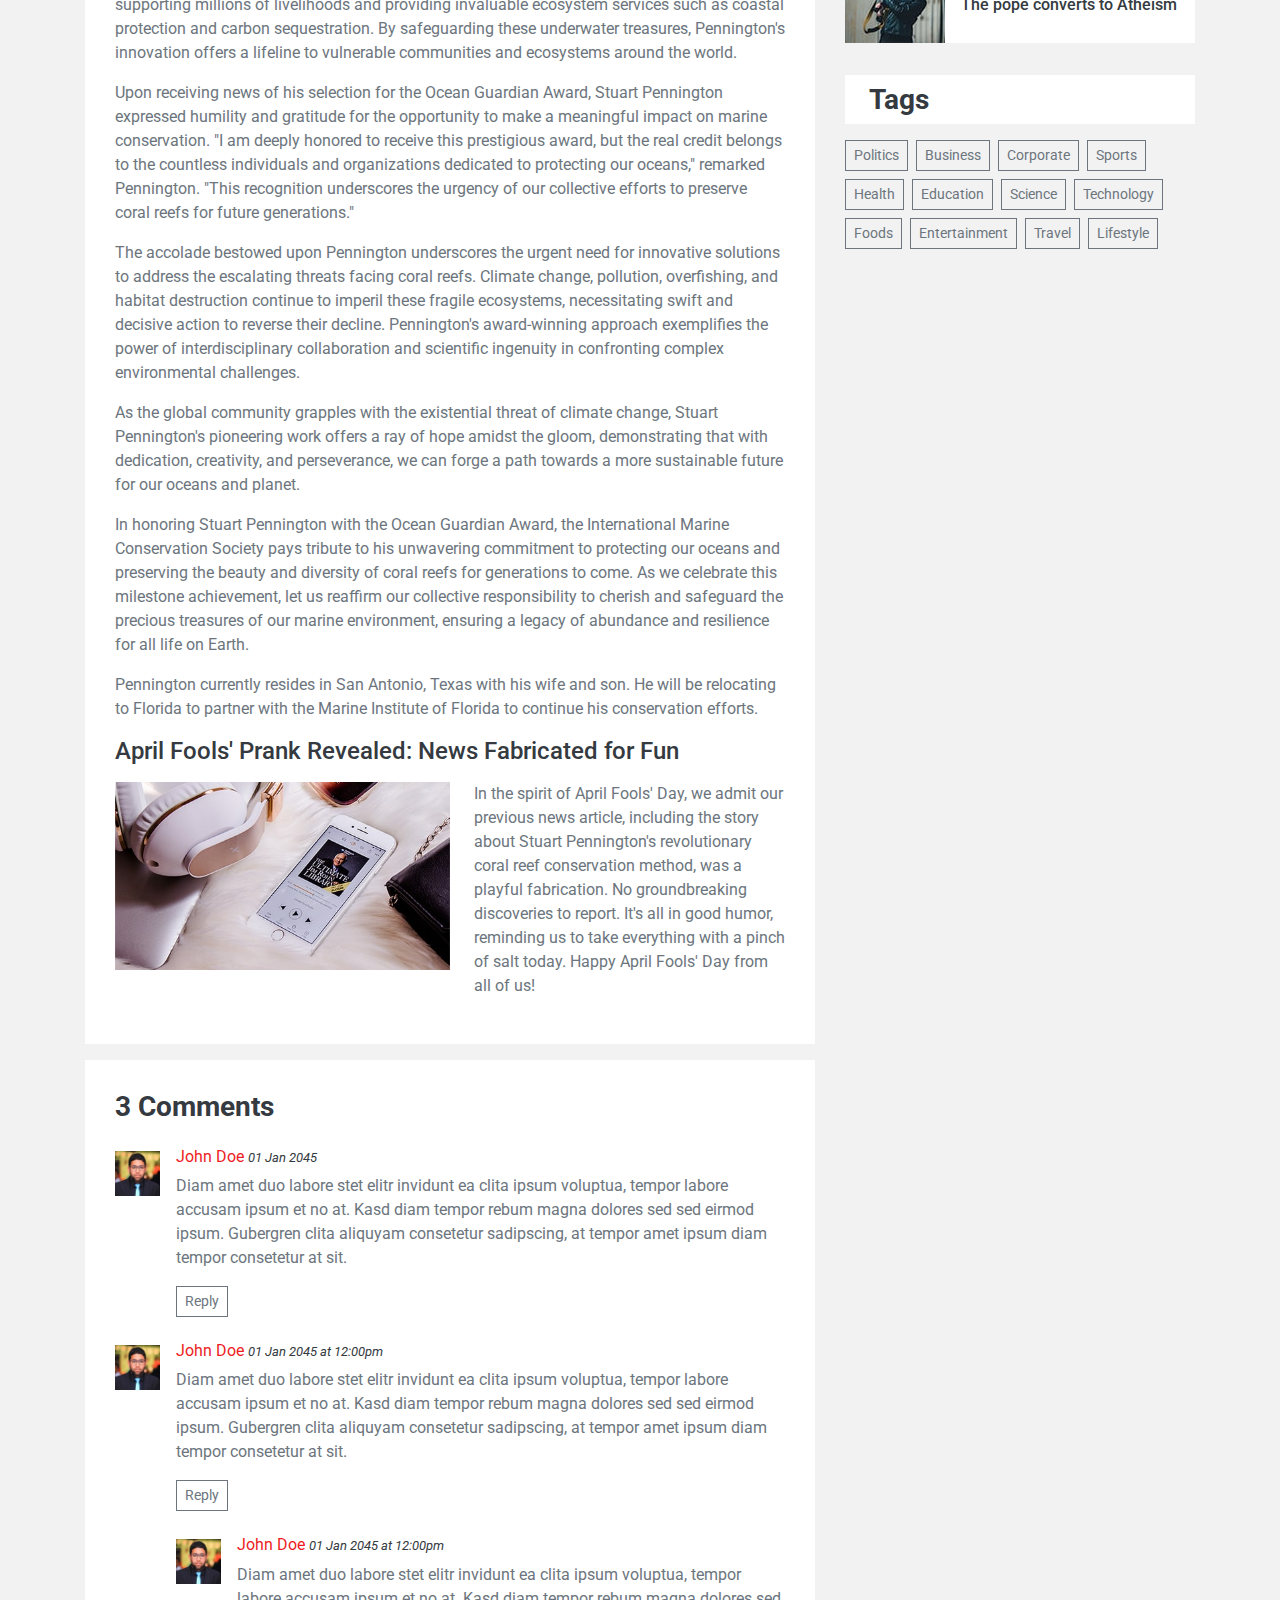
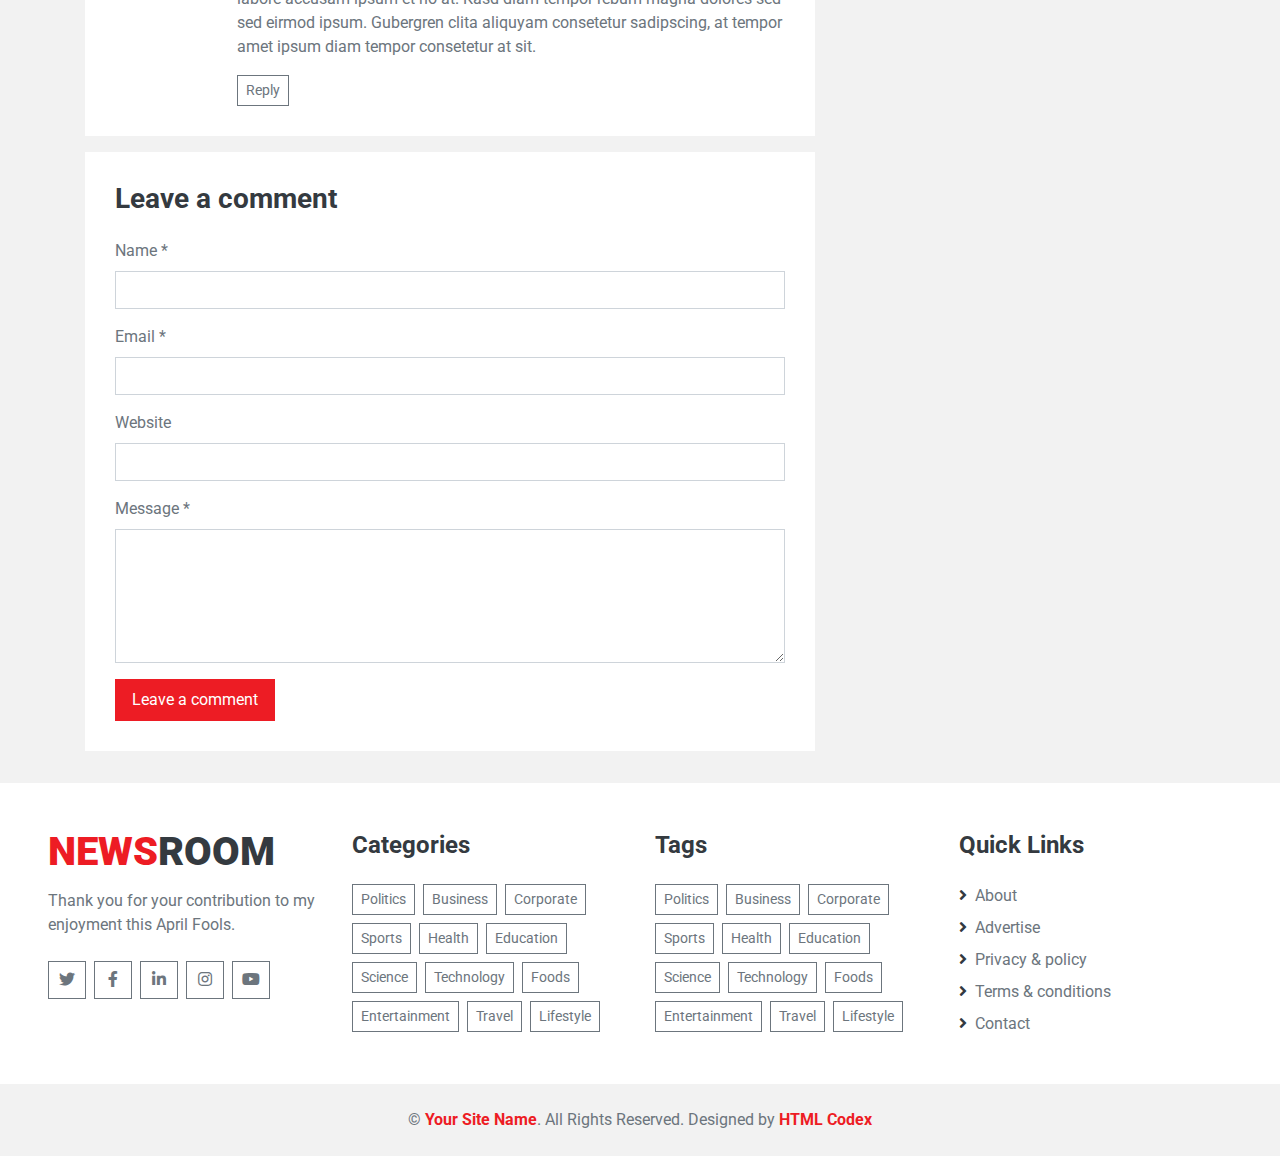
==== commit 791155fe: "Making the Single Page more believeable" ====
--- a/docs/single.html
+++ b/docs/single.html
@@ -73,7 +73,7 @@
                     <div class="nav-item dropdown">
                         <a href="#" class="nav-link dropdown-toggle" data-toggle="dropdown">Dropdown</a>
                         <div class="dropdown-menu rounded-0 m-0">
-                            <a href="#" class="dropdown-item">Menu item 1</a>
+                            <a href="#" class="dropdown-item">April Fools</a>
                             <a href="#" class="dropdown-item">Menu item 2</a>
                             <a href="#" class="dropdown-item">Menu item 3</a>
                         </div>
@@ -99,8 +99,8 @@
             <nav class="breadcrumb bg-transparent m-0 p-0">
                 <a class="breadcrumb-item" href="#">Home</a>
                 <a class="breadcrumb-item" href="#">Category</a>
-                <a class="breadcrumb-item" href="#">Technology</a>
-                <span class="breadcrumb-item active">News Title</span>
+                <a class="breadcrumb-item" href="#">Science</a>
+                <span class="breadcrumb-item active">Ocean Guardian Award presented...</span>
             </nav>
         </div>
     </div>
@@ -114,7 +114,7 @@
                 <div class="col-lg-8">
                     <!-- News Detail Start -->
                     <div class="position-relative mb-3">
-                        <img class="img-fluid w-100" src="img/news-700x435-2.jpg" style="object-fit: cover;">
+                        <img class="img-fluid w-100" src="img/coralReef.jpg" style="object-fit: cover;">
                         <div class="overlay position-relative bg-light">
                             <div class="mb-3">
                                 <a href="">Science</a>
@@ -134,22 +134,9 @@
                                 <p>As the global community grapples with the existential threat of climate change, Stuart Pennington's pioneering work offers a ray of hope amidst the gloom, demonstrating that with dedication, creativity, and perseverance, we can forge a path towards a more sustainable future for our oceans and planet.</p>
                                 <p>In honoring Stuart Pennington with the Ocean Guardian Award, the International Marine Conservation Society pays tribute to his unwavering commitment to protecting our oceans and preserving the beauty and diversity of coral reefs for generations to come. As we celebrate this milestone achievement, let us reaffirm our collective responsibility to cherish and safeguard the precious treasures of our marine environment, ensuring a legacy of abundance and resilience for all life on Earth.</p>
                                 <p>Pennington currently resides in San Antonio, Texas with his wife and son. He will be relocating to Florida to partner with the Marine Institute of Florida to continue his conservation efforts.</p>
-                                <h4 class="mb-3">Est dolor lorem et ea</h4>
+                                <h4 class="mb-3">April Fools' Prank Revealed: News Fabricated for Fun</h4>
                                 <img class="img-fluid w-50 float-left mr-4 mb-2" src="img/news-500x280-1.jpg">
                                 <p>In the spirit of April Fools' Day, we admit our previous news article, including the story about Stuart Pennington's revolutionary coral reef conservation method, was a playful fabrication. No groundbreaking discoveries to report. It's all in good humor, reminding us to take everything with a pinch of salt today. Happy April Fools' Day from all of us!</p>
-                                <h5 class="mb-3">April Fools' Prank Revealed: News Fabricated for Fun</h5>
-                                <img class="img-fluid w-50 float-right ml-4 mb-2" src="img/news-500x280-2.jpg">
-                                <p>Diam dolor est labore duo invidunt ipsum clita et, sed et lorem voluptua tempor
-                                    invidunt at est sanctus sanctus. Clita dolores sit kasd diam takimata justo diam
-                                    lorem sed. Magna amet sed rebum eos. Clita no magna no dolor erat diam tempor
-                                    rebum consetetur, sanctus labore sed nonumy diam lorem amet eirmod. No at tempor
-                                    sea diam kasd, takimata ea nonumy elitr sadipscing gubergren erat. Gubergren at
-                                    lorem invidunt sadipscing rebum sit amet ut ut, voluptua diam dolores at
-                                    sadipscing stet. Clita dolor amet dolor ipsum vero ea ea eos. Invidunt sed diam
-                                    dolores takimata dolor dolore dolore sit. Sit ipsum erat amet lorem et, magna
-                                    sea at sed et eos. Accusam eirmod kasd lorem clita sanctus ut consetetur et. Et
-                                    duo tempor sea kasd clita ipsum et. Takimata kasd diam justo est eos erat
-                                    aliquyam et ut.</p>
                             </div>
                         </div>
                     </div>
@@ -264,14 +251,14 @@
                             <h3 class="m-0">Newsletter</h3>
                         </div>
                         <div class="bg-light text-center p-4 mb-3">
-                            <p>Aliqu justo et labore at eirmod justo sea erat diam dolor diam vero kasd</p>
+                            <p>This text is here simply to fool your eyes into thinking this is a real website.</p>
                             <div class="input-group" style="width: 100%;">
                                 <input type="text" class="form-control form-control-lg" placeholder="Your Email">
                                 <div class="input-group-append">
                                     <button class="btn btn-primary">Sign Up</button>
                                 </div>
                             </div>
-                            <small>Sit eirmod nonumy kasd eirmod</small>
+                            <small>we encourage you to start your own newsletter</small>
                         </div>
                     </div>
                     <!-- Newsletter End -->
@@ -285,7 +272,7 @@
                     <!-- Popular News Start -->
                     <div class="pb-3">
                         <div class="bg-light py-2 px-4 mb-3">
-                            <h3 class="m-0">Tranding</h3>
+                            <h3 class="m-0">Trending</h3>
                         </div>
                         <div class="d-flex mb-3">
                             <img src="img/news-100x100-1.jpg" style="width: 100px; height: 100px; object-fit: cover;">
@@ -295,18 +282,18 @@
                                     <span class="px-1">/</span>
                                     <span>January 01, 2045</span>
                                 </div>
-                                <a class="h6 m-0" href="">Lorem ipsum dolor sit amet consec adipis elit</a>
+                                <a class="h6 m-0" href="">April Fools jokes hit an all time high this year</a>
                             </div>
                         </div>
                         <div class="d-flex mb-3">
                             <img src="img/news-100x100-2.jpg" style="width: 100px; height: 100px; object-fit: cover;">
                             <div class="w-100 d-flex flex-column justify-content-center bg-light px-3" style="height: 100px;">
                                 <div class="mb-1" style="font-size: 13px;">
-                                    <a href="">Technology</a>
+                                    <a href="">Science</a>
                                     <span class="px-1">/</span>
                                     <span>January 01, 2045</span>
                                 </div>
-                                <a class="h6 m-0" href="">Lorem ipsum dolor sit amet consec adipis elit</a>
+                                <a class="h6 m-0" href="">Nasa Makes contact with Aliens</a>
                             </div>
                         </div>
                         <div class="d-flex mb-3">
@@ -317,7 +304,7 @@
                                     <span class="px-1">/</span>
                                     <span>January 01, 2045</span>
                                 </div>
-                                <a class="h6 m-0" href="">Lorem ipsum dolor sit amet consec adipis elit</a>
+                                <a class="h6 m-0" href="">Google Develops time travel</a>
                             </div>
                         </div>
                         <div class="d-flex mb-3">
@@ -328,18 +315,18 @@
                                     <span class="px-1">/</span>
                                     <span>January 01, 2045</span>
                                 </div>
-                                <a class="h6 m-0" href="">Lorem ipsum dolor sit amet consec adipis elit</a>
+                                <a class="h6 m-0" href="">Apple Admits they steal their ideas from Android</a>
                             </div>
                         </div>
                         <div class="d-flex mb-3">
                             <img src="img/news-100x100-5.jpg" style="width: 100px; height: 100px; object-fit: cover;">
                             <div class="w-100 d-flex flex-column justify-content-center bg-light px-3" style="height: 100px;">
                                 <div class="mb-1" style="font-size: 13px;">
-                                    <a href="">Technology</a>
+                                    <a href="">Religion</a>
                                     <span class="px-1">/</span>
                                     <span>January 01, 2045</span>
                                 </div>
-                                <a class="h6 m-0" href="">Lorem ipsum dolor sit amet consec adipis elit</a>
+                                <a class="h6 m-0" href="">The pope converts to Atheism</a>
                             </div>
                         </div>
                     </div>
@@ -381,7 +368,7 @@
                 <a href="index.html" class="navbar-brand">
                     <h1 class="mb-2 mt-n2 display-5 text-uppercase"><span class="text-primary">News</span>Room</h1>
                 </a>
-                <p>Volup amet magna clita tempor. Tempor sea eos vero ipsum. Lorem lorem sit sed elitr sed kasd et</p>
+                <p>Thank you for your contribution to my enjoyment this April Fools.</p>
                 <div class="d-flex justify-content-start mt-4">
                     <a class="btn btn-outline-secondary text-center mr-2 px-0" style="width: 38px; height: 38px;" href="#"><i class="fab fa-twitter"></i></a>
                     <a class="btn btn-outline-secondary text-center mr-2 px-0" style="width: 38px; height: 38px;" href="#"><i class="fab fa-facebook-f"></i></a>
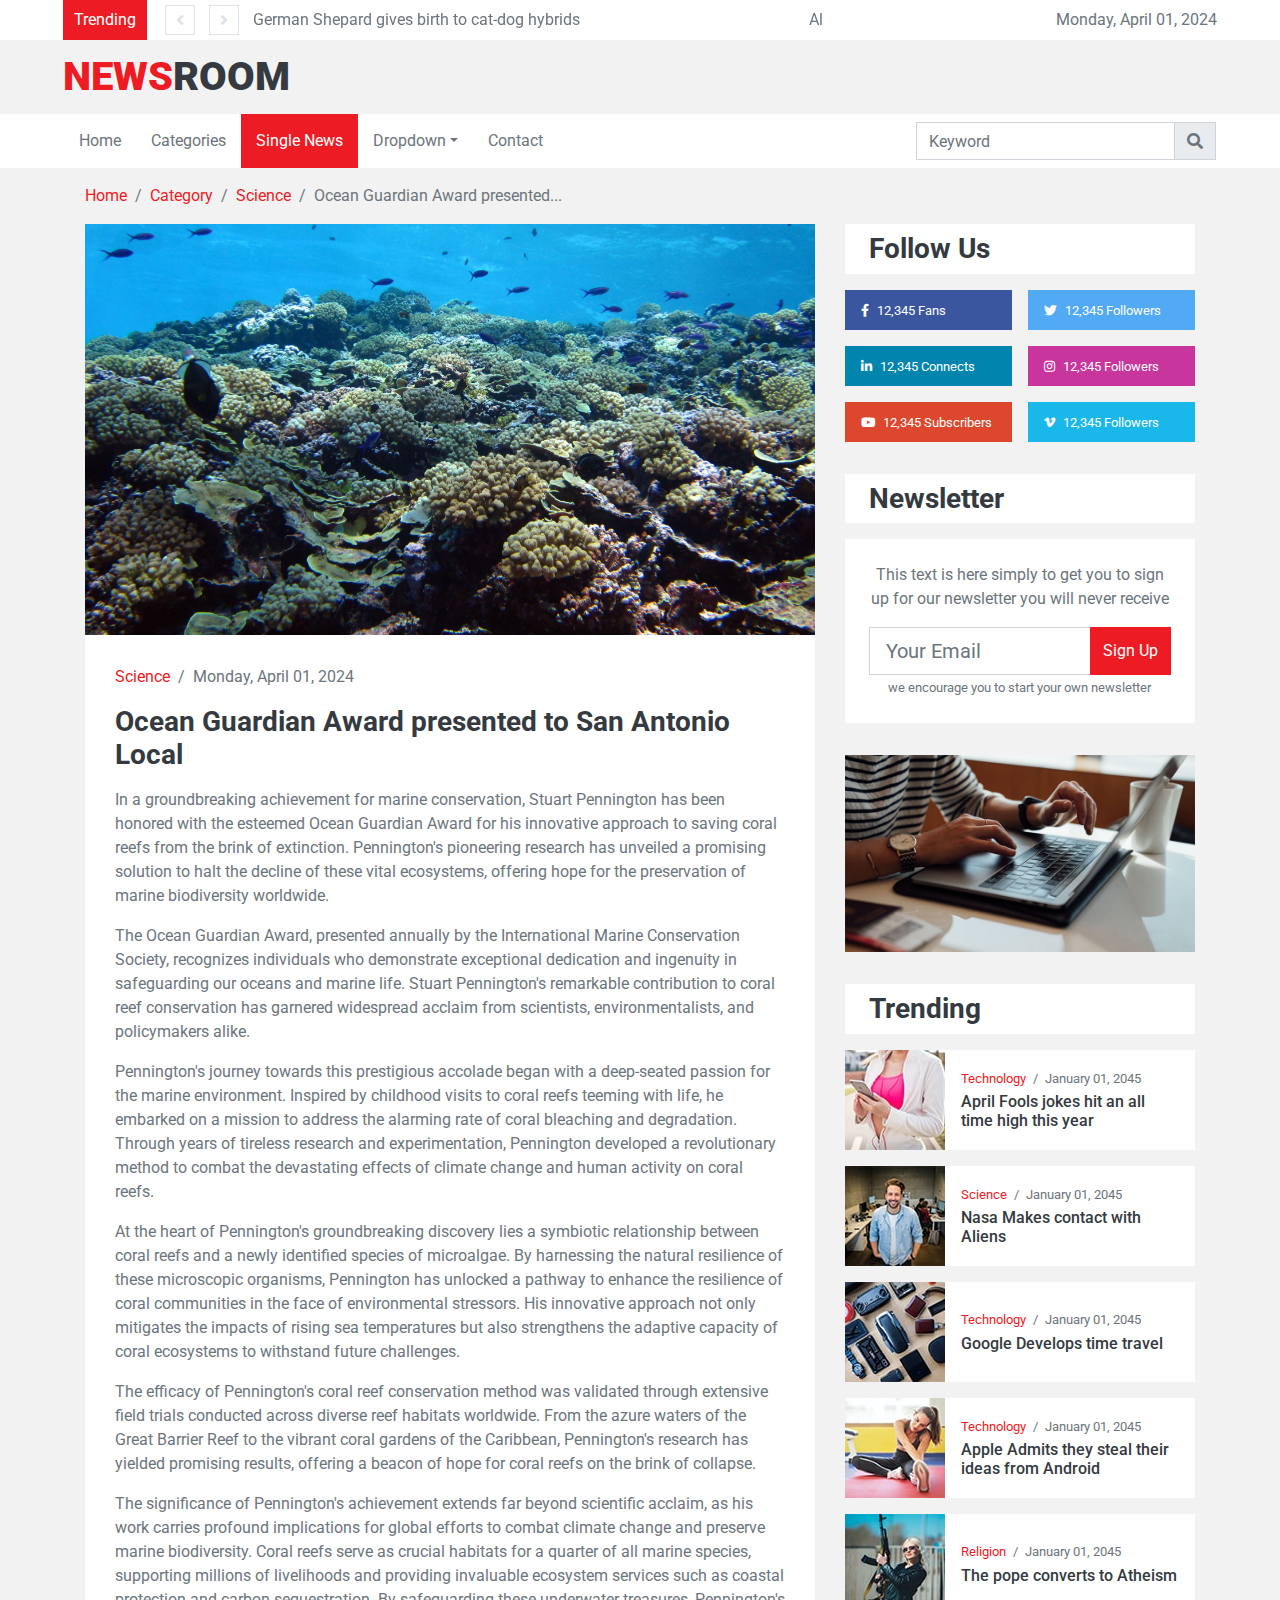
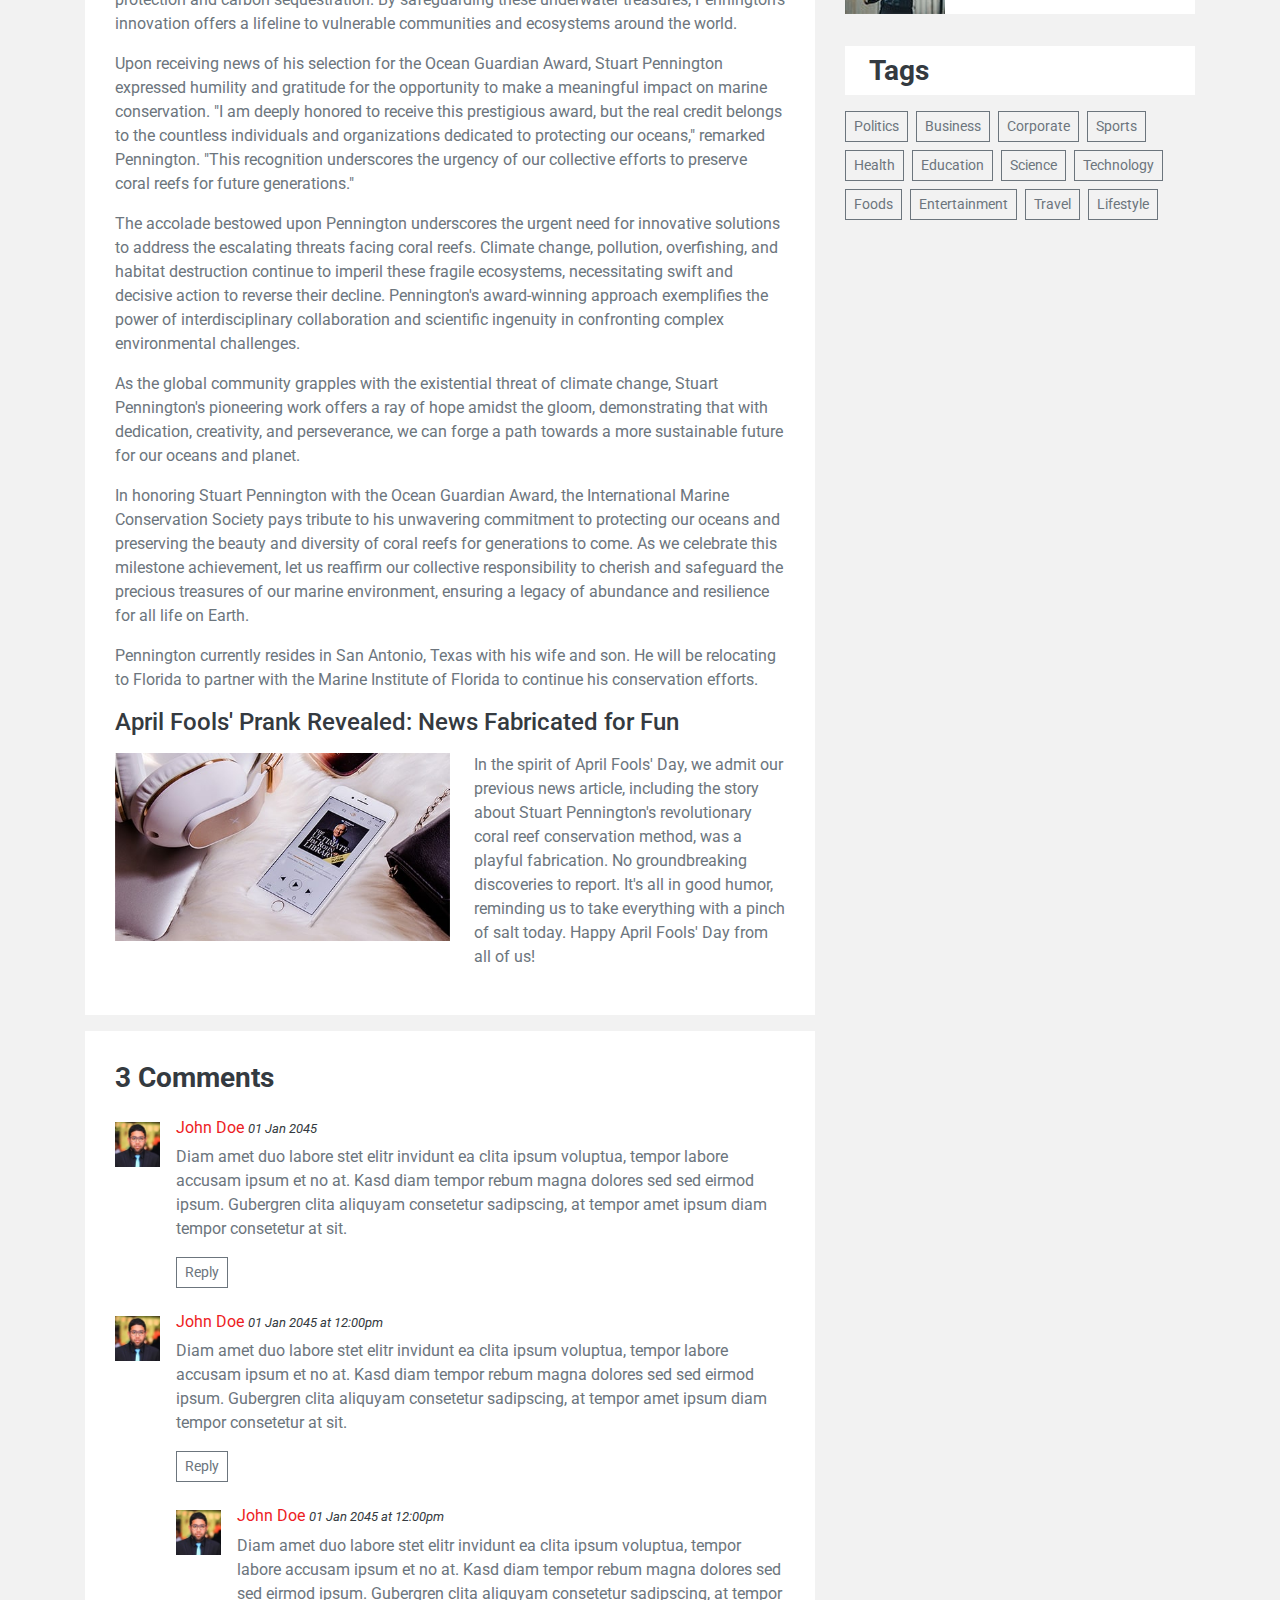
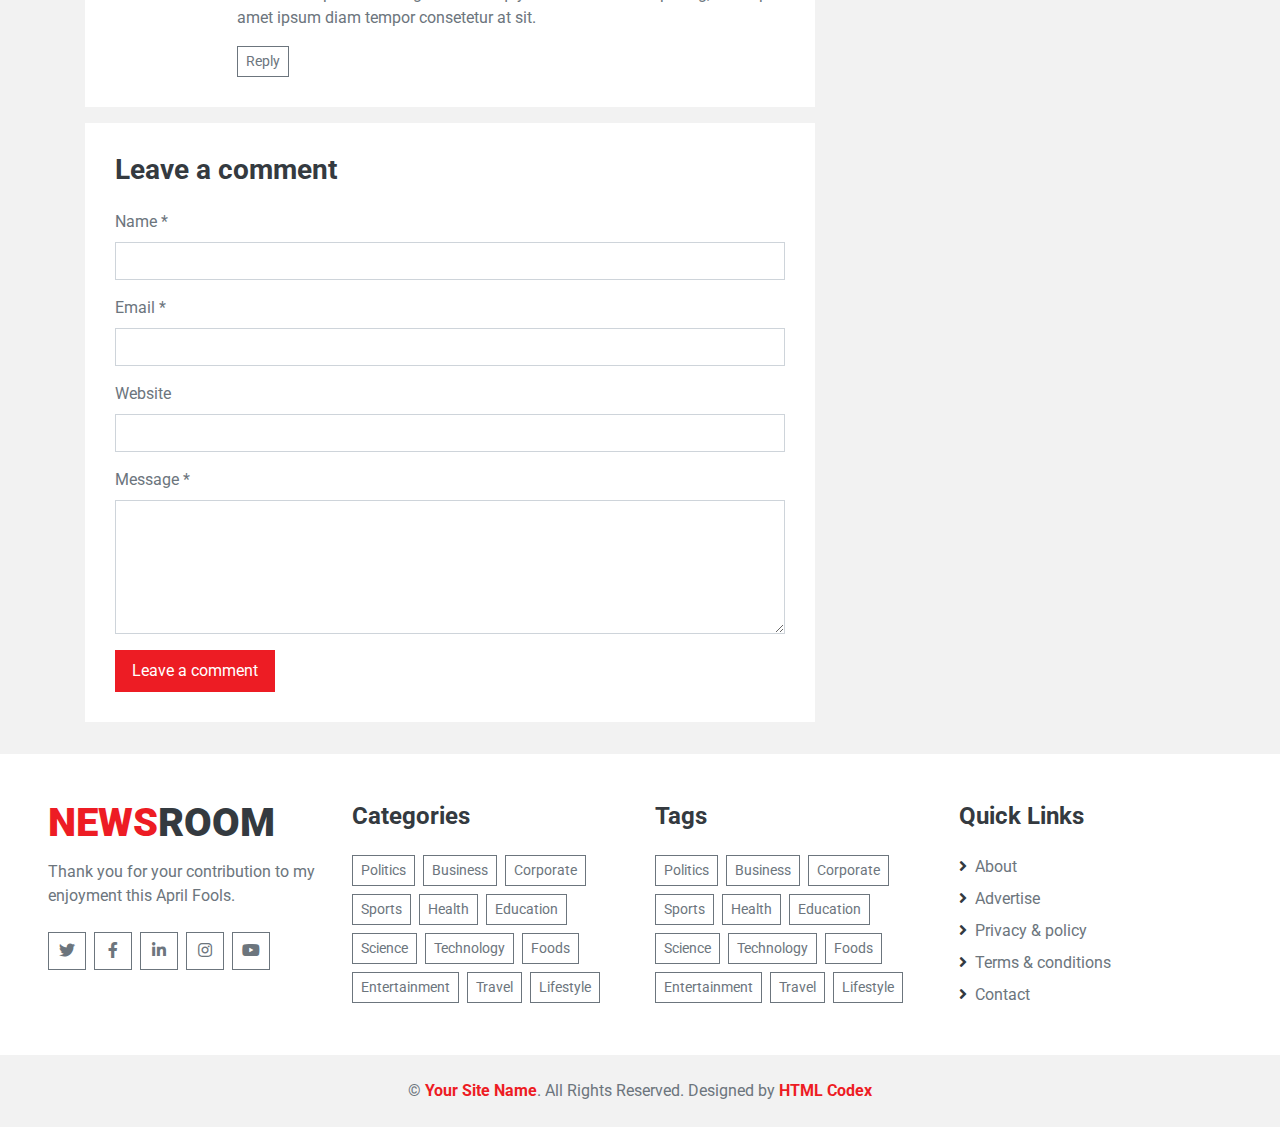
==== commit 2bf545d4: "updating specifics in single page" ====
--- a/docs/single.html
+++ b/docs/single.html
@@ -31,10 +31,10 @@
         <div class="row align-items-center bg-light px-lg-5">
             <div class="col-12 col-md-8">
                 <div class="d-flex justify-content-between">
-                    <div class="bg-primary text-white text-center py-2" style="width: 100px;">Tranding</div>
+                    <div class="bg-primary text-white text-center py-2" style="width: 100px;">Trending</div>
                     <div class="owl-carousel owl-carousel-1 tranding-carousel position-relative d-inline-flex align-items-center ml-3" style="width: calc(100% - 100px); padding-left: 90px;">
-                        <div class="text-truncate"><a class="text-secondary" href="">Labore sit justo amet eos sed, et sanctus dolor diam eos</a></div>
-                        <div class="text-truncate"><a class="text-secondary" href="">Gubergren elitr amet eirmod et lorem diam elitr, ut est erat Gubergren elitr amet eirmod et lorem diam elitr, ut est erat</a></div>
+                        <div class="text-truncate"><a class="text-secondary" href="">German Shepard gives birth to cat-dog hybrids</a></div>
+                        <div class="text-truncate"><a class="text-secondary" href="">Aliens break the silence, what they said</a></div>
                     </div>
                 </div>
             </div>
@@ -49,7 +49,7 @@
                 </a>
             </div>
             <div class="col-lg-8 text-center text-lg-right">
-                <img class="img-fluid" src="img/ads-700x70.jpg" alt="">
+                <img class="img-fluid" src="img/ads-spanish.jpg" alt="">
             </div>
         </div>
     </div>
@@ -123,20 +123,95 @@
                             </div>
                             <div>
                                 <h3 class="mb-3">Ocean Guardian Award presented to San Antonio Local</h3>
-                                <p>In a groundbreaking achievement for marine conservation, Stuart Pennington has been honored with the esteemed Ocean Guardian Award for his innovative approach to saving coral reefs from the brink of extinction. Pennington's pioneering research has unveiled a promising solution to halt the decline of these vital ecosystems, offering hope for the preservation of marine biodiversity worldwide.</p>
-                                <p>The Ocean Guardian Award, presented annually by the International Marine Conservation Society, recognizes individuals who demonstrate exceptional dedication and ingenuity in safeguarding our oceans and marine life. Stuart Pennington's remarkable contribution to coral reef conservation has garnered widespread acclaim from scientists, environmentalists, and policymakers alike.</p>
-                                <p>Pennington's journey towards this prestigious accolade began with a deep-seated passion for the marine environment. Inspired by childhood visits to coral reefs teeming with life, he embarked on a mission to address the alarming rate of coral bleaching and degradation. Through years of tireless research and experimentation, Pennington developed a revolutionary method to combat the devastating effects of climate change and human activity on coral reefs.</p>
-                                <p>At the heart of Pennington's groundbreaking discovery lies a symbiotic relationship between coral reefs and a newly identified species of microalgae. By harnessing the natural resilience of these microscopic organisms, Pennington has unlocked a pathway to enhance the resilience of coral communities in the face of environmental stressors. His innovative approach not only mitigates the impacts of rising sea temperatures but also strengthens the adaptive capacity of coral ecosystems to withstand future challenges.</p>
-                                <p>The efficacy of Pennington's coral reef conservation method was validated through extensive field trials conducted across diverse reef habitats worldwide. From the azure waters of the Great Barrier Reef to the vibrant coral gardens of the Caribbean, Pennington's research has yielded promising results, offering a beacon of hope for coral reefs on the brink of collapse.</p>
-                                <p>The significance of Pennington's achievement extends far beyond scientific acclaim, as his work carries profound implications for global efforts to combat climate change and preserve marine biodiversity. Coral reefs serve as crucial habitats for a quarter of all marine species, supporting millions of livelihoods and providing invaluable ecosystem services such as coastal protection and carbon sequestration. By safeguarding these underwater treasures, Pennington's innovation offers a lifeline to vulnerable communities and ecosystems around the world.</p>
-                                <p>Upon receiving news of his selection for the Ocean Guardian Award, Stuart Pennington expressed humility and gratitude for the opportunity to make a meaningful impact on marine conservation. "I am deeply honored to receive this prestigious award, but the real credit belongs to the countless individuals and organizations dedicated to protecting our oceans," remarked Pennington. "This recognition underscores the urgency of our collective efforts to preserve coral reefs for future generations."</p>
-                                <p>The accolade bestowed upon Pennington underscores the urgent need for innovative solutions to address the escalating threats facing coral reefs. Climate change, pollution, overfishing, and habitat destruction continue to imperil these fragile ecosystems, necessitating swift and decisive action to reverse their decline. Pennington's award-winning approach exemplifies the power of interdisciplinary collaboration and scientific ingenuity in confronting complex environmental challenges.</p>
-                                <p>As the global community grapples with the existential threat of climate change, Stuart Pennington's pioneering work offers a ray of hope amidst the gloom, demonstrating that with dedication, creativity, and perseverance, we can forge a path towards a more sustainable future for our oceans and planet.</p>
-                                <p>In honoring Stuart Pennington with the Ocean Guardian Award, the International Marine Conservation Society pays tribute to his unwavering commitment to protecting our oceans and preserving the beauty and diversity of coral reefs for generations to come. As we celebrate this milestone achievement, let us reaffirm our collective responsibility to cherish and safeguard the precious treasures of our marine environment, ensuring a legacy of abundance and resilience for all life on Earth.</p>
-                                <p>Pennington currently resides in San Antonio, Texas with his wife and son. He will be relocating to Florida to partner with the Marine Institute of Florida to continue his conservation efforts.</p>
+                                <p>
+                                    In a groundbreaking achievement for marine conservation, Stuart Pennington 
+                                    has been honored with the esteemed Ocean Guardian Award for his innovative 
+                                    approach to saving coral reefs from the brink of extinction. Pennington's 
+                                    pioneering research has unveiled a promising solution to halt the decline 
+                                    of these vital ecosystems, offering hope for the preservation of marine 
+                                    biodiversity worldwide.
+                                </p>
+                                <p>
+                                    The Ocean Guardian Award, presented annually by the International Marine 
+                                    Conservation Society, recognizes individuals who demonstrate exceptional 
+                                    dedication and ingenuity in safeguarding our oceans and marine life. Stuart 
+                                    Pennington's remarkable contribution to coral reef conservation has garnered 
+                                    widespread acclaim from scientists, environmentalists, and policymakers alike.
+                                </p>
+                                <p>
+                                    Pennington's journey towards this prestigious accolade began with a deep-seated 
+                                    passion for the marine environment. Inspired by childhood visits to coral reefs 
+                                    teeming with life, he embarked on a mission to address the alarming rate of coral 
+                                    bleaching and degradation. Through years of tireless research and experimentation, 
+                                    Pennington developed a revolutionary method to combat the devastating effects of 
+                                    climate change and human activity on coral reefs.
+                                </p>
+                                <p>
+                                    At the heart of Pennington's groundbreaking discovery lies a symbiotic relationship 
+                                    between coral reefs and a newly identified species of microalgae. By harnessing 
+                                    the natural resilience of these microscopic organisms, Pennington has unlocked a 
+                                    pathway to enhance the resilience of coral communities in the face of environmental 
+                                    stressors. His innovative approach not only mitigates the impacts of rising sea 
+                                    temperatures but also strengthens the adaptive capacity of coral ecosystems to 
+                                    withstand future challenges.
+                                </p>
+                                <p>
+                                    The efficacy of Pennington's coral reef conservation method was validated through 
+                                    extensive field trials conducted across diverse reef habitats worldwide. From the 
+                                    azure waters of the Great Barrier Reef to the vibrant coral gardens of the Caribbean, 
+                                    Pennington's research has yielded promising results, offering a beacon of hope for 
+                                    coral reefs on the brink of collapse.
+                                </p>
+                                <p>
+                                    The significance of Pennington's achievement extends far beyond scientific acclaim, as 
+                                    his work carries profound implications for global efforts to combat climate change 
+                                    and preserve marine biodiversity. Coral reefs serve as crucial habitats for a quarter 
+                                    of all marine species, supporting millions of livelihoods and providing invaluable 
+                                    ecosystem services such as coastal protection and carbon sequestration. By 
+                                    safeguarding these underwater treasures, Pennington's innovation offers a lifeline to 
+                                    vulnerable communities and ecosystems around the world.
+                                </p>
+                                <p>
+                                    Upon receiving news of his selection for the Ocean Guardian Award, Stuart Pennington 
+                                    expressed humility and gratitude for the opportunity to make a meaningful impact on 
+                                    marine conservation. "I am deeply honored to receive this prestigious award, but the 
+                                    real credit belongs to the countless individuals and organizations dedicated to 
+                                    protecting our oceans," remarked Pennington. "This recognition underscores the urgency 
+                                    of our collective efforts to preserve coral reefs for future generations."
+                                </p>
+                                <p>
+                                    The accolade bestowed upon Pennington underscores the urgent need for innovative solutions 
+                                    to address the escalating threats facing coral reefs. Climate change, pollution, overfishing, 
+                                    and habitat destruction continue to imperil these fragile ecosystems, necessitating 
+                                    swift and decisive action to reverse their decline. Pennington's award-winning approach 
+                                    exemplifies the power of interdisciplinary collaboration and scientific ingenuity in 
+                                    confronting complex environmental challenges.
+                                </p>
+                                <p>
+                                    As the global community grapples with the existential threat of climate change, Stuart 
+                                    Pennington's pioneering work offers a ray of hope amidst the gloom, demonstrating 
+                                    that with dedication, creativity, and perseverance, we can forge a path towards a more 
+                                    sustainable future for our oceans and planet.
+                                </p>
+                                <p>
+                                    In honoring Stuart Pennington with the Ocean Guardian Award, the International Marine 
+                                    Conservation Society pays tribute to his unwavering commitment to protecting our oceans 
+                                    and preserving the beauty and diversity of coral reefs for generations to come. 
+                                    As we celebrate this milestone achievement, let us reaffirm our collective responsibility 
+                                    to cherish and safeguard the precious treasures of our marine environment, ensuring a 
+                                    legacy of abundance and resilience for all life on Earth.
+                                </p>
+                                <p>Pennington currently resides in San Antonio, Texas with his wife and son. He will be 
+                                    relocating to Florida to partner with the Marine Institute of Florida to continue his 
+                                    conservation efforts.
+                                </p>
                                 <h4 class="mb-3">April Fools' Prank Revealed: News Fabricated for Fun</h4>
                                 <img class="img-fluid w-50 float-left mr-4 mb-2" src="img/news-500x280-1.jpg">
-                                <p>In the spirit of April Fools' Day, we admit our previous news article, including the story about Stuart Pennington's revolutionary coral reef conservation method, was a playful fabrication. No groundbreaking discoveries to report. It's all in good humor, reminding us to take everything with a pinch of salt today. Happy April Fools' Day from all of us!</p>
+                                <p>In the spirit of April Fools' Day, we admit our previous news article, 
+                                    including the story about Stuart Pennington's revolutionary coral 
+                                    reef conservation method, was a playful fabrication. No groundbreaking 
+                                    discoveries to report. It's all in good humor, reminding us to take 
+                                    everything with a pinch of salt today. Happy April Fools' Day from all of us!</p>
                             </div>
                         </div>
                     </div>
@@ -251,7 +326,7 @@
                             <h3 class="m-0">Newsletter</h3>
                         </div>
                         <div class="bg-light text-center p-4 mb-3">
-                            <p>This text is here simply to fool your eyes into thinking this is a real website.</p>
+                            <p>This text is here simply to get you to sign up for our newsletter you will never receive</p>
                             <div class="input-group" style="width: 100%;">
                                 <input type="text" class="form-control form-control-lg" placeholder="Your Email">
                                 <div class="input-group-append">
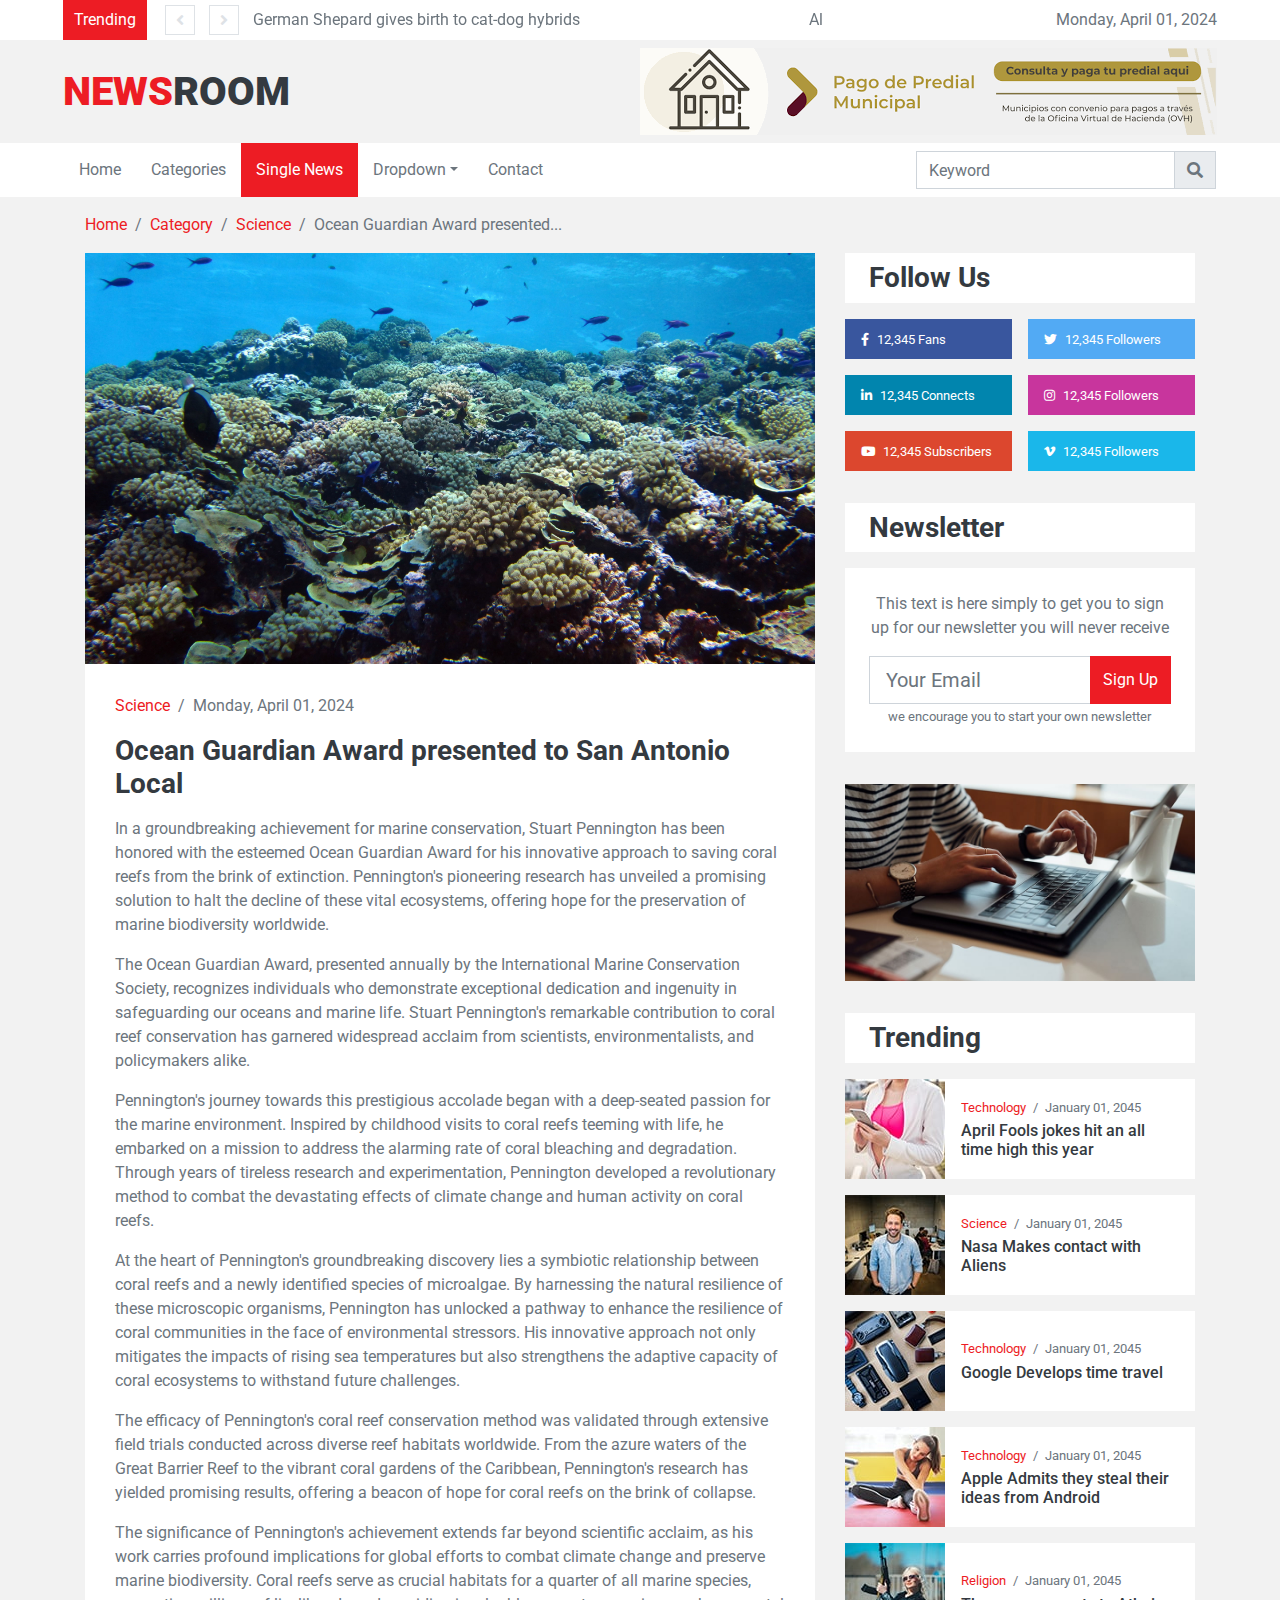
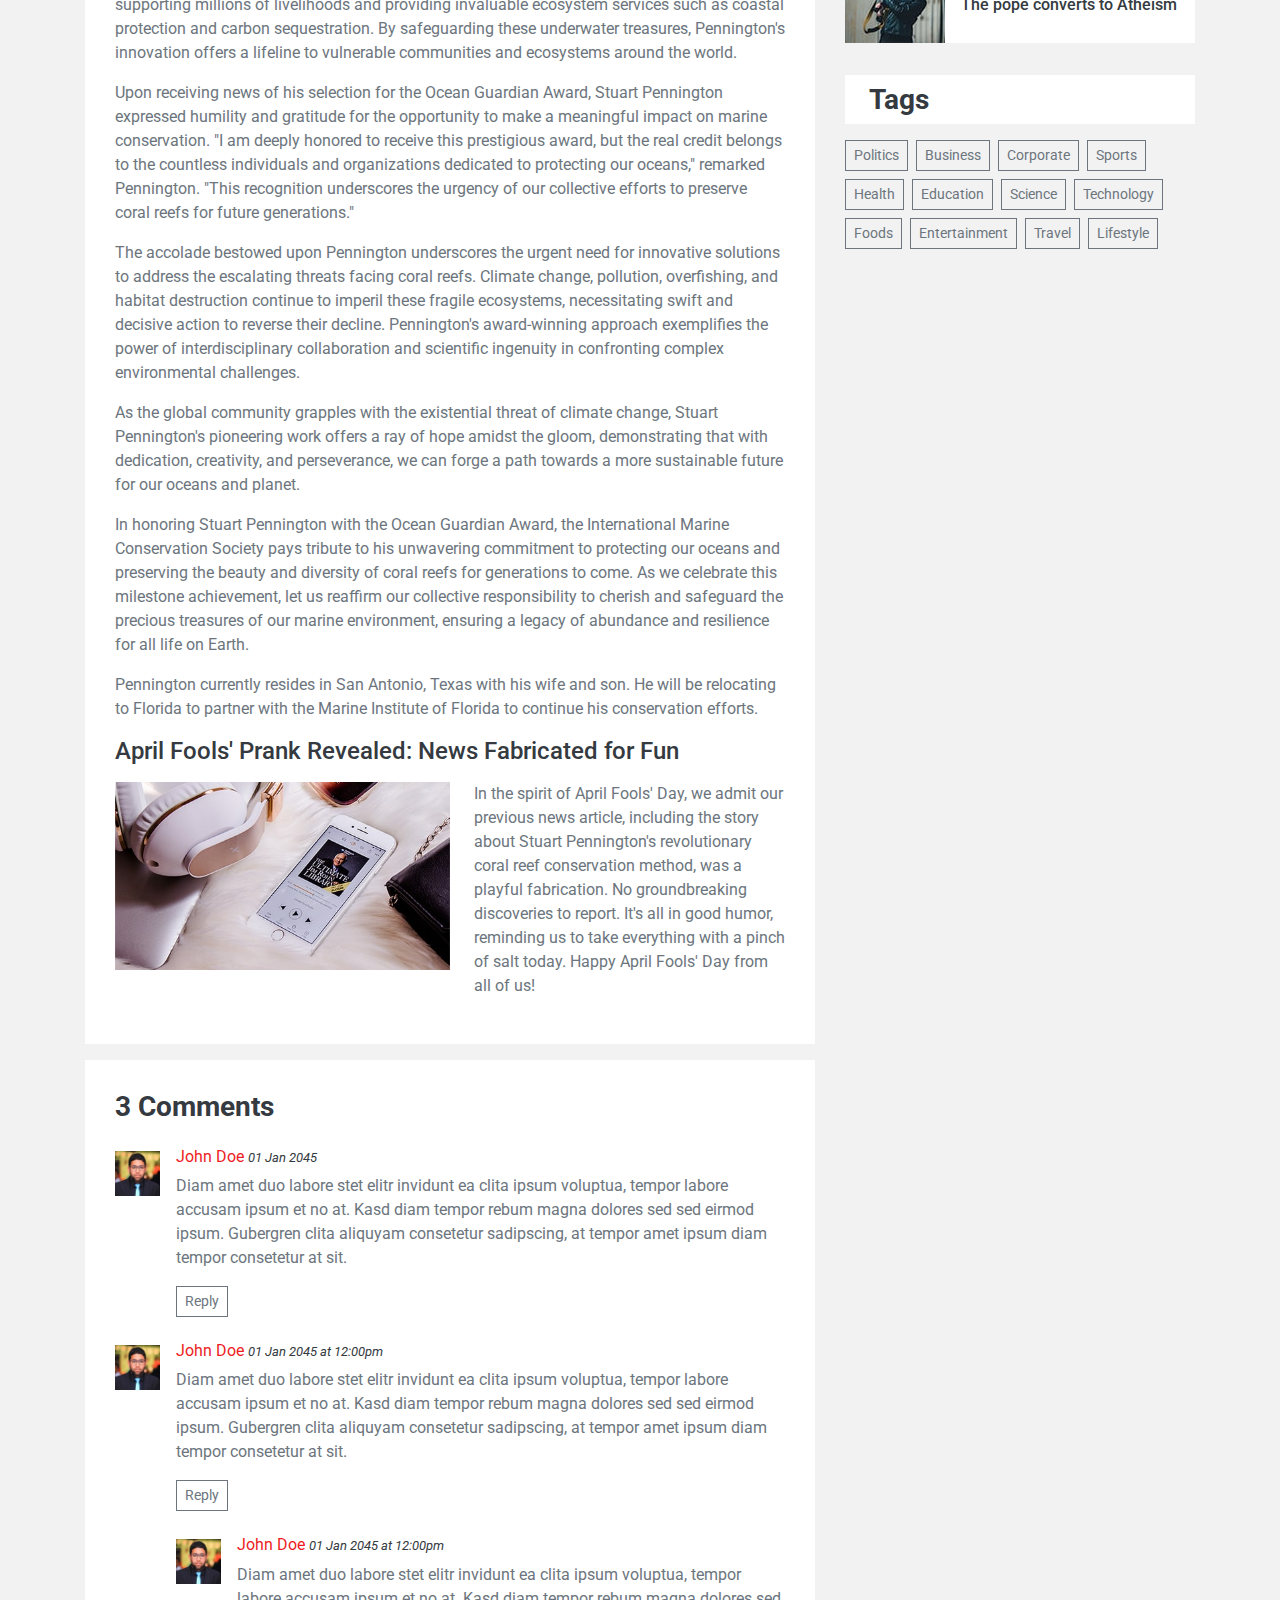
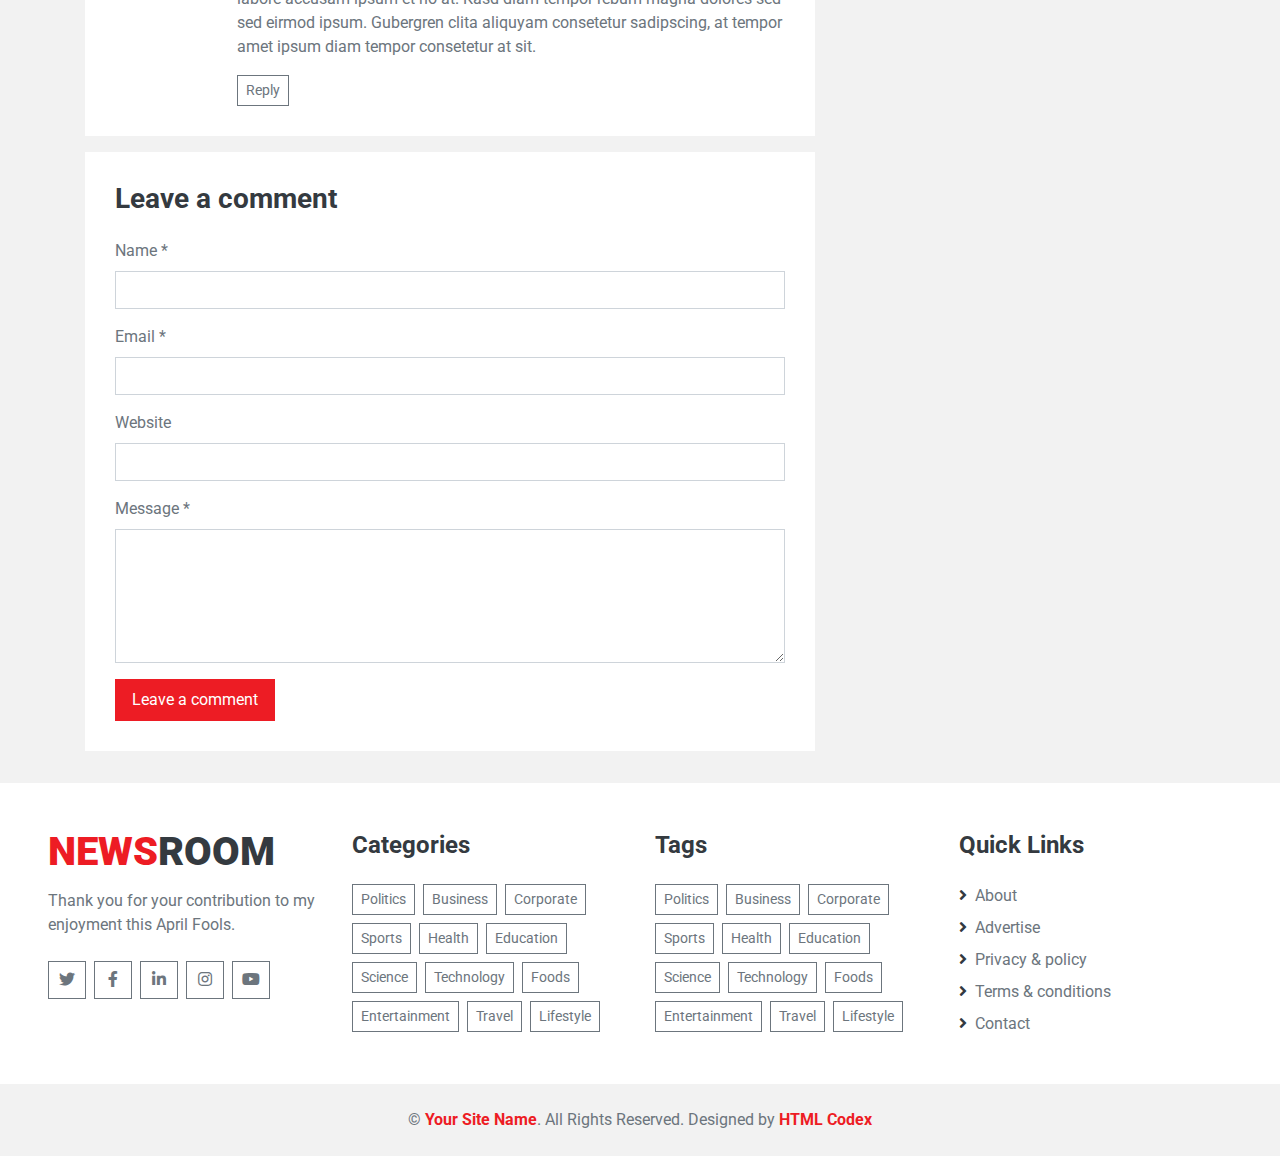
==== commit 8b071889: "Simple changes to texts adding fake ads" ====
--- a/docs/single.html
+++ b/docs/single.html
@@ -33,8 +33,8 @@
                 <div class="d-flex justify-content-between">
                     <div class="bg-primary text-white text-center py-2" style="width: 100px;">Trending</div>
                     <div class="owl-carousel owl-carousel-1 tranding-carousel position-relative d-inline-flex align-items-center ml-3" style="width: calc(100% - 100px); padding-left: 90px;">
-                        <div class="text-truncate"><a class="text-secondary" href="">German Shepard gives birth to cat-dog hybrids</a></div>
-                        <div class="text-truncate"><a class="text-secondary" href="">Aliens break the silence, what they said</a></div>
+                        <div class="text-truncate"><a class="text-secondary" href="">   German Shepard gives birth to cat-dog hybrids</a></div>
+                        <div class="text-truncate"><a class="text-secondary" href="">   Aliens break the silence, what they said</a></div>
                     </div>
                 </div>
             </div>
